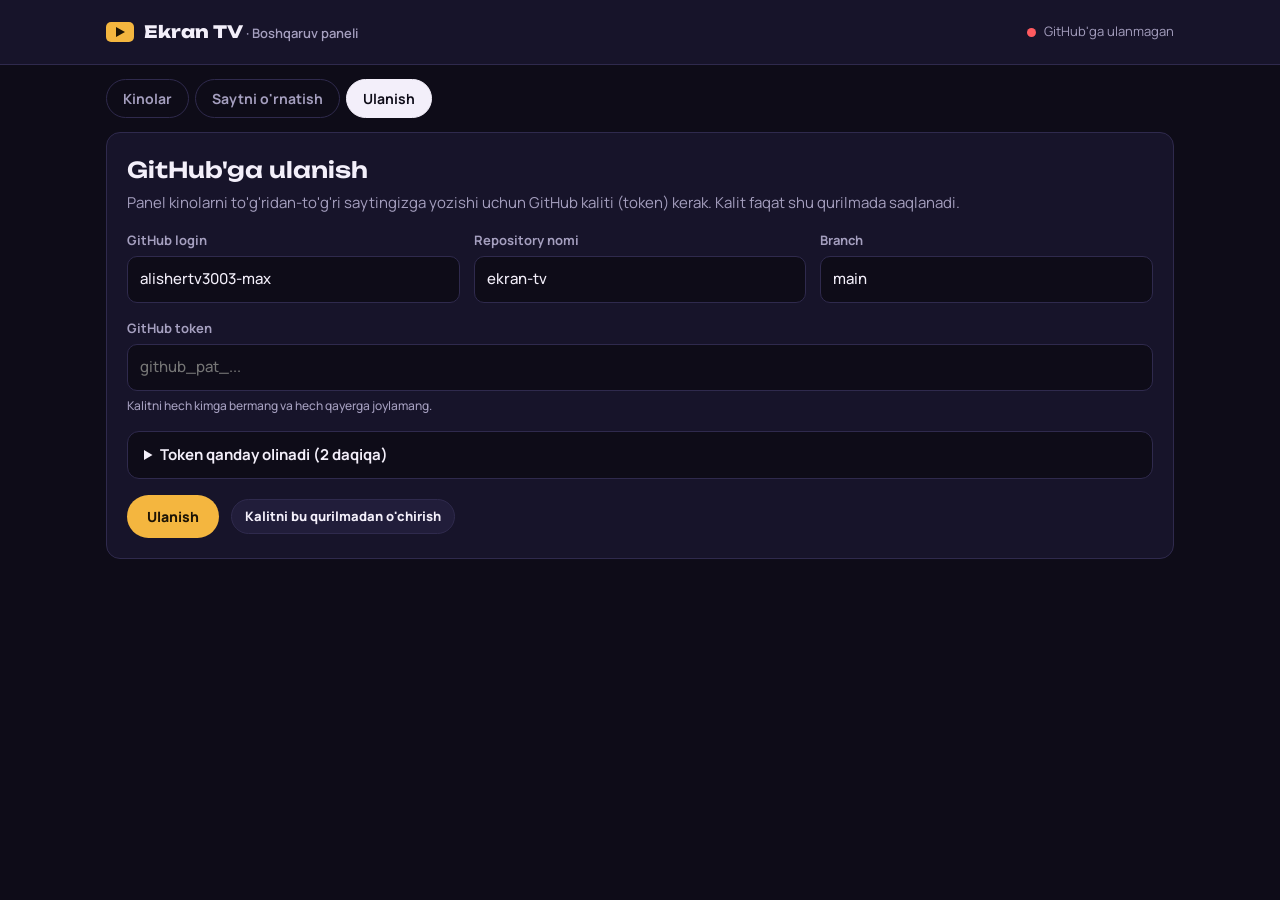
==== admin.html @ 21a5713a "Sayt fayli: admin.html" ====
<!doctype html>
<html lang="uz">
<head>
<meta charset="utf-8">
<meta name="viewport" content="width=device-width,initial-scale=1,viewport-fit=cover">
<meta name="robots" content="noindex,nofollow">
<title>Ekran TV — Boshqaruv paneli</title>
<link rel="stylesheet" href="https://fonts.googleapis.com/css2?family=Unbounded:wght@600;800&family=Manrope:wght@400;500;600;700&family=JetBrains+Mono:wght@500&display=swap">
<style>
:root{
  --bg:#0e0c18;--surface:#17142a;--surface-2:#211d3a;--line:#2f2a4d;--fg:#f3effa;--muted:#a59fbf;
  --accent:#f4b63f;--accent-ink:#1d1405;--ok:#4fbf7a;--bad:#ff5a5f;
  --f-display:"Unbounded","Arial Black",system-ui,sans-serif;
  --f-body:"Manrope",system-ui,-apple-system,"Segoe UI",sans-serif;
  --f-mono:"JetBrains Mono",ui-monospace,Menlo,monospace;
  color-scheme:dark;
}
*{box-sizing:border-box}
html,body{background:var(--bg);color:var(--fg)}
body{margin:0;font-family:var(--f-body);font-size:15px;line-height:1.5}
[hidden]{display:none!important}
button,input,select,textarea{font:inherit;color:inherit}
button{cursor:pointer}
:focus-visible{outline:2px solid var(--accent);outline-offset:2px;border-radius:6px}
.wrap{max-width:1100px;margin:0 auto;padding-left:max(16px,env(safe-area-inset-left,0px));padding-right:max(16px,env(safe-area-inset-right,0px))}
header{border-bottom:1px solid var(--line);background:var(--surface)}
header .wrap{display:flex;align-items:center;gap:16px;min-height:64px;flex-wrap:wrap;padding-block:10px}
.logo{display:flex;align-items:center;gap:10px;font-family:var(--f-display);font-weight:800;font-size:17px}
.logo-mark{width:28px;height:20px;border-radius:5px;background:var(--accent);position:relative;flex:none}
.logo-mark::after{content:"";position:absolute;left:10px;top:5px;border-left:9px solid var(--accent-ink);border-top:5px solid transparent;border-bottom:5px solid transparent}
.logo small{font-family:var(--f-body);font-weight:600;color:var(--muted);font-size:13px}
.conn{margin-left:auto;display:flex;align-items:center;gap:8px;font-size:13px;color:var(--muted)}
.conn i{width:9px;height:9px;border-radius:50%;background:var(--bad)}
.conn.on i{background:var(--ok)}
nav.tabs{display:flex;gap:6px;padding-block:14px;flex-wrap:wrap}
nav.tabs button{border:1px solid var(--line);background:transparent;border-radius:999px;padding:8px 16px;font-weight:700;font-size:14px;color:var(--muted)}
nav.tabs button[aria-selected="true"]{background:var(--fg);color:var(--bg);border-color:var(--fg)}
main{padding-bottom:120px}
h1,h2,h3{margin:0;text-wrap:balance}
h2{font-family:var(--f-display);font-size:22px;font-weight:600}
h3{font-size:16px}
.muted{color:var(--muted)}
.card{background:var(--surface);border:1px solid var(--line);border-radius:14px;padding:20px}
.stack{display:flex;flex-direction:column;gap:16px}
.row{display:flex;gap:12px;flex-wrap:wrap;align-items:center}
.grid2{display:grid;grid-template-columns:repeat(2,minmax(0,1fr));gap:14px}
.grid3{display:grid;grid-template-columns:repeat(3,minmax(0,1fr));gap:14px}
label.f{display:flex;flex-direction:column;gap:6px;font-size:13px;font-weight:700;color:var(--muted);min-width:0}
label.f span.hint{font-weight:500;font-size:12px}
input[type=text],input[type=password],input[type=number],input[type=url],select,textarea{width:100%;background:var(--bg);border:1px solid var(--line);border-radius:10px;padding:11px 12px;color:var(--fg);font-size:15px;font-weight:500}
textarea{min-height:90px;resize:vertical}
input:focus,select:focus,textarea:focus{border-color:var(--accent);outline:none}
.btn{display:inline-flex;align-items:center;justify-content:center;gap:8px;border:0;border-radius:999px;padding:11px 20px;font-weight:800;font-size:14px;white-space:nowrap}
.btn-accent{background:var(--accent);color:var(--accent-ink)}
.btn-ghost{background:var(--surface-2);border:1px solid var(--line)}
.btn-danger{background:transparent;border:1px solid var(--bad);color:var(--bad)}
.btn:disabled{opacity:.5;cursor:not-allowed}
.btn-sm{padding:7px 13px;font-size:13px}
details{border:1px solid var(--line);border-radius:12px;padding:12px 16px;background:var(--bg)}
details summary{cursor:pointer;font-weight:700}
details ol{margin:10px 0 0;padding-left:20px;color:var(--muted)}
details li{margin:6px 0}
code{font-family:var(--f-mono);font-size:13px;background:var(--surface-2);padding:1px 6px;border-radius:5px;color:var(--fg)}
.status{font-size:14px;padding:12px 14px;border-radius:10px;background:var(--bg);border:1px solid var(--line)}
.status.ok{border-color:color-mix(in oklab,var(--ok) 60%,var(--line));color:var(--ok)}
.status.bad{border-color:color-mix(in oklab,var(--bad) 60%,var(--line));color:var(--bad)}
.films{display:grid;grid-template-columns:repeat(auto-fill,minmax(300px,1fr));gap:12px}
.film{display:grid;grid-template-columns:56px minmax(0,1fr);gap:14px;align-items:center;padding:12px;border-radius:12px;background:var(--surface);border:1px solid var(--line)}
.film.changed{border-color:color-mix(in oklab,var(--accent) 60%,var(--line))}
.thumb{width:56px;aspect-ratio:2/3;border-radius:8px;background:linear-gradient(160deg,var(--c1),var(--c2));background-size:cover;background-position:center;position:relative;overflow:hidden}
.film b{display:block;white-space:nowrap;overflow:hidden;text-overflow:ellipsis}
.film small{color:var(--muted);display:block}
.pill{display:inline-flex;align-items:center;gap:5px;font-size:11px;font-weight:800;letter-spacing:.06em;text-transform:uppercase;padding:2px 8px;border-radius:999px;margin-top:4px}
.pill.ok{background:color-mix(in oklab,var(--ok) 18%,transparent);color:var(--ok)}
.pill.no{background:var(--surface-2);color:var(--muted)}
.film .acts{display:flex;gap:6px;margin-top:8px;flex-wrap:wrap}
.editor{border-color:var(--accent)}
.ytprev{display:flex;gap:12px;align-items:center;font-size:13px}
.ytprev img{width:120px;aspect-ratio:16/9;object-fit:cover;border-radius:8px;background:#000}
.poster-prev{width:90px;aspect-ratio:2/3;border-radius:8px;object-fit:cover;background:var(--surface-2)}
.publish{position:fixed;left:0;right:0;bottom:0;z-index:20;background:color-mix(in oklab,var(--surface) 94%,transparent);backdrop-filter:blur(10px);border-top:1px solid var(--line);padding-bottom:env(safe-area-inset-bottom,0px)}
.publish .wrap{display:flex;align-items:center;gap:14px;min-height:68px;flex-wrap:wrap;padding-block:10px}
.publish .wrap > span{flex:1;min-width:200px;font-size:14px}
.log{font-family:var(--f-mono);font-size:12px;background:var(--bg);border:1px solid var(--line);border-radius:10px;padding:12px;max-height:260px;overflow:auto;white-space:pre-wrap;color:var(--muted)}
.site-link{font-family:var(--f-mono);font-size:15px;color:var(--accent);word-break:break-all}
.toast{position:fixed;left:50%;bottom:calc(90px + env(safe-area-inset-bottom,0px));transform:translateX(-50%);z-index:50;background:var(--fg);color:var(--bg);padding:12px 18px;border-radius:12px;font-weight:700;font-size:14px;max-width:calc(100% - 32px)}
@media (max-width:640px){.grid2,.grid3{grid-template-columns:minmax(0,1fr)}.conn{margin-left:0}}
</style>
</head>
<body>
<header>
  <div class="wrap">
    <div class="logo"><i class="logo-mark"></i><span>Ekran TV <small>· Boshqaruv paneli</small></span></div>
    <div class="conn" id="conn"><i></i><span id="connText">GitHub'ga ulanmagan</span></div>
  </div>
</header>

<main class="wrap">
  <nav class="tabs" role="tablist">
    <button type="button" role="tab" data-tab="films" aria-selected="true">Kinolar</button>
    <button type="button" role="tab" data-tab="install" id="installTabBtn">Saytni o'rnatish</button>
    <button type="button" role="tab" data-tab="settings">Ulanish</button>
  </nav>

  <!-- ULANISH -->
  <section data-panel="settings" class="stack" hidden>
    <div class="card stack">
      <div><h2>GitHub'ga ulanish</h2><p class="muted" style="margin:6px 0 0">Panel kinolarni to'g'ridan-to'g'ri saytingizga yozishi uchun GitHub kaliti (token) kerak. Kalit faqat shu qurilmada saqlanadi.</p></div>
      <div class="grid3">
        <label class="f">GitHub login<input type="text" id="owner" autocomplete="off" spellcheck="false"></label>
        <label class="f">Repository nomi<input type="text" id="repo" autocomplete="off" spellcheck="false"></label>
        <label class="f">Branch<input type="text" id="branch" autocomplete="off" spellcheck="false"></label>
      </div>
      <label class="f">GitHub token<input type="password" id="token" autocomplete="off" spellcheck="false" placeholder="github_pat_..."><span class="hint">Kalitni hech kimga bermang va hech qayerga joylamang.</span></label>
      <details>
        <summary>Token qanday olinadi (2 daqiqa)</summary>
        <ol>
          <li>github.com'ga kiring → o'ng yuqoridagi rasmingiz → <b>Settings</b>.</li>
          <li>Chap menyuning eng pastida <b>Developer settings</b> → <b>Personal access tokens</b> → <b>Fine-grained tokens</b> → <b>Generate new token</b>.</li>
          <li><b>Token name</b>: <code>ekran-tv-panel</code>. <b>Expiration</b>: 1 yil (yoki o'zingiz tanlang).</li>
          <li><b>Repository access</b> → <b>Only select repositories</b> → <code>ekran-tv</code> ni tanlang.</li>
          <li><b>Permissions</b> → <b>Repository permissions</b> bo'limida: <b>Contents</b> → <i>Read and write</i>, <b>Pages</b> → <i>Read and write</i>.</li>
          <li>Pastdagi <b>Generate token</b> ni bosing, chiqqan kalitni nusxalab shu yerga qo'ying.</li>
        </ol>
      </details>
      <div class="row">
        <button class="btn btn-accent" type="button" id="connectBtn">Ulanish</button>
        <button class="btn btn-ghost btn-sm" type="button" id="forgetBtn">Kalitni bu qurilmadan o'chirish</button>
      </div>
      <div class="status" id="connStatus" hidden></div>
    </div>
  </section>

  <!-- KINOLAR -->
  <section data-panel="films" class="stack">
    <div class="row" style="justify-content:space-between">
      <div><h2>Kinolar</h2><p class="muted" style="margin:6px 0 0" id="filmsSub">Avval «Ulanish» bo'limida GitHub'ga ulaning.</p></div>
      <div class="row">
        <button class="btn btn-ghost btn-sm" type="button" id="reloadBtn" disabled>Saytdan qayta yuklash</button>
        <button class="btn btn-accent" type="button" id="newBtn" disabled>＋ Yangi kino</button>
      </div>
    </div>

    <form class="card stack editor" id="editor" hidden novalidate>
      <div class="row" style="justify-content:space-between"><h3 id="edTitle">Yangi kino</h3><button class="btn btn-ghost btn-sm" type="button" id="edCancel">Bekor qilish</button></div>
      <label class="f">Video havolasi<input type="url" id="fYt" placeholder="https://..." autocomplete="off"><span class="hint">YouTube havolasi, bulutdagi video fayl (.mp4) havolasi yoki Bunny Stream / Vimeo havolasi. Bo'sh qolsa, kino «Tez orada» bo'lib turadi.</span></label>
      <details>
        <summary>Qaysi bulutlar ishlaydi?</summary>
        <ol>
          <li><b>YouTube</b> — bepul. Videoni «Ro'yxatda yo'q» (Unlisted) qilib yuklang va havolasini qo'ying.</li>
          <li><b>Bunny Stream</b> (bunny.net) — arzon, reklamasiz, tez. Video → <i>Embed</i> havolasini qo'ying (<code>iframe.mediadelivery.net/embed/...</code>).</li>
          <li><b>Vimeo</b> — video sozlamalarida joylashtirishga ruxsat bering, so'ng video havolasini qo'ying.</li>
          <li><b>Har qanday bulutdagi .mp4 fayl</b> (Cloudflare R2, Backblaze B2, o'z serveringiz) — fayl <i>ommaviy</i> bo'lishi va havola <code>.mp4</code> bilan tugashi kerak.</li>
          <li><b>Dropbox</b> — sinov uchun yaraydi, lekin ko'p tomoshabin bo'lsa Dropbox havolani bloklaydi.</li>
          <li><b>Google Drive ishlamaydi</b>: u videoni boshqa saytda ko'rsatishga ruxsat bermaydi va ko'p ko'rilganda bloklaydi.</li>
        </ol>
      </details>
      <div class="ytprev" id="ytPrev" hidden><img id="ytImg" alt="Video rasmi"><span id="ytTxt"></span></div>
      <div class="grid2">
        <label class="f">Kino nomi *<input type="text" id="fTitle" required></label>
        <label class="f">Janr *<input type="text" id="fGenre" list="genreList" required><datalist id="genreList"></datalist></label>
      </div>
      <div class="grid3">
        <label class="f">Yili<input type="number" id="fYear" min="1900" max="2100"></label>
        <label class="f">Davomiyligi: soat<input type="number" id="fH" min="0" max="10" value="1"></label>
        <label class="f">daqiqa<input type="number" id="fM" min="0" max="59" value="30"></label>
      </div>
      <div class="grid2">
        <label class="f">Yosh chegarasi<select id="fAge"><option>0+</option><option>6+</option><option selected>12+</option><option>16+</option><option>18+</option></select></label>
        <label class="f">Reyting (10 ballik)<input type="number" id="fRating" min="0" max="10" step="0.1" value="8.0"></label>
      </div>
      <label class="f">Qisqa tavsif<textarea id="fDesc" maxlength="400"></textarea></label>
      <div class="row" style="align-items:flex-start">
        <img class="poster-prev" id="posterPrev" alt="" hidden>
        <label class="f" style="flex:1">Poster rasmi (ixtiyoriy)<input type="file" id="fPoster" accept="image/*"><span class="hint">Vertikal rasm yaxshi chiqadi. Panel uni o'zi 600×900 o'lchamga keltiradi. Bo'sh qolsa, sayt rangli poster yasaydi.</span></label>
      </div>
      <label class="row" style="gap:8px;font-weight:600"><input type="checkbox" id="fHero"> Bosh sahifada katta qilib ko'rsatish</label>
      <div class="status bad" id="edErr" hidden></div>
      <div class="row"><button class="btn btn-accent" type="submit">Saqlash</button><span class="muted" style="font-size:13px">Saqlangach, pastdagi «Saytga chiqarish» tugmasini bosing.</span></div>
    </form>

    <div class="films" id="films"></div>
  </section>

  <!-- O'RNATISH -->
  <section data-panel="install" class="stack" hidden>
    <div class="card stack">
      <div><h2>Saytni GitHub'ga o'rnatish</h2><p class="muted" style="margin:6px 0 0">Saytning barcha fayllarini repository'ga yuklaydi va GitHub Pages'ni yoqadi. Qo'lda hech narsa yuklash shart emas.</p></div>
      <div id="installUnavailable" class="status" hidden>Bu bo'lim faqat kompyuteringizdagi <code>ekran-tv-panel.html</code> faylida ishlaydi.</div>
      <div id="installBox" class="stack">
        <p class="muted" style="margin:0" id="installList"></p>
        <label class="row" style="gap:8px;font-weight:600"><input type="checkbox" id="optFilms"> Kinolar ro'yxatini (films.js) ham almashtirish <span class="muted" style="font-weight:500">— faqat birinchi o'rnatishda belgilang</span></label>
        <label class="row" style="gap:8px;font-weight:600"><input type="checkbox" id="optStray" checked> Avval xato yuklangan «ekran-tv» nomli ortiqcha faylni o'chirish</label>
        <div class="row"><button class="btn btn-accent" type="button" id="installBtn" disabled>Saytni o'rnatish</button></div>
        <div class="log" id="installLog" hidden></div>
        <div class="status ok" id="siteBox" hidden>Sayt manzili: <a class="site-link" id="siteLink" target="_blank" rel="noopener"></a><br><span class="muted">Birinchi marta ochilishiga 1–3 daqiqa vaqt ketadi.</span></div>
      </div>
    </div>
  </section>
</main>

<div class="publish" id="publishBar" hidden>
  <div class="wrap">
    <span id="pubText"></span>
    <button class="btn btn-ghost btn-sm" type="button" id="discardBtn">O'zgarishlarni bekor qilish</button>
    <button class="btn btn-accent" type="button" id="publishBtn">Saytga chiqarish</button>
  </div>
</div>
<div class="toast" id="toast" role="status" hidden></div>

<script>
const SITE_FILES = null;
(function(){
"use strict";
const $ = s => document.querySelector(s), $$ = s => [...document.querySelectorAll(s)];
const esc = s => String(s ?? "").replace(/[&<>"']/g, c => ({"&":"&amp;","<":"&lt;",">":"&gt;",'"':"&quot;","'":"&#39;"}[c]));
const store = { get(k,d){ try{ const v=localStorage.getItem("ekran-admin-"+k); return v===null?d:JSON.parse(v);}catch(e){return d;} },
                set(k,v){ try{ localStorage.setItem("ekran-admin-"+k, JSON.stringify(v)); }catch(e){} },
                del(k){ try{ localStorage.removeItem("ekran-admin-"+k); }catch(e){} } };
function toast(m,ms=2800){ const t=$("#toast"); t.textContent=m; t.hidden=false; clearTimeout(toast.t); toast.t=setTimeout(()=>t.hidden=true,ms); }

/* ---------- Tabs ---------- */
function showTab(name){ $$("nav.tabs button").forEach(b=>b.setAttribute("aria-selected", b.dataset.tab===name)); $$("[data-panel]").forEach(p=>p.hidden=p.dataset.panel!==name); }
$("nav.tabs").addEventListener("click", e=>{ const b=e.target.closest("[data-tab]"); if(b) showTab(b.dataset.tab); });

/* ---------- Config ---------- */
const guess = (()=>{ const m=location.hostname.match(/^([\w-]+)\.github\.io$/); return m?{owner:m[1],repo:location.pathname.split("/").filter(Boolean)[0]||""}:null; })();
let cfg = Object.assign({ owner:"alishertv3003-max", repo:"ekran-tv", branch:"main", token:"" }, guess||{}, store.get("cfg",{}));
["owner","repo","branch","token"].forEach(k=>$("#"+k).value=cfg[k]||"");

/* ---------- Base64 (UTF-8) ---------- */
function b64FromBytes(bytes){ let s=""; for(let i=0;i<bytes.length;i+=0x8000) s+=String.fromCharCode.apply(null, bytes.subarray(i,i+0x8000)); return btoa(s); }
const b64FromText = t => b64FromBytes(new TextEncoder().encode(t));
const textFromB64 = b => new TextDecoder().decode(Uint8Array.from(atob(b.replace(/\s/g,"")), c=>c.charCodeAt(0)));

/* ---------- GitHub API ---------- */
async function gh(path, opts={}){
  const url = path.startsWith("http") ? path : `https://api.github.com/repos/${encodeURIComponent(cfg.owner)}/${encodeURIComponent(cfg.repo)}${path}`;
  if(/[^\x21-\x7e]/.test(cfg.token)) throw new Error("Tokenda ortiqcha belgi bor (bo'sh joy yoki boshqa harf). Uni GitHub'dan qaytadan nusxalab qo'ying.");
  let r;
  try{ r = await fetch(url, Object.assign({}, opts, { headers: Object.assign({ "Accept":"application/vnd.github+json", "Authorization":"Bearer "+cfg.token, "X-GitHub-Api-Version":"2022-11-28" }, opts.body?{"Content-Type":"application/json"}:{}) })); }
  catch(e){ throw new Error("GitHub bilan bog'lanib bo'lmadi. Panelni Claude ichida emas, faylni yuklab olib Chrome'da oching. Internet, VPN yoki reklama bloklovchini ham tekshiring."); }
  let data=null; try{ data=await r.json(); }catch(e){}
  return { ok:r.ok, status:r.status, data };
}
async function getFile(path){
  const r = await gh(`/contents/${path.split("/").map(encodeURIComponent).join("/")}?ref=${encodeURIComponent(cfg.branch)}`);
  if(r.status===404) return null;
  if(!r.ok) throw apiErr(r);
  return r.data;
}
async function putFile(path, b64, message){
  const cur = await getFile(path).catch(()=>null);
  const body = { message, content:b64, branch:cfg.branch };
  if(cur && !Array.isArray(cur) && cur.sha) body.sha = cur.sha;
  const r = await gh(`/contents/${path.split("/").map(encodeURIComponent).join("/")}`, { method:"PUT", body:JSON.stringify(body) });
  if(!r.ok) throw apiErr(r);
  return r.data;
}
function apiErr(r){
  const m = r.data && r.data.message || "";
  if(r.status===401) return new Error("Token noto'g'ri yoki muddati tugagan. «Ulanish» bo'limida yangi token kiriting.");
  if(r.status===403) return new Error("Tokenga ruxsat yetarli emas. Token sozlamalarida Contents va Pages uchun «Read and write» tanlanganini tekshiring.");
  if(r.status===404) return new Error("Repository topilmadi. Login va repository nomini tekshiring.");
  if(r.status===409) return new Error("Fayl boshqa joyda o'zgargan. «Saytdan qayta yuklash» ni bosib, qaytadan urinib ko'ring.");
  return new Error(`GitHub xatosi (${r.status}) ${m}`);
}

/* ---------- Connect ---------- */
let connected=false;
function setConn(on, text){ connected=on; $("#conn").classList.toggle("on",on); $("#connText").textContent=text; $("#newBtn").disabled=!on; $("#reloadBtn").disabled=!on; $("#installBtn").disabled=!on; }
function status(el, text, kind){ el.textContent=text; el.className="status "+(kind||""); el.hidden=false; }
async function connect(){
  cfg = { owner:$("#owner").value.trim(), repo:$("#repo").value.trim(), branch:$("#branch").value.trim()||"main", token:$("#token").value.trim() };
  if(!cfg.owner||!cfg.repo||!cfg.token){ status($("#connStatus"),"Login, repository nomi va tokenni to'ldiring.","bad"); return; }
  status($("#connStatus"),"Ulanmoqda…");
  try{
    const r = await gh("");
    if(!r.ok) throw apiErr(r);
    if(r.data.permissions && !r.data.permissions.push) throw new Error("Bu token bilan repository'ga yozib bo'lmaydi. Contents → Read and write ruxsatini bering.");
    store.set("cfg", cfg);
    setConn(true, `${cfg.owner}/${cfg.repo}`);
    status($("#connStatus"),"Ulandi. Endi «Kinolar» bo'limiga o'ting.","ok");
    await loadFilms();
  }catch(e){ setConn(false,"GitHub'ga ulanmagan"); status($("#connStatus"), e.message, "bad"); }
}
$("#connectBtn").onclick = connect;
$("#forgetBtn").onclick = ()=>{ cfg.token=""; $("#token").value=""; store.set("cfg", Object.assign({},cfg,{token:""})); setConn(false,"GitHub'ga ulanmagan"); toast("Kalit bu qurilmadan o'chirildi"); };

/* ---------- Films data ---------- */
let data=null, saved="", fileSha=null, pendingPosters={}; // path -> b64
const PALETTES=[["#3a1c71","#d76d77","#ffaf7b"],["#0f2027","#2c5364","#7fd3ff"],["#134e2a","#5f9e3b","#f6e27a"],["#2b1638","#8e4a8a","#e9c7e6"],["#3d2a0f","#c27a2c","#ffd98a"],["#1d2b4a","#5a7bb5","#e6f0ff"],["#0c3b3a","#2a9d8f","#e9f5b0"],["#0b1d51","#1f6fb2","#9be7ff"],["#1a1a1a","#7a1f2b","#ff7a59"],["#4a1d0f","#e2582b","#ffe066"],["#120c3a","#4b3b9e","#c0b5ff"]];
function parseFilmsJs(text){
  const w={}; new Function("window", text)(w);
  return { SITE:w.SITE||{name:"Ekran TV"}, FILMS:w.FILMS||[], CHANNELS:w.CHANNELS||[], SCHEDULE:w.SCHEDULE||{startHour:6,breakMinutes:12}, LIVE_CHANNELS:w.LIVE_CHANNELS||[] };
}
function buildFilmsJs(d){
  const j = v => JSON.stringify(v, null, 2);
  const films = "[\n" + d.FILMS.map(f=>"  "+JSON.stringify(f)).join(",\n") + "\n]";
  return `/* ================================================================
   EKRAN TV — KINOLAR VA KANALLAR RO'YXATI
   Bu faylni Boshqaruv paneli (admin.html) yangilaydi.
   Qo'lda tahrirlasangiz, vergul va qo'shtirnoqlarni o'chirib yubormang.
   Maydonlar: id, title, genre, year, duration (daqiqa), age, rating,
   youtube (havola), video (bulutdagi video havolasi), poster (rasm yo'li), colors, description.
   ================================================================ */

window.SITE = ${j(d.SITE)};

window.FILMS = ${films};

/* Telekanallar: genres — kanaldagi janrlar (null = hammasi) */
window.CHANNELS = ${j(d.CHANNELS)};

window.SCHEDULE = ${j(d.SCHEDULE)};

/* Hamkor kanallar: faqat egasidan ruxsat olinganlarini qo'shing.
   stream — rasmiy .m3u8 havola (https://), yoki youtube — rasmiy jonli efir. */
window.LIVE_CHANNELS = ${j(d.LIVE_CHANNELS)};
`;
}
async function loadFilms(){
  $("#filmsSub").textContent="Yuklanmoqda…";
  try{
    const f = await getFile("data/films.js");
    if(!f){ data={SITE:{name:"Ekran TV",heroFilmId:null},FILMS:[],CHANNELS:[],SCHEDULE:{startHour:6,breakMinutes:12},LIVE_CHANNELS:[]}; fileSha=null; $("#filmsSub").textContent="Saytda hali kinolar fayli yo'q. Avval «Saytni o'rnatish» bo'limidan foydalaning yoki yangi kino qo'shing."; }
    else { data=parseFilmsJs(textFromB64(f.content)); fileSha=f.sha; }
    saved = JSON.stringify(data); pendingPosters={};
    renderFilms(); updateBar();
  }catch(e){ $("#filmsSub").textContent = "Kinolar faylini o'qib bo'lmadi: " + e.message; }
}
$("#reloadBtn").onclick = loadFilms;

const ytId = v => { if(!v) return ""; v=String(v).trim(); if(/^[\w-]{11}$/.test(v)) return v; const m=v.match(/(?:youtu\.be\/|v=|\/embed\/|\/shorts\/|\/live\/)([\w-]{11})/); return m?m[1]:""; };
const fmtDur = m => (m>=60?`${Math.floor(m/60)} soat `:"") + `${m%60} daq`;
const savedFilm = id => JSON.parse(saved).FILMS.find(f=>f.id===id);
function thumbStyle(f){
  const c=f.colors||PALETTES[0];
  const poster = pendingPosters[f.poster] ? `data:image/jpeg;base64,${pendingPosters[f.poster]}` : (f.poster ? `https://raw.githubusercontent.com/${cfg.owner}/${cfg.repo}/${cfg.branch}/${f.poster}` : (ytId(f.youtube)?`https://i.ytimg.com/vi/${ytId(f.youtube)}/hqdefault.jpg`:""));
  return `--c1:${c[0]};--c2:${c[1]};${poster?`background-image:url('${poster}'),linear-gradient(160deg,${c[0]},${c[1]})`:""}`;
}
let confirmDel=null;
function renderFilms(){
  if(!data) return;
  const n=data.FILMS.length, withVid=data.FILMS.filter(f=>ytId(f.youtube)||videoSrc(f.video)).length;
  $("#filmsSub").textContent = `${n} ta kino, ${withVid} tasiga video ulangan.`;
  $("#genreList").innerHTML = [...new Set(data.FILMS.map(f=>f.genre).concat(["Drama","Komediya","Melodrama","Triller","Oilaviy","Tarixiy","Fantastika","Sarguzasht","Animatsiya","Hujjatli"]))].map(g=>`<option value="${esc(g)}">`).join("");
  const sorted=[...data.FILMS].sort((a,b)=>b.id-a.id);
  $("#films").innerHTML = sorted.map(f=>{
    const ch = JSON.stringify(savedFilm(f.id))!==JSON.stringify(f);
    const hero = data.SITE.heroFilmId===f.id;
    return `<div class="film ${ch?"changed":""}"><div class="thumb" style="${thumbStyle(f)}"></div><div style="min-width:0"><b>${esc(f.title)}</b><small>${esc(f.genre)} · ${f.year||"—"} · ${fmtDur(f.duration||0)}${hero?" · ★ bosh sahifada":""}</small>${(ytId(f.youtube)||videoSrc(f.video))?'<span class="pill ok">● Video ulangan</span>':'<span class="pill no">Tez orada</span>'}${ch?' <span class="pill no" style="color:var(--accent)">Saqlanmagan</span>':""}<div class="acts"><button class="btn btn-ghost btn-sm" type="button" data-edit="${f.id}">Tahrirlash</button><button class="btn btn-danger btn-sm" type="button" data-del="${f.id}">${confirmDel===f.id?"Ha, o'chirilsin":"O'chirish"}</button></div></div></div>`;
  }).join("") || `<p class="muted">Hali kino yo'q. «＋ Yangi kino» tugmasini bosing.</p>`;
}
$("#films").addEventListener("click", e=>{
  const ed=e.target.closest("[data-edit]"); if(ed){ openEditor(+ed.dataset.edit); return; }
  const dl=e.target.closest("[data-del]"); if(dl){
    const id=+dl.dataset.del;
    if(confirmDel!==id){ confirmDel=id; renderFilms(); setTimeout(()=>{ if(confirmDel===id){ confirmDel=null; renderFilms(); } },4000); return; }
    confirmDel=null; data.FILMS=data.FILMS.filter(f=>f.id!==id); if(data.SITE.heroFilmId===id) data.SITE.heroFilmId=data.FILMS[0]?.id??null;
    renderFilms(); updateBar(); toast("Kino o'chirildi. «Saytga chiqarish» ni bosing.");
  }
});

/* ---------- Editor ---------- */
let editId=null, posterB64=null;
function openEditor(id){
  editId=id; posterB64=null; $("#edErr").hidden=true; $("#fPoster").value="";
  const f = id!=null ? data.FILMS.find(x=>x.id===id) : null;
  $("#edTitle").textContent = f ? "Kinoni tahrirlash" : "Yangi kino";
  $("#fYt").value=f?.youtube||f?.video||""; $("#fTitle").value=f?.title||""; $("#fGenre").value=f?.genre||"";
  $("#fYear").value=f?.year||new Date().getFullYear(); const d=f?.duration??90; $("#fH").value=Math.floor(d/60); $("#fM").value=d%60;
  $("#fAge").value=f?.age||"12+"; $("#fRating").value=f?.rating??8.0; $("#fDesc").value=f?.description||"";
  $("#fHero").checked = f ? data.SITE.heroFilmId===f.id : false;
  const pp=$("#posterPrev"); if(f?.poster){ pp.src = pendingPosters[f.poster]?`data:image/jpeg;base64,${pendingPosters[f.poster]}`:`https://raw.githubusercontent.com/${cfg.owner}/${cfg.repo}/${cfg.branch}/${f.poster}`; pp.hidden=false; } else pp.hidden=true;
  ytPreview(); $("#editor").hidden=false; $("#editor").scrollIntoView({behavior:"smooth",block:"start"}); $("#fYt").focus();
}
$("#newBtn").onclick=()=>openEditor(null);
$("#edCancel").onclick=()=>{ $("#editor").hidden=true; };
function videoSrc(v){
  if(!v) return null; v=String(v).trim(); if(!/^https:\/\//i.test(v)) return null;
  let u; try{ u=new URL(v); }catch(e){ return null; }
  const path=u.pathname.toLowerCase(), host=u.hostname.toLowerCase(); let m;
  if(/\.m3u8$/.test(path)) return {kind:"hls",url:v,label:"Video oqimi (m3u8)"};
  if(/\.(mp4|m4v|webm|mov)$/.test(path)) return {kind:"file",url:v,label:"Video fayl"};
  if((m=v.match(/vimeo\.com\/(?:video\/)?(\d+)/))) return {kind:"embed",url:v,label:"Vimeo videosi"};
  if(host==="iframe.mediadelivery.net") return {kind:"embed",url:v,label:"Bunny Stream videosi"};
  if(host==="iframe.videodelivery.net"||host.endsWith(".cloudflarestream.com")) return {kind:"embed",url:v,label:"Cloudflare Stream videosi"};
  return null;
}
function normalizeLink(v){
  v=String(v||"").trim();
  if(/dropbox\.com\//i.test(v)){ try{ const u=new URL(v); u.searchParams.delete("dl"); u.searchParams.set("raw","1"); return u.toString(); }catch(e){} }
  return v;
}
function linkProblem(v){
  if(!v) return "";
  if(ytId(v)||videoSrc(v)) return "";
  if(/drive\.google\.com|docs\.google\.com/i.test(v)) return "Google Drive havolasi saytda ishlamaydi. Videoni YouTube, Bunny Stream yoki boshqa bulutga yuklang.";
  if(/^http:\/\//i.test(v)) return "Havola https:// bilan boshlanishi kerak (http:// ishlamaydi).";
  return "Bu havola bilan video ochilmaydi. YouTube, Bunny Stream, Vimeo yoki .mp4 bilan tugaydigan fayl havolasini qo'ying.";
}
let probe=null;
function ytPreview(){
  const v=normalizeLink($("#fYt").value), id=ytId(v), vs=id?null:videoSrc(v);
  if(probe){ probe.removeAttribute("src"); probe.load(); probe=null; }
  if(!v){ $("#ytPrev").hidden=true; return; }
  $("#ytPrev").hidden=false; $("#ytImg").hidden=true;
  if(id){ $("#ytImg").src=`https://i.ytimg.com/vi/${id}/hqdefault.jpg`; $("#ytImg").hidden=false; $("#ytTxt").textContent=`YouTube videosi topildi (ID: ${id}). Rasm chiqmasa, havolani tekshiring.`; return; }
  if(!vs){ $("#ytTxt").textContent=linkProblem(v); return; }
  $("#ytTxt").textContent=`${vs.label} qabul qilindi.`;
  if(vs.kind==="file"){
    $("#ytTxt").textContent=`${vs.label}: tekshirilmoqda…`;
    probe=document.createElement("video"); probe.preload="metadata"; probe.muted=true;
    probe.onloadedmetadata=()=>{ const d=Math.round((probe.duration||0)/60); if(d>0){ $("#fH").value=Math.floor(d/60); $("#fM").value=d%60; } $("#ytTxt").textContent=`Video ochildi ✓ Davomiyligi: ${Math.floor(d/60)} soat ${d%60} daq (avtomatik yozildi).`; };
    probe.onerror=()=>{ $("#ytTxt").textContent="Video faylni ochib bo'lmadi. Fayl ommaviy (public) ekanini va havola to'g'riligini tekshiring."; };
    probe.src=v;
  }
}
$("#fYt").addEventListener("input", ytPreview);
$("#fPoster").addEventListener("change", async e=>{
  const file=e.target.files[0]; if(!file) return;
  try{
    const img = await createImageBitmap(file);
    const W=600,H=900, cv=document.createElement("canvas"); cv.width=W; cv.height=H; const ctx=cv.getContext("2d");
    const s=Math.max(W/img.width,H/img.height), w=img.width*s, h=img.height*s; ctx.drawImage(img,(W-w)/2,(H-h)/2,w,h);
    const url=cv.toDataURL("image/jpeg",0.85); posterB64=url.split(",")[1]; $("#posterPrev").src=url; $("#posterPrev").hidden=false;
  }catch(er){ posterB64=null; toast("Rasmni ochib bo'lmadi. Boshqa rasm tanlang (JPG yoki PNG)."); }
});
const slug = s => s.toLowerCase().replace(/[ʻʼ'‘’`]/g,"").replace(/[^a-z0-9]+/g,"-").replace(/^-|-$/g,"").slice(0,40) || "kino";
$("#editor").addEventListener("submit", e=>{
  e.preventDefault();
  const title=$("#fTitle").value.trim(), genre=$("#fGenre").value.trim();
  const link=normalizeLink($("#fYt").value);
  const err = !title ? "Kino nomini yozing." : !genre ? "Janrni yozing yoki ro'yxatdan tanlang." : linkProblem(link);
  if(err){ status($("#edErr"),err,"bad"); return; }
  const dur = Math.max(1, (+$("#fH").value||0)*60 + (+$("#fM").value||0));
  let f = editId!=null ? data.FILMS.find(x=>x.id===editId) : null;
  if(!f){ const id=Math.max(0,...data.FILMS.map(x=>+x.id||0))+1; f={ id, title:"", genre:"", year:0, duration:0, age:"12+", rating:8, youtube:"", video:"", poster:"", colors:PALETTES[id%PALETTES.length], description:"" }; data.FILMS.push(f); }
  Object.assign(f, { title, genre, year:+$("#fYear").value||new Date().getFullYear(), duration:dur, age:$("#fAge").value, rating:Math.round((+$("#fRating").value||0)*10)/10, youtube:ytId(link)?link:"", video:ytId(link)?"":link, description:$("#fDesc").value.trim() });
  if(posterB64){ const p=`posters/${slug(title)}-${f.id}.jpg`; pendingPosters[p]=posterB64; f.poster=p; }
  if($("#fHero").checked) data.SITE.heroFilmId=f.id; else if(data.SITE.heroFilmId===f.id) data.SITE.heroFilmId=null;
  if(data.SITE.heroFilmId==null && data.FILMS.length) data.SITE.heroFilmId=f.id;
  $("#editor").hidden=true; renderFilms(); updateBar(); toast("Saqlandi. Saytda ko'rinishi uchun «Saytga chiqarish» ni bosing.");
});

/* ---------- Publish ---------- */
function countChanges(){
  if(!data) return 0;
  const a=JSON.parse(saved); let n=0;
  const ids=new Set(a.FILMS.map(f=>f.id).concat(data.FILMS.map(f=>f.id)));
  ids.forEach(id=>{ if(JSON.stringify(a.FILMS.find(f=>f.id===id))!==JSON.stringify(data.FILMS.find(f=>f.id===id))) n++; });
  if(n===0 && (a.SITE.heroFilmId!==data.SITE.heroFilmId || Object.keys(pendingPosters).length)) n=1;
  return n;
}
function updateBar(){ const n=countChanges(); $("#publishBar").hidden=n===0; $("#pubText").textContent=`${n} ta saqlanmagan o'zgarish bor. Saytda ko'rinishi uchun saytga chiqaring.`; }
$("#discardBtn").onclick=()=>{ data=JSON.parse(saved); pendingPosters={}; renderFilms(); updateBar(); toast("O'zgarishlar bekor qilindi"); };
$("#publishBtn").onclick=async()=>{
  const b=$("#publishBtn"); b.disabled=true; b.textContent="Chiqarilmoqda…";
  try{
    for(const [p,b64] of Object.entries(pendingPosters)){ if(data.FILMS.some(f=>f.poster===p)) await putFile(p,b64,"Poster: "+p); }
    const res = await putFile("data/films.js", b64FromText(buildFilmsJs(data)), "Kinolar ro'yxati yangilandi");
    fileSha = res.content && res.content.sha;
    saved=JSON.stringify(data); pendingPosters={}; renderFilms(); updateBar();
    toast("Saytga chiqarildi! 1–2 daqiqada saytda ko'rinadi.", 4500);
  }catch(e){ toast(e.message, 6000); }
  b.disabled=false; b.textContent="Saytga chiqarish";
};
addEventListener("beforeunload", e=>{ if(countChanges()){ e.preventDefault(); e.returnValue=""; } });

/* ---------- Install ---------- */
if(!SITE_FILES){ $("#installUnavailable").hidden=false; $("#installBox").hidden=true; }
else {
  const names=Object.keys(SITE_FILES);
  $("#installList").textContent = `${names.length} ta fayl yuklanadi: ${names.join(", ")}.`;
}
function log(m){ const l=$("#installLog"); l.hidden=false; l.textContent+=m+"\n"; l.scrollTop=l.scrollHeight; }
$("#installBtn").onclick=async()=>{
  if(!SITE_FILES) return;
  const b=$("#installBtn"); b.disabled=true; $("#installLog").textContent="";
  try{
    if($("#optStray").checked){
      const s=await getFile("ekran-tv").catch(()=>null);
      if(s && !Array.isArray(s) && s.type==="file"){
        const r=await gh("/contents/ekran-tv",{method:"DELETE",body:JSON.stringify({message:"Ortiqcha fayl olib tashlandi",sha:s.sha,branch:cfg.branch})});
        log(r.ok?"✓ ortiqcha «ekran-tv» fayli olib tashlandi":"• ortiqcha faylni olib tashlab bo'lmadi, davom etyapman");
      }
    }
    for(const [path,file] of Object.entries(SITE_FILES)){
      if(path==="data/films.js" && !$("#optFilms").checked){ const ex=await getFile(path).catch(()=>null); if(ex){ log("• data/films.js — mavjud, o'zgartirilmadi"); continue; } }
      log("… "+path); await putFile(path, file.b64 ? file.b64 : b64FromText(file.text), "Sayt fayli: "+path); log("✓ "+path);
    }
    log("… GitHub Pages yoqilmoqda");
    let r=await gh("/pages",{method:"POST",body:JSON.stringify({build_type:"legacy",source:{branch:cfg.branch,path:"/"}})});
    if(!r.ok && r.status!==409) log("• Pages'ni avtomatik yoqib bo'lmadi ("+r.status+"). Repository → Settings → Pages bo'limida main / root ni tanlab Save bosing.");
    const g=await gh("/pages"); const url=(g.ok&&g.data.html_url)||`https://${cfg.owner}.github.io/${cfg.repo}/`;
    log("✓ Tayyor!"); $("#siteLink").href=url; $("#siteLink").textContent=url; $("#siteBox").hidden=false;
    await loadFilms();
  }catch(e){ log("✗ "+e.message); }
  b.disabled=false;
};

/* ---------- Start ---------- */
if(cfg.token){ connect(); } else showTab("settings");
})();
</script>
</body>
</html>
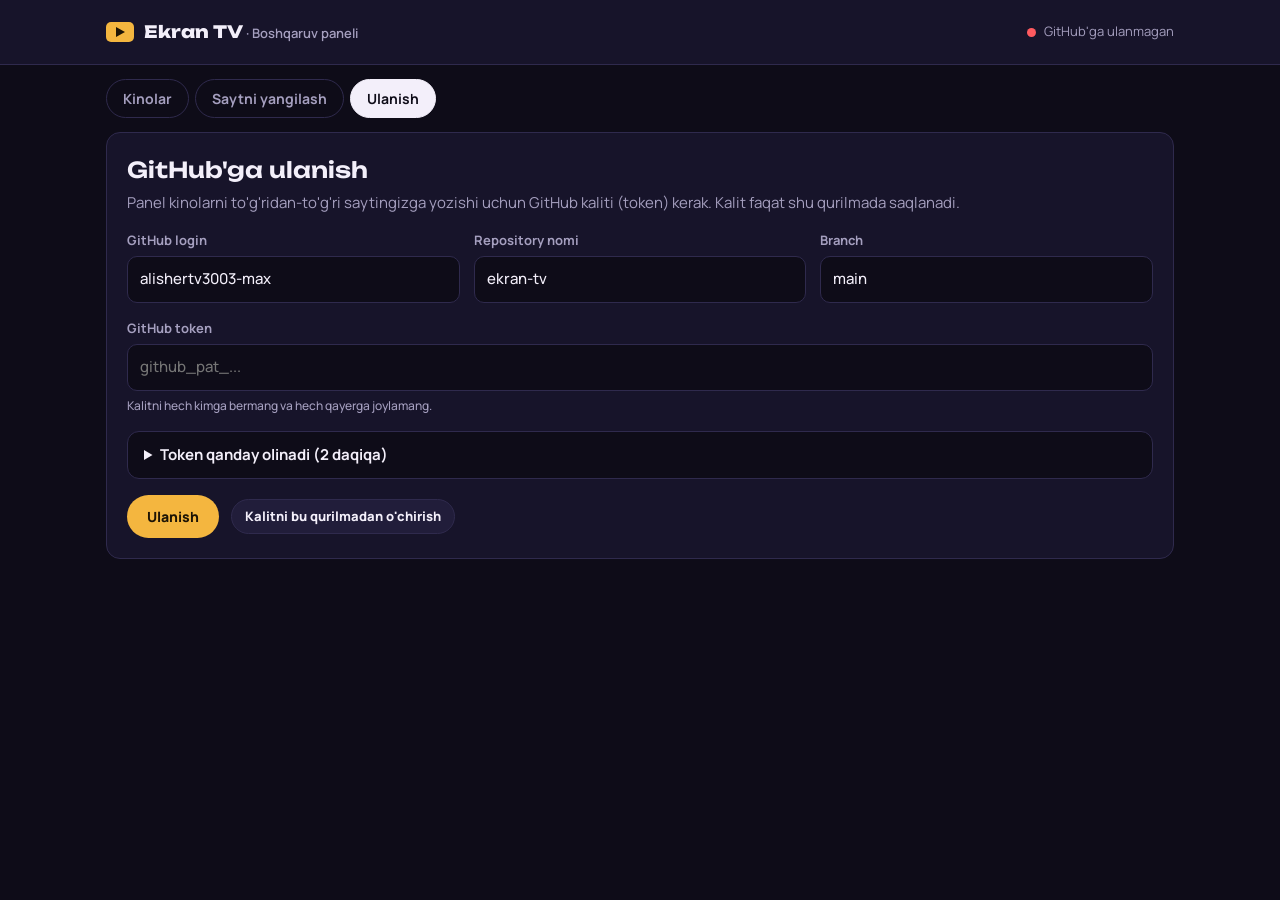
==== commit a1d9f766: "Sayt fayli: admin.html" ====
--- a/admin.html
+++ b/admin.html
@@ -98,7 +98,7 @@
 <main class="wrap">
   <nav class="tabs" role="tablist">
     <button type="button" role="tab" data-tab="films" aria-selected="true">Kinolar</button>
-    <button type="button" role="tab" data-tab="install" id="installTabBtn">Saytni o'rnatish</button>
+    <button type="button" role="tab" data-tab="install" id="installTabBtn">Saytni yangilash</button>
     <button type="button" role="tab" data-tab="settings">Ulanish</button>
   </nav>
 
@@ -185,13 +185,13 @@
   <!-- O'RNATISH -->
   <section data-panel="install" class="stack" hidden>
     <div class="card stack">
-      <div><h2>Saytni GitHub'ga o'rnatish</h2><p class="muted" style="margin:6px 0 0">Saytning barcha fayllarini repository'ga yuklaydi va GitHub Pages'ni yoqadi. Qo'lda hech narsa yuklash shart emas.</p></div>
+      <div><h2>Saytni o'rnatish va yangilash</h2><p class="muted" style="margin:6px 0 0">Saytning barcha fayllarini repository'ga yuklaydi va GitHub Pages'ni yoqadi. Qo'lda hech narsa yuklash shart emas.</p></div>
       <div id="installUnavailable" class="status" hidden>Bu bo'lim faqat kompyuteringizdagi <code>ekran-tv-panel.html</code> faylida ishlaydi.</div>
       <div id="installBox" class="stack">
         <p class="muted" style="margin:0" id="installList"></p>
         <label class="row" style="gap:8px;font-weight:600"><input type="checkbox" id="optFilms"> Kinolar ro'yxatini (films.js) ham almashtirish <span class="muted" style="font-weight:500">— faqat birinchi o'rnatishda belgilang</span></label>
         <label class="row" style="gap:8px;font-weight:600"><input type="checkbox" id="optStray" checked> Avval xato yuklangan «ekran-tv» nomli ortiqcha faylni o'chirish</label>
-        <div class="row"><button class="btn btn-accent" type="button" id="installBtn" disabled>Saytni o'rnatish</button></div>
+        <div class="row"><button class="btn btn-accent" type="button" id="installBtn" disabled>Saytni yangilash</button></div>
         <div class="log" id="installLog" hidden></div>
         <div class="status ok" id="siteBox" hidden>Sayt manzili: <a class="site-link" id="siteLink" target="_blank" rel="noopener"></a><br><span class="muted">Birinchi marta ochilishiga 1–3 daqiqa vaqt ketadi.</span></div>
       </div>
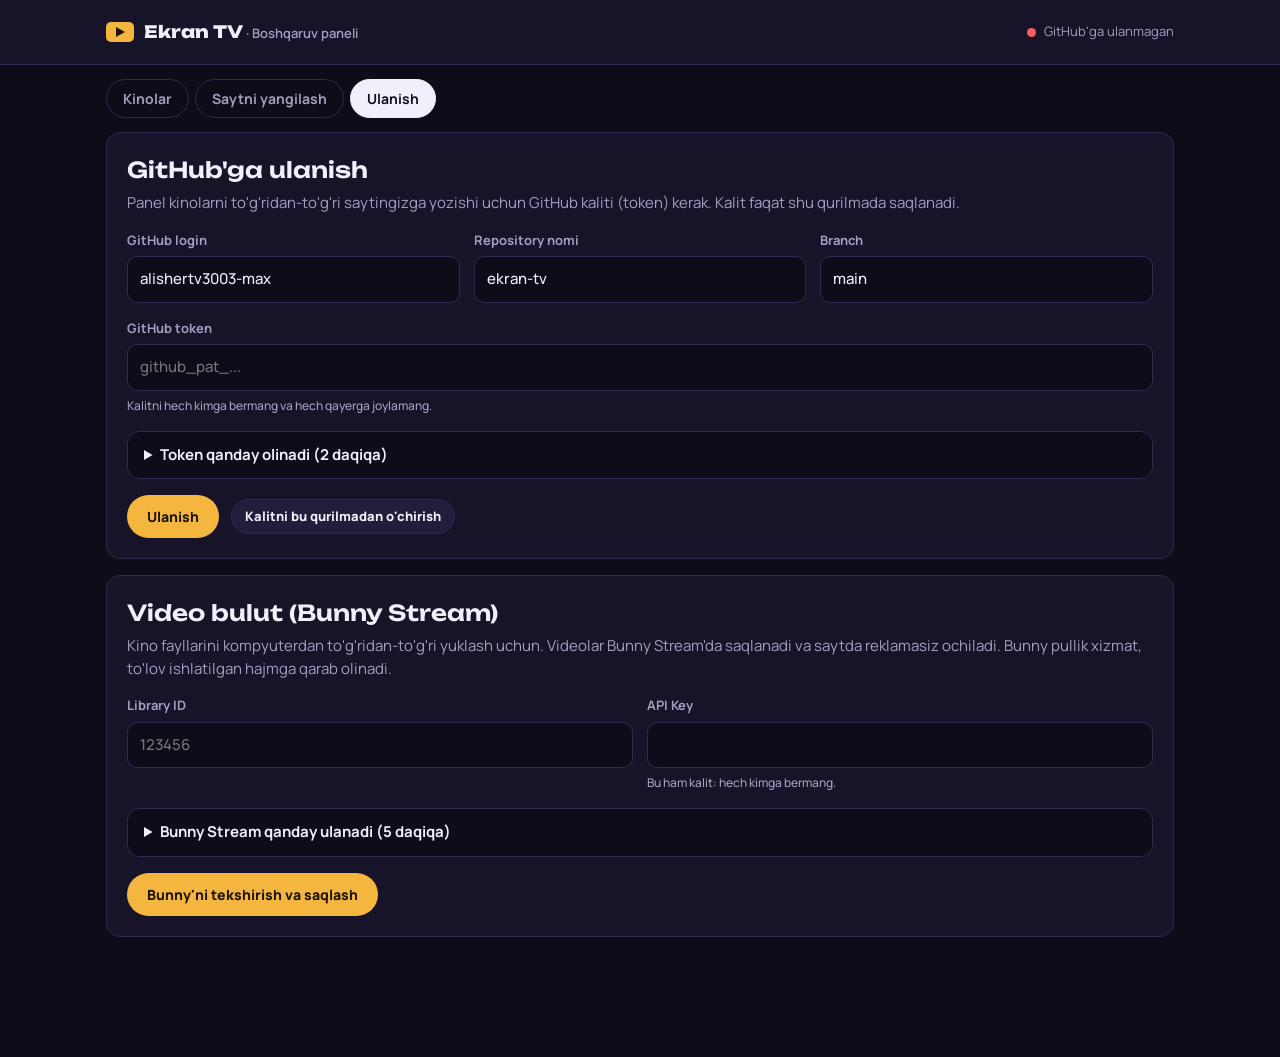
==== commit 9bff6411: "Sayt fayli: admin.html" ====
--- a/admin.html
+++ b/admin.html
@@ -129,6 +129,25 @@
       </div>
       <div class="status" id="connStatus" hidden></div>
     </div>
+
+    <div class="card stack">
+      <div><h2>Video bulut (Bunny Stream)</h2><p class="muted" style="margin:6px 0 0">Kino fayllarini kompyuterdan to'g'ridan-to'g'ri yuklash uchun. Videolar Bunny Stream'da saqlanadi va saytda reklamasiz ochiladi. Bunny pullik xizmat, to'lov ishlatilgan hajmga qarab olinadi.</p></div>
+      <div class="grid2">
+        <label class="f">Library ID<input type="text" id="bLib" autocomplete="off" spellcheck="false" inputmode="numeric" placeholder="123456"></label>
+        <label class="f">API Key<input type="password" id="bKey" autocomplete="off" spellcheck="false"><span class="hint">Bu ham kalit: hech kimga bermang.</span></label>
+      </div>
+      <details>
+        <summary>Bunny Stream qanday ulanadi (5 daqiqa)</summary>
+        <ol>
+          <li><b>bunny.net</b> saytida ro'yxatdan o'ting (to'lov kartasi so'raladi).</li>
+          <li>Chap menyuda <b>Stream</b> → <b>Add Video Library</b>. Nomi: <code>ekran-tv</code>. Mintaqalardan Yevropani tanlang → <b>Add</b>.</li>
+          <li>Ochilgan kutubxonada <b>API</b> bo'limiga o'ting. U yerdagi <b>Video Library ID</b> va <b>API Key</b> ni nusxalab, shu yerga qo'ying.</li>
+          <li>Tavsiya: kutubxonaning <b>Security</b> bo'limida <b>Allowed Referrers</b> ga <code>alishertv3003-max.github.io</code> (keyinroq domeningizni ham) yozing. Shunda videolaringiz faqat sizning saytingizda ochiladi.</li>
+        </ol>
+      </details>
+      <div class="row"><button class="btn btn-accent" type="button" id="bunnyBtn">Bunny'ni tekshirish va saqlash</button></div>
+      <div class="status" id="bunnyStatus" hidden></div>
+    </div>
   </section>
 
   <!-- KINOLAR -->
@@ -143,19 +162,28 @@
 
     <form class="card stack editor" id="editor" hidden novalidate>
       <div class="row" style="justify-content:space-between"><h3 id="edTitle">Yangi kino</h3><button class="btn btn-ghost btn-sm" type="button" id="edCancel">Bekor qilish</button></div>
-      <label class="f">Video havolasi<input type="url" id="fYt" placeholder="https://..." autocomplete="off"><span class="hint">YouTube havolasi, bulutdagi video fayl (.mp4) havolasi yoki Bunny Stream / Vimeo havolasi. Bo'sh qolsa, kino «Tez orada» bo'lib turadi.</span></label>
+      <label class="f">Video havolasi<input type="url" id="fYt" placeholder="https://..." autocomplete="off"><span class="hint">YouTube, Telegram (ochiq kanal), Wistia, Vimeo, Bunny Stream havolasi yoki bulutdagi video fayl (.mp4) havolasi. Bo'sh qolsa, kino «Tez orada» bo'lib turadi.</span></label>
       <details>
         <summary>Qaysi bulutlar ishlaydi?</summary>
         <ol>
           <li><b>YouTube</b> — bepul. Videoni «Ro'yxatda yo'q» (Unlisted) qilib yuklang va havolasini qo'ying.</li>
           <li><b>Bunny Stream</b> (bunny.net) — arzon, reklamasiz, tez. Video → <i>Embed</i> havolasini qo'ying (<code>iframe.mediadelivery.net/embed/...</code>).</li>
           <li><b>Vimeo</b> — video sozlamalarida joylashtirishga ruxsat bering, so'ng video havolasini qo'ying.</li>
-          <li><b>Har qanday bulutdagi .mp4 fayl</b> (Cloudflare R2, Backblaze B2, o'z serveringiz) — fayl <i>ommaviy</i> bo'lishi va havola <code>.mp4</code> bilan tugashi kerak.</li>
+          <li><b>Telegram</b> — faqat <i>ochiq</i> kanal posti. Postdagi «Copy Post Link» (havolani nusxalash) orqali <code>t.me/kanalnomi/123</code> havolasini oling. Katta videolar ba'zan saytda faqat oldindan ko'rinish bilan chiqadi va «Telegram'da ochish» tugmasi ko'rsatiladi.</li>
+          <li><b>Wistia</b> — bepul 25 GB. Videoni yuklang va uning sahifa havolasini (<code>....wistia.com/medias/...</code>) qo'ying.</li>
+          <li><b>Har qanday bulutdagi .mp4 fayl</b> (Backblaze B2, o'z serveringiz va boshqalar) — fayl <i>ommaviy</i> bo'lishi va havola <code>.mp4</code> bilan tugashi kerak.</li>
           <li><b>Dropbox</b> — sinov uchun yaraydi, lekin ko'p tomoshabin bo'lsa Dropbox havolani bloklaydi.</li>
           <li><b>Google Drive ishlamaydi</b>: u videoni boshqa saytda ko'rsatishga ruxsat bermaydi va ko'p ko'rilganda bloklaydi.</li>
         </ol>
       </details>
       <div class="ytprev" id="ytPrev" hidden><img id="ytImg" alt="Video rasmi"><span id="ytTxt"></span></div>
+      <div class="upl stack" style="gap:10px;padding:14px;border:1px dashed var(--line);border-radius:12px">
+        <label class="f">yoki kino faylini kompyuterdan yuklang<input type="file" id="fVideo" accept="video/*"><span class="hint" id="uplHint"></span></label>
+        <label class="row" style="gap:8px;font-weight:600;font-size:14px"><input type="checkbox" id="fRights"> Bu kino menga tegishli yoki uni ko'rsatishga ruxsatim bor</label>
+        <label class="f" id="destWrap" hidden>Qayerga yuklash<select id="uplDest"></select></label>
+        <div class="row"><button class="btn btn-ghost btn-sm" type="button" id="uplBtn" disabled>Yuklashni boshlash</button><button class="btn btn-danger btn-sm" type="button" id="uplCancel" hidden>To'xtatish</button><span class="muted" id="uplPct" style="font-size:13px;font-family:var(--f-mono)"></span></div>
+        <div class="bar-up" id="uplBar" hidden style="height:8px;border-radius:8px;background:var(--surface-2);overflow:hidden"><i style="display:block;height:100%;width:0;background:var(--accent);transition:width .3s"></i></div>
+      </div>
       <div class="grid2">
         <label class="f">Kino nomi *<input type="text" id="fTitle" required></label>
         <label class="f">Janr *<input type="text" id="fGenre" list="genreList" required><datalist id="genreList"></datalist></label>
@@ -365,7 +393,7 @@
 /* ---------- Editor ---------- */
 let editId=null, posterB64=null;
 function openEditor(id){
-  editId=id; posterB64=null; $("#edErr").hidden=true; $("#fPoster").value="";
+  editId=id; posterB64=null; $("#edErr").hidden=true; $("#fPoster").value=""; $("#fVideo").value=""; $("#fRights").checked=false; $("#uplBar").hidden=true; $("#uplPct").textContent=""; if(typeof syncUpl==="function") syncUpl();
   const f = id!=null ? data.FILMS.find(x=>x.id===id) : null;
   $("#edTitle").textContent = f ? "Kinoni tahrirlash" : "Yangi kino";
   $("#fYt").value=f?.youtube||f?.video||""; $("#fTitle").value=f?.title||""; $("#fGenre").value=f?.genre||"";
@@ -386,6 +414,8 @@
   if((m=v.match(/vimeo\.com\/(?:video\/)?(\d+)/))) return {kind:"embed",url:v,label:"Vimeo videosi"};
   if(host==="iframe.mediadelivery.net") return {kind:"embed",url:v,label:"Bunny Stream videosi"};
   if(host==="iframe.videodelivery.net"||host.endsWith(".cloudflarestream.com")) return {kind:"embed",url:v,label:"Cloudflare Stream videosi"};
+  if((host==="t.me"||host==="telegram.me") && /^\/(?:s\/)?[A-Za-z0-9_]{4,}\/\d+\/?$/.test(u.pathname)) return {kind:"embed",url:v,label:"Telegram kanal posti"};
+  if((host.endsWith("wistia.com")||host.endsWith("wistia.net")||host==="wi.st") && /(?:medias|iframe)\/[a-z0-9]{6,}/i.test(v)) return {kind:"embed",url:v,label:"Wistia videosi"};
   return null;
 }
 function normalizeLink(v){
@@ -396,9 +426,10 @@
 function linkProblem(v){
   if(!v) return "";
   if(ytId(v)||videoSrc(v)) return "";
+  if(/(^|\/\/)(t|telegram)\.me\/c\//i.test(v)) return "Bu yopiq (private) kanal posti. Faqat ochiq kanal postlari saytda ko'rinadi: havola t.me/kanalnomi/123 ko'rinishida bo'lishi kerak.";
   if(/drive\.google\.com|docs\.google\.com/i.test(v)) return "Google Drive havolasi saytda ishlamaydi. Videoni YouTube, Bunny Stream yoki boshqa bulutga yuklang.";
   if(/^http:\/\//i.test(v)) return "Havola https:// bilan boshlanishi kerak (http:// ishlamaydi).";
-  return "Bu havola bilan video ochilmaydi. YouTube, Bunny Stream, Vimeo yoki .mp4 bilan tugaydigan fayl havolasini qo'ying.";
+  return "Bu havola bilan video ochilmaydi. YouTube, Wistia, Vimeo, Bunny Stream yoki .mp4 bilan tugaydigan fayl havolasini qo'ying.";
 }
 let probe=null;
 function ytPreview(){
@@ -466,7 +497,94 @@
   }catch(e){ toast(e.message, 6000); }
   b.disabled=false; b.textContent="Saytga chiqarish";
 };
-addEventListener("beforeunload", e=>{ if(countChanges()){ e.preventDefault(); e.returnValue=""; } });
+addEventListener("beforeunload", e=>{ if(countChanges()||uploading){ e.preventDefault(); e.returnValue=""; } });
+
+/* ---------- Bunny Stream: to'g'ridan-to'g'ri yuklash ---------- */
+let bunny = Object.assign({ lib:"", key:"" }, store.get("bunny",{}));
+$("#bLib").value=bunny.lib; $("#bKey").value=bunny.key;
+const BUNNY="https://video.bunnycdn.com";
+async function bunnyApi(path, opts={}){
+  let r;
+  try{ r=await fetch(`${BUNNY}/library/${encodeURIComponent(bunny.lib)}${path}`, Object.assign({}, opts, { headers:Object.assign({ "AccessKey":bunny.key, "Accept":"application/json" }, opts.body?{"Content-Type":"application/json"}:{}) })); }
+  catch(e){ throw new Error("Bunny bilan bog'lanib bo'lmadi. Internetni tekshiring yoki videoni bunny.net saytida yuklab, havolasini qo'ying."); }
+  let d=null; try{ d=await r.json(); }catch(e){}
+  if(r.status===401||r.status===403) throw new Error("Bunny API kaliti yoki Library ID noto'g'ri. Ularni kutubxonaning API bo'limidan qaytadan nusxalang.");
+  if(r.status===404) throw new Error("Bunny kutubxonasi topilmadi. Library ID ni tekshiring.");
+  if(!r.ok) throw new Error(`Bunny xatosi (${r.status})`);
+  return d;
+}
+$("#bunnyBtn").onclick=async()=>{
+  bunny={ lib:$("#bLib").value.trim(), key:$("#bKey").value.trim() };
+  if(!/^\d+$/.test(bunny.lib)||!bunny.key){ status($("#bunnyStatus"),"Library ID (faqat raqamlar) va API Key ni to'ldiring.","bad"); return; }
+  status($("#bunnyStatus"),"Tekshirilmoqda…");
+  try{ await bunnyApi("/videos?page=1&itemsPerPage=1"); store.set("bunny",bunny); status($("#bunnyStatus"),"Bunny ulandi. Endi kino qo'shishda faylni to'g'ridan-to'g'ri yuklay olasiz.","ok"); syncUpl(); }
+  catch(e){ status($("#bunnyStatus"),e.message,"bad"); }
+};
+let tusReady;
+function loadTus(){
+  if(tusReady) return tusReady;
+  tusReady=new Promise((res,rej)=>{ if(window.tus) return res(window.tus); const s=document.createElement("script"); s.src="https://cdn.jsdelivr.net/npm/tus-js-client@4.1.0/dist/tus.min.js"; s.onload=()=>res(window.tus); s.onerror=()=>{tusReady=null;rej(new Error("Yuklash kutubxonasini ochib bo'lmadi. Internetni tekshiring."));}; document.head.appendChild(s); });
+  return tusReady;
+}
+async function sha256hex(t){ const b=await crypto.subtle.digest("SHA-256", new TextEncoder().encode(t)); return [...new Uint8Array(b)].map(x=>x.toString(16).padStart(2,"0")).join(""); }
+let uploading=null;
+const fmtSize=b=> b>1e9?(b/1e9).toFixed(2)+" GB":(b/1e6).toFixed(0)+" MB";
+const dests=()=>[ bunny.lib&&bunny.key ? ["bunny","Bunny Stream"] : null ].filter(Boolean);
+function syncUpl(){
+  const f=$("#fVideo").files[0], d=dests();
+  const sel=$("#uplDest"), cur=sel.value;
+  sel.innerHTML=d.map(([v,t])=>`<option value="${v}">${t}</option>`).join(""); if(d.some(x=>x[0]===cur)) sel.value=cur;
+  $("#destWrap").hidden=d.length<2;
+  $("#uplBtn").disabled = !f || !$("#fRights").checked || !!uploading || !d.length;
+  if(!d.length) $("#uplHint").textContent="Avval «Ulanish» bo'limida Bunny Stream'ni ulang, keyin shu yerdan fayl yuklay olasiz.";
+  else if(f) $("#uplHint").textContent=`Tanlandi: ${f.name} (${fmtSize(f.size)}). Yuklash vaqtida sahifani yopmang.`;
+  else $("#uplHint").textContent=`Fayl ${d.find(x=>x[0]===sel.value)?.[1]||d[0][1]} ga yuklanadi va havolasi yuqoriga o'zi yoziladi.`;
+}
+$("#uplDest").addEventListener("change", syncUpl);
+$("#fVideo").addEventListener("change", ()=>{
+  syncUpl();
+  const f=$("#fVideo").files[0]; if(!f) return;
+  const v=document.createElement("video"); v.preload="metadata"; const u=URL.createObjectURL(f);
+  v.onloadedmetadata=()=>{ const d=Math.round((v.duration||0)/60); if(d>0){ $("#fH").value=Math.floor(d/60); $("#fM").value=d%60; } URL.revokeObjectURL(u); };
+  v.onerror=()=>URL.revokeObjectURL(u); v.src=u;
+  if(!$("#fTitle").value.trim()) $("#fTitle").value=f.name.replace(/\.[^.]+$/,"").replace(/[._-]+/g," ").trim();
+});
+$("#fRights").addEventListener("change", syncUpl);
+function setUplProgress(p,txt){ $("#uplBar").hidden=false; $("#uplBar i").style.width=p+"%"; $("#uplPct").textContent=txt; }
+async function bunnyUpload(file,title){
+  const tus=await loadTus();
+  const vid=await bunnyApi("/videos",{method:"POST",body:JSON.stringify({title})});
+  const exp=Math.floor(Date.now()/1000)+24*3600;
+  const sig=await sha256hex(bunny.lib+bunny.key+exp+vid.guid);
+  await new Promise((res,rej)=>{
+    const up=new tus.Upload(file,{ endpoint:`${BUNNY}/tusupload`, retryDelays:[0,3000,5000,10000,20000,60000], chunkSize:50*1024*1024,
+      headers:{ AuthorizationSignature:sig, AuthorizationExpire:String(exp), VideoId:vid.guid, LibraryId:bunny.lib },
+      metadata:{ filetype:file.type||"video/mp4", title },
+      onError:()=>rej(new Error("Yuklash to'xtadi: internet uzilgan bo'lishi mumkin. Qaytadan «Yuklashni boshlash» ni bosing.")),
+      onProgress:(s,t)=>{ const p=t?Math.floor(s/t*100):0; setUplProgress(p,`${p}% · ${fmtSize(s)} / ${fmtSize(t)}`); },
+      onSuccess:()=>res() });
+    uploading=up; $("#uplCancel").hidden=false;
+    $("#uplCancel").onclick=()=>{ up.abort(true).catch(()=>{}); rej(new Error("Yuklash to'xtatildi.")); };
+    up.findPreviousUploads().then(prev=>{ if(prev.length) up.resumeFromPreviousUpload(prev[0]); up.start(); });
+  });
+  return { link:`https://iframe.mediadelivery.net/embed/${bunny.lib}/${vid.guid}`, note:"Video Bunny'ga yuklandi ✓ Bunny uni bir necha daqiqada qayta ishlaydi. Endi «Saqlash», keyin «Saytga chiqarish» ni bosing." };
+}
+$("#uplBtn").onclick=async()=>{
+  const file=$("#fVideo").files[0]; if(!file) return;
+  const dest=$("#uplDest").value || (dests()[0]||[])[0];
+  if(!dest){ showTab("settings"); return; }
+  $("#edErr").hidden=true; $("#uplBtn").disabled=true; setUplProgress(0,"Tayyorlanmoqda…");
+  try{
+    const title=$("#fTitle").value.trim()||file.name.replace(/\.[^.]+$/,"");
+    const r = await bunnyUpload(file,title);
+    $("#fYt").value=r.link; ytPreview();
+    setUplProgress(100,"✓ Yuklandi");
+    $("#ytTxt").textContent=r.note;
+    $("#fVideo").value="";
+  }catch(e){ status($("#edErr"),e.message,"bad"); setUplProgress(0,""); }
+  uploading=null; $("#uplCancel").hidden=true; syncUpl();
+};
+syncUpl();
 
 /* ---------- Install ---------- */
 if(!SITE_FILES){ $("#installUnavailable").hidden=false; $("#installBox").hidden=true; }
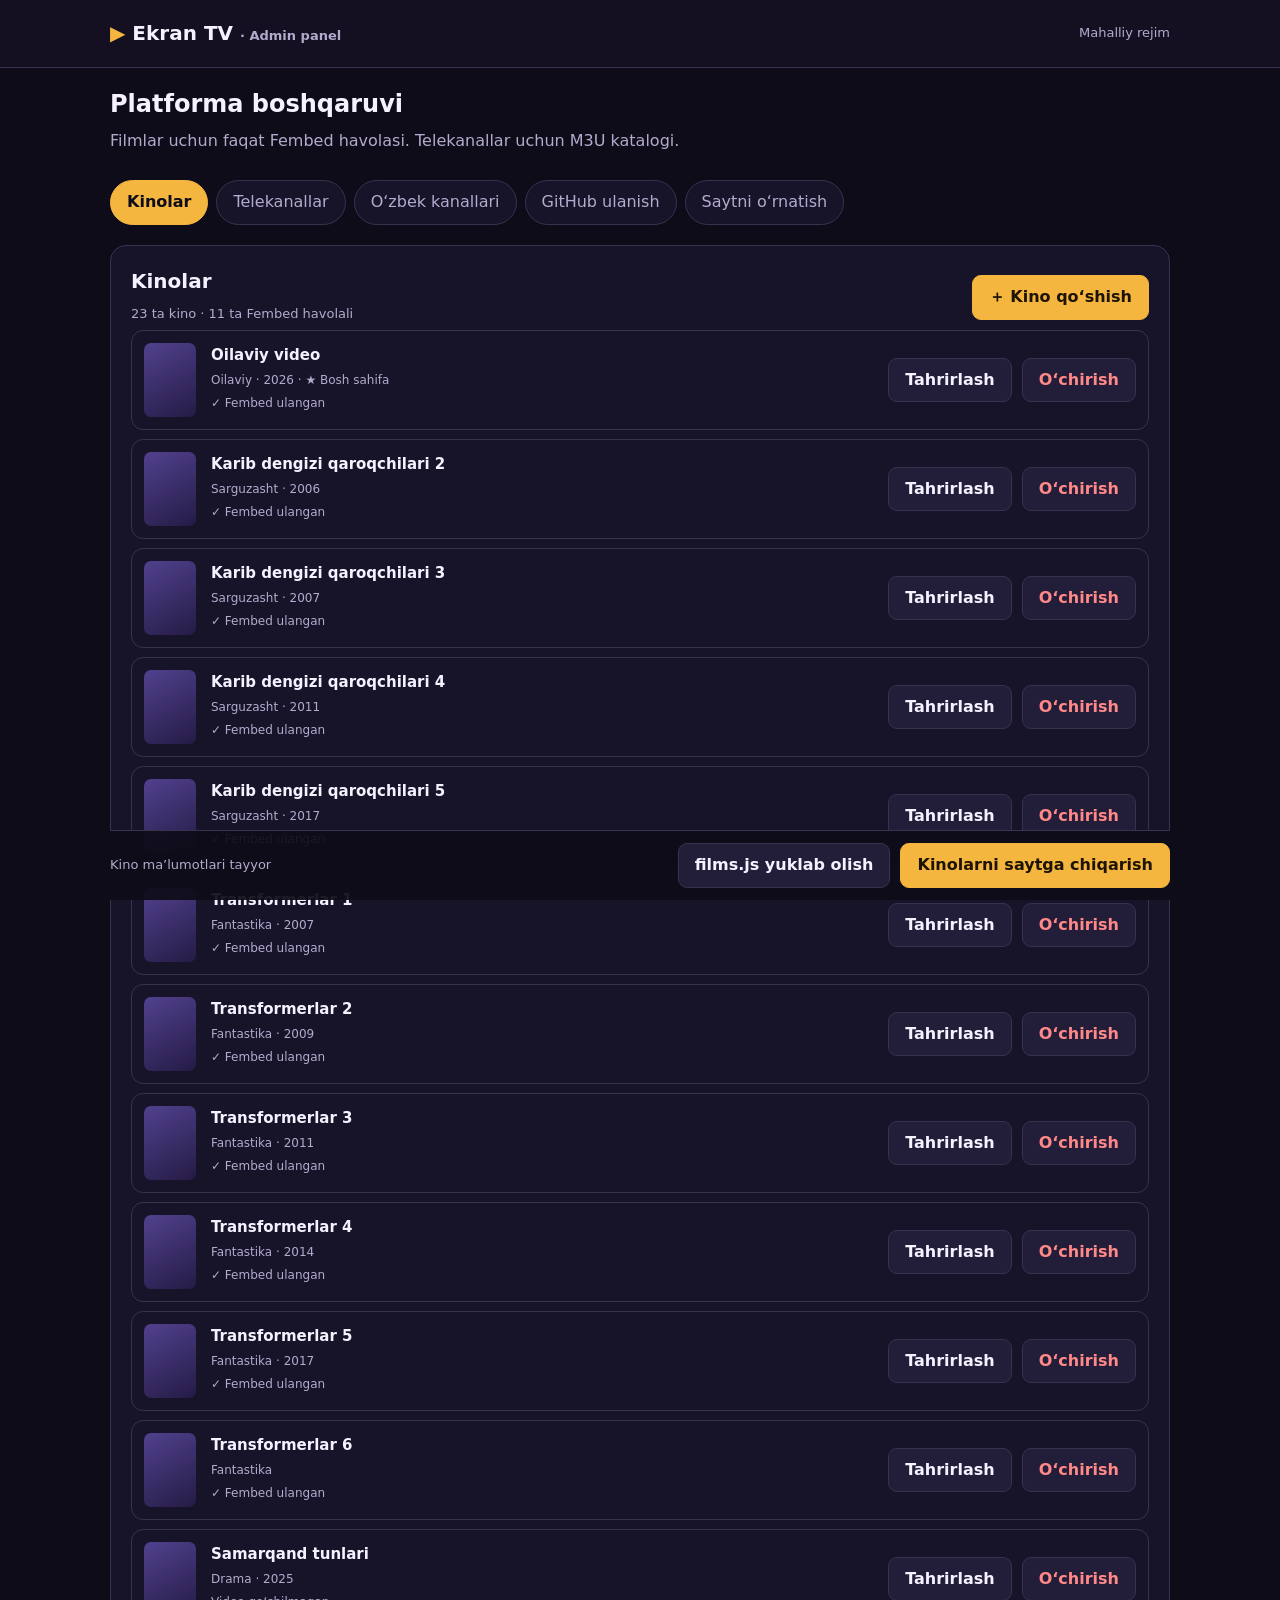
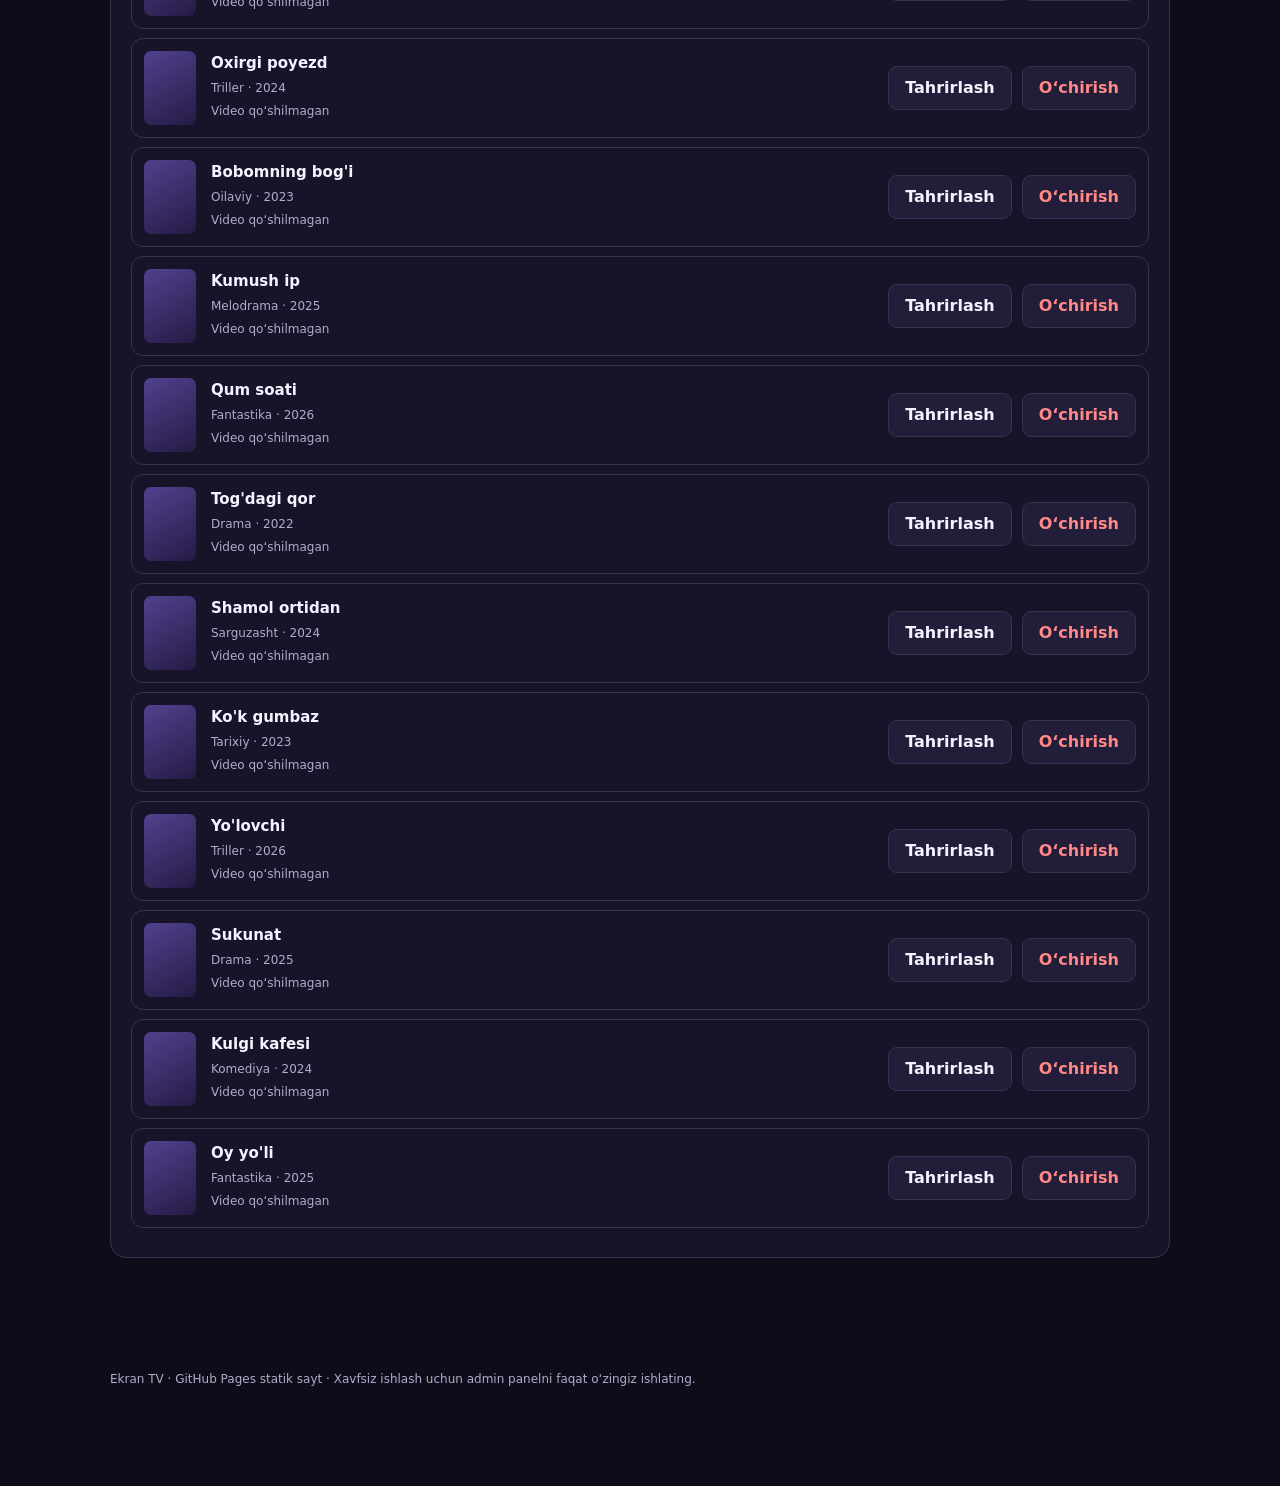
==== commit 25045ab5: "Replace Ekran TV website with Fembed movies, Uzbek TV and sanitized 1461 channel catalog" ====
--- a/admin.html
+++ b/admin.html
@@ -1,626 +1,202 @@
 <!doctype html>
 <html lang="uz">
 <head>
-<meta charset="utf-8">
-<meta name="viewport" content="width=device-width,initial-scale=1,viewport-fit=cover">
+<meta charset="utf-8"><meta name="viewport" content="width=device-width, initial-scale=1">
+<title>Ekran TV — Admin panel</title>
 <meta name="robots" content="noindex,nofollow">
-<title>Ekran TV — Boshqaruv paneli</title>
-<link rel="stylesheet" href="https://fonts.googleapis.com/css2?family=Unbounded:wght@600;800&family=Manrope:wght@400;500;600;700&family=JetBrains+Mono:wght@500&display=swap">
 <style>
-:root{
-  --bg:#0e0c18;--surface:#17142a;--surface-2:#211d3a;--line:#2f2a4d;--fg:#f3effa;--muted:#a59fbf;
-  --accent:#f4b63f;--accent-ink:#1d1405;--ok:#4fbf7a;--bad:#ff5a5f;
-  --f-display:"Unbounded","Arial Black",system-ui,sans-serif;
-  --f-body:"Manrope",system-ui,-apple-system,"Segoe UI",sans-serif;
-  --f-mono:"JetBrains Mono",ui-monospace,Menlo,monospace;
-  color-scheme:dark;
-}
-*{box-sizing:border-box}
-html,body{background:var(--bg);color:var(--fg)}
-body{margin:0;font-family:var(--f-body);font-size:15px;line-height:1.5}
-[hidden]{display:none!important}
-button,input,select,textarea{font:inherit;color:inherit}
-button{cursor:pointer}
-:focus-visible{outline:2px solid var(--accent);outline-offset:2px;border-radius:6px}
-.wrap{max-width:1100px;margin:0 auto;padding-left:max(16px,env(safe-area-inset-left,0px));padding-right:max(16px,env(safe-area-inset-right,0px))}
-header{border-bottom:1px solid var(--line);background:var(--surface)}
-header .wrap{display:flex;align-items:center;gap:16px;min-height:64px;flex-wrap:wrap;padding-block:10px}
-.logo{display:flex;align-items:center;gap:10px;font-family:var(--f-display);font-weight:800;font-size:17px}
-.logo-mark{width:28px;height:20px;border-radius:5px;background:var(--accent);position:relative;flex:none}
-.logo-mark::after{content:"";position:absolute;left:10px;top:5px;border-left:9px solid var(--accent-ink);border-top:5px solid transparent;border-bottom:5px solid transparent}
-.logo small{font-family:var(--f-body);font-weight:600;color:var(--muted);font-size:13px}
-.conn{margin-left:auto;display:flex;align-items:center;gap:8px;font-size:13px;color:var(--muted)}
-.conn i{width:9px;height:9px;border-radius:50%;background:var(--bad)}
-.conn.on i{background:var(--ok)}
-nav.tabs{display:flex;gap:6px;padding-block:14px;flex-wrap:wrap}
-nav.tabs button{border:1px solid var(--line);background:transparent;border-radius:999px;padding:8px 16px;font-weight:700;font-size:14px;color:var(--muted)}
-nav.tabs button[aria-selected="true"]{background:var(--fg);color:var(--bg);border-color:var(--fg)}
-main{padding-bottom:120px}
-h1,h2,h3{margin:0;text-wrap:balance}
-h2{font-family:var(--f-display);font-size:22px;font-weight:600}
-h3{font-size:16px}
-.muted{color:var(--muted)}
-.card{background:var(--surface);border:1px solid var(--line);border-radius:14px;padding:20px}
-.stack{display:flex;flex-direction:column;gap:16px}
-.row{display:flex;gap:12px;flex-wrap:wrap;align-items:center}
-.grid2{display:grid;grid-template-columns:repeat(2,minmax(0,1fr));gap:14px}
-.grid3{display:grid;grid-template-columns:repeat(3,minmax(0,1fr));gap:14px}
-label.f{display:flex;flex-direction:column;gap:6px;font-size:13px;font-weight:700;color:var(--muted);min-width:0}
-label.f span.hint{font-weight:500;font-size:12px}
-input[type=text],input[type=password],input[type=number],input[type=url],select,textarea{width:100%;background:var(--bg);border:1px solid var(--line);border-radius:10px;padding:11px 12px;color:var(--fg);font-size:15px;font-weight:500}
-textarea{min-height:90px;resize:vertical}
-input:focus,select:focus,textarea:focus{border-color:var(--accent);outline:none}
-.btn{display:inline-flex;align-items:center;justify-content:center;gap:8px;border:0;border-radius:999px;padding:11px 20px;font-weight:800;font-size:14px;white-space:nowrap}
-.btn-accent{background:var(--accent);color:var(--accent-ink)}
-.btn-ghost{background:var(--surface-2);border:1px solid var(--line)}
-.btn-danger{background:transparent;border:1px solid var(--bad);color:var(--bad)}
-.btn:disabled{opacity:.5;cursor:not-allowed}
-.btn-sm{padding:7px 13px;font-size:13px}
-details{border:1px solid var(--line);border-radius:12px;padding:12px 16px;background:var(--bg)}
-details summary{cursor:pointer;font-weight:700}
-details ol{margin:10px 0 0;padding-left:20px;color:var(--muted)}
-details li{margin:6px 0}
-code{font-family:var(--f-mono);font-size:13px;background:var(--surface-2);padding:1px 6px;border-radius:5px;color:var(--fg)}
-.status{font-size:14px;padding:12px 14px;border-radius:10px;background:var(--bg);border:1px solid var(--line)}
-.status.ok{border-color:color-mix(in oklab,var(--ok) 60%,var(--line));color:var(--ok)}
-.status.bad{border-color:color-mix(in oklab,var(--bad) 60%,var(--line));color:var(--bad)}
-.films{display:grid;grid-template-columns:repeat(auto-fill,minmax(300px,1fr));gap:12px}
-.film{display:grid;grid-template-columns:56px minmax(0,1fr);gap:14px;align-items:center;padding:12px;border-radius:12px;background:var(--surface);border:1px solid var(--line)}
-.film.changed{border-color:color-mix(in oklab,var(--accent) 60%,var(--line))}
-.thumb{width:56px;aspect-ratio:2/3;border-radius:8px;background:linear-gradient(160deg,var(--c1),var(--c2));background-size:cover;background-position:center;position:relative;overflow:hidden}
-.film b{display:block;white-space:nowrap;overflow:hidden;text-overflow:ellipsis}
-.film small{color:var(--muted);display:block}
-.pill{display:inline-flex;align-items:center;gap:5px;font-size:11px;font-weight:800;letter-spacing:.06em;text-transform:uppercase;padding:2px 8px;border-radius:999px;margin-top:4px}
-.pill.ok{background:color-mix(in oklab,var(--ok) 18%,transparent);color:var(--ok)}
-.pill.no{background:var(--surface-2);color:var(--muted)}
-.film .acts{display:flex;gap:6px;margin-top:8px;flex-wrap:wrap}
-.editor{border-color:var(--accent)}
-.ytprev{display:flex;gap:12px;align-items:center;font-size:13px}
-.ytprev img{width:120px;aspect-ratio:16/9;object-fit:cover;border-radius:8px;background:#000}
-.poster-prev{width:90px;aspect-ratio:2/3;border-radius:8px;object-fit:cover;background:var(--surface-2)}
-.publish{position:fixed;left:0;right:0;bottom:0;z-index:20;background:color-mix(in oklab,var(--surface) 94%,transparent);backdrop-filter:blur(10px);border-top:1px solid var(--line);padding-bottom:env(safe-area-inset-bottom,0px)}
-.publish .wrap{display:flex;align-items:center;gap:14px;min-height:68px;flex-wrap:wrap;padding-block:10px}
-.publish .wrap > span{flex:1;min-width:200px;font-size:14px}
-.log{font-family:var(--f-mono);font-size:12px;background:var(--bg);border:1px solid var(--line);border-radius:10px;padding:12px;max-height:260px;overflow:auto;white-space:pre-wrap;color:var(--muted)}
-.site-link{font-family:var(--f-mono);font-size:15px;color:var(--accent);word-break:break-all}
-.toast{position:fixed;left:50%;bottom:calc(90px + env(safe-area-inset-bottom,0px));transform:translateX(-50%);z-index:50;background:var(--fg);color:var(--bg);padding:12px 18px;border-radius:12px;font-weight:700;font-size:14px;max-width:calc(100% - 32px)}
-@media (max-width:640px){.grid2,.grid3{grid-template-columns:minmax(0,1fr)}.conn{margin-left:0}}
+:root{color-scheme:dark;--bg:#0e0c18;--panel:#17142a;--s:#221d38;--border:#39314e;--text:#f5f1ff;--muted:#b4aacd;--gold:#f4b63f;--bad:#ff8287}
+*{box-sizing:border-box}body{margin:0;font-family:system-ui,-apple-system,"Segoe UI",sans-serif;color:var(--text);background:var(--bg);line-height:1.55}button,input,select,textarea{font:inherit}button{cursor:pointer}button:disabled{opacity:.45;cursor:not-allowed}
+a{color:var(--gold)}header{position:sticky;top:0;background:#151223ec;border-bottom:1px solid var(--border);z-index:10;backdrop-filter:blur(14px)}.wrap{max-width:1100px;margin:auto;padding:18px 20px}.head{display:flex;justify-content:space-between;gap:16px;align-items:center}.logo{font-size:20px;font-weight:800}.gold{color:var(--gold)}.sub{color:var(--muted);font-size:13px}.tabs{display:flex;gap:8px;overflow:auto;margin:26px 0 20px}.tabs button{border:1px solid var(--border);border-radius:50px;background:var(--panel);color:var(--muted);white-space:nowrap;padding:9px 16px}.tabs button[aria-selected=true]{color:var(--bg);background:var(--gold);border-color:var(--gold);font-weight:700}.card{background:var(--panel);border:1px solid var(--border);border-radius:16px;padding:20px;margin-bottom:18px}.stack{display:flex;flex-direction:column;gap:15px}.row{display:flex;flex-wrap:wrap;align-items:center;gap:10px}.row.between{justify-content:space-between}.cols{display:grid;grid-template-columns:repeat(2,minmax(0,1fr));gap:14px}.three{grid-template-columns:repeat(3,minmax(0,1fr))}label.field{display:flex;flex-direction:column;gap:6px;color:var(--muted);font-size:13px;font-weight:650}input:not([type=checkbox]):not([type=file]),select,textarea{width:100%;background:#0e0c18;border:1px solid var(--border);border-radius:10px;padding:11px 12px;color:var(--text);outline-offset:2px}textarea{min-height:90px;resize:vertical}input[type=file]{width:100%;max-width:100%;font-size:13px}.btn{border:1px solid var(--border);background:var(--s);color:var(--text);padding:9px 16px;border-radius:9px;font-weight:700}.btn.primary{background:var(--gold);border-color:var(--gold);color:#1e1405}.btn.danger{color:#ff8888}.hint{font-size:12px;color:var(--muted)}.warn{padding:13px 15px;border:1px solid #8f6430;border-radius:11px;background:#2d2418;color:#efd5a6;font-size:13px}.status{padding:11px 13px;border-radius:10px;background:var(--s);color:var(--muted);white-space:pre-wrap;overflow-wrap:anywhere}.status.bad{color:var(--bad)}.status.ok{color:#a9edb8}.movie{display:grid;grid-template-columns:52px minmax(0,1fr) auto;gap:15px;align-items:center;padding:12px;border:1px solid var(--border);border-radius:12px;margin-bottom:9px}.poster{width:52px;height:74px;border-radius:7px;background:linear-gradient(150deg,#51418e,#251b45);object-fit:cover}.movie h3{margin:0;font-size:15px}.movie p{font-size:12px;color:var(--muted);margin:4px 0}.movie .row{justify-content:flex-end}.preview{max-height:150px;max-width:110px;object-fit:cover;border-radius:9px;border:1px solid var(--border)}h1{font-size:24px;margin:0 0 4px}h2{font-size:20px;margin:0 0 7px}p{margin:6px 0}code{overflow-wrap:anywhere}.muted{color:var(--muted)}.metrics{display:flex;gap:20px;flex-wrap:wrap}.metrics b{font-size:22px;display:block;color:var(--gold)}.footer{padding:24px 0 80px;color:var(--muted);font-size:12px}.bar{position:sticky;bottom:0;padding:12px 0;background:#0e0c18ed;border-top:1px solid var(--border);z-index:10}.hidden,[hidden]{display:none!important}
+@media(max-width:700px){.cols,.three{grid-template-columns:1fr}.wrap{padding:14px}.card{padding:15px}.movie{grid-template-columns:40px minmax(0,1fr)}.movie>.row{grid-column:1/-1;justify-content:flex-start}.poster{width:40px;height:60px}}
 </style>
 </head>
 <body>
-<header>
-  <div class="wrap">
-    <div class="logo"><i class="logo-mark"></i><span>Ekran TV <small>· Boshqaruv paneli</small></span></div>
-    <div class="conn" id="conn"><i></i><span id="connText">GitHub'ga ulanmagan</span></div>
-  </div>
-</header>
-
+<header><div class="wrap head"><div class="logo"><span class="gold">▶</span> Ekran TV <span class="sub">· Admin panel</span></div><div class="sub" id="connectionBadge">Mahalliy rejim</div></div></header>
 <main class="wrap">
-  <nav class="tabs" role="tablist">
-    <button type="button" role="tab" data-tab="films" aria-selected="true">Kinolar</button>
-    <button type="button" role="tab" data-tab="install" id="installTabBtn">Saytni yangilash</button>
-    <button type="button" role="tab" data-tab="settings">Ulanish</button>
-  </nav>
-
-  <!-- ULANISH -->
-  <section data-panel="settings" class="stack" hidden>
-    <div class="card stack">
-      <div><h2>GitHub'ga ulanish</h2><p class="muted" style="margin:6px 0 0">Panel kinolarni to'g'ridan-to'g'ri saytingizga yozishi uchun GitHub kaliti (token) kerak. Kalit faqat shu qurilmada saqlanadi.</p></div>
-      <div class="grid3">
-        <label class="f">GitHub login<input type="text" id="owner" autocomplete="off" spellcheck="false"></label>
-        <label class="f">Repository nomi<input type="text" id="repo" autocomplete="off" spellcheck="false"></label>
-        <label class="f">Branch<input type="text" id="branch" autocomplete="off" spellcheck="false"></label>
-      </div>
-      <label class="f">GitHub token<input type="password" id="token" autocomplete="off" spellcheck="false" placeholder="github_pat_..."><span class="hint">Kalitni hech kimga bermang va hech qayerga joylamang.</span></label>
-      <details>
-        <summary>Token qanday olinadi (2 daqiqa)</summary>
-        <ol>
-          <li>github.com'ga kiring → o'ng yuqoridagi rasmingiz → <b>Settings</b>.</li>
-          <li>Chap menyuning eng pastida <b>Developer settings</b> → <b>Personal access tokens</b> → <b>Fine-grained tokens</b> → <b>Generate new token</b>.</li>
-          <li><b>Token name</b>: <code>ekran-tv-panel</code>. <b>Expiration</b>: 1 yil (yoki o'zingiz tanlang).</li>
-          <li><b>Repository access</b> → <b>Only select repositories</b> → <code>ekran-tv</code> ni tanlang.</li>
-          <li><b>Permissions</b> → <b>Repository permissions</b> bo'limida: <b>Contents</b> → <i>Read and write</i>, <b>Pages</b> → <i>Read and write</i>.</li>
-          <li>Pastdagi <b>Generate token</b> ni bosing, chiqqan kalitni nusxalab shu yerga qo'ying.</li>
-        </ol>
-      </details>
-      <div class="row">
-        <button class="btn btn-accent" type="button" id="connectBtn">Ulanish</button>
-        <button class="btn btn-ghost btn-sm" type="button" id="forgetBtn">Kalitni bu qurilmadan o'chirish</button>
-      </div>
-      <div class="status" id="connStatus" hidden></div>
-    </div>
-
-    <div class="card stack">
-      <div><h2>Video bulut (Bunny Stream)</h2><p class="muted" style="margin:6px 0 0">Kino fayllarini kompyuterdan to'g'ridan-to'g'ri yuklash uchun. Videolar Bunny Stream'da saqlanadi va saytda reklamasiz ochiladi. Bunny pullik xizmat, to'lov ishlatilgan hajmga qarab olinadi.</p></div>
-      <div class="grid2">
-        <label class="f">Library ID<input type="text" id="bLib" autocomplete="off" spellcheck="false" inputmode="numeric" placeholder="123456"></label>
-        <label class="f">API Key<input type="password" id="bKey" autocomplete="off" spellcheck="false"><span class="hint">Bu ham kalit: hech kimga bermang.</span></label>
-      </div>
-      <details>
-        <summary>Bunny Stream qanday ulanadi (5 daqiqa)</summary>
-        <ol>
-          <li><b>bunny.net</b> saytida ro'yxatdan o'ting (to'lov kartasi so'raladi).</li>
-          <li>Chap menyuda <b>Stream</b> → <b>Add Video Library</b>. Nomi: <code>ekran-tv</code>. Mintaqalardan Yevropani tanlang → <b>Add</b>.</li>
-          <li>Ochilgan kutubxonada <b>API</b> bo'limiga o'ting. U yerdagi <b>Video Library ID</b> va <b>API Key</b> ni nusxalab, shu yerga qo'ying.</li>
-          <li>Tavsiya: kutubxonaning <b>Security</b> bo'limida <b>Allowed Referrers</b> ga <code>alishertv3003-max.github.io</code> (keyinroq domeningizni ham) yozing. Shunda videolaringiz faqat sizning saytingizda ochiladi.</li>
-        </ol>
-      </details>
-      <div class="row"><button class="btn btn-accent" type="button" id="bunnyBtn">Bunny'ni tekshirish va saqlash</button></div>
-      <div class="status" id="bunnyStatus" hidden></div>
-    </div>
-  </section>
-
-  <!-- KINOLAR -->
-  <section data-panel="films" class="stack">
-    <div class="row" style="justify-content:space-between">
-      <div><h2>Kinolar</h2><p class="muted" style="margin:6px 0 0" id="filmsSub">Avval «Ulanish» bo'limida GitHub'ga ulaning.</p></div>
-      <div class="row">
-        <button class="btn btn-ghost btn-sm" type="button" id="reloadBtn" disabled>Saytdan qayta yuklash</button>
-        <button class="btn btn-accent" type="button" id="newBtn" disabled>＋ Yangi kino</button>
-      </div>
-    </div>
-
-    <form class="card stack editor" id="editor" hidden novalidate>
-      <div class="row" style="justify-content:space-between"><h3 id="edTitle">Yangi kino</h3><button class="btn btn-ghost btn-sm" type="button" id="edCancel">Bekor qilish</button></div>
-      <label class="f">Video havolasi<input type="url" id="fYt" placeholder="https://..." autocomplete="off"><span class="hint">YouTube, Telegram (ochiq kanal), Wistia, Vimeo, Bunny Stream havolasi yoki bulutdagi video fayl (.mp4) havolasi. Bo'sh qolsa, kino «Tez orada» bo'lib turadi.</span></label>
-      <details>
-        <summary>Qaysi bulutlar ishlaydi?</summary>
-        <ol>
-          <li><b>YouTube</b> — bepul. Videoni «Ro'yxatda yo'q» (Unlisted) qilib yuklang va havolasini qo'ying.</li>
-          <li><b>Bunny Stream</b> (bunny.net) — arzon, reklamasiz, tez. Video → <i>Embed</i> havolasini qo'ying (<code>iframe.mediadelivery.net/embed/...</code>).</li>
-          <li><b>Vimeo</b> — video sozlamalarida joylashtirishga ruxsat bering, so'ng video havolasini qo'ying.</li>
-          <li><b>Telegram</b> — faqat <i>ochiq</i> kanal posti. Postdagi «Copy Post Link» (havolani nusxalash) orqali <code>t.me/kanalnomi/123</code> havolasini oling. Katta videolar ba'zan saytda faqat oldindan ko'rinish bilan chiqadi va «Telegram'da ochish» tugmasi ko'rsatiladi.</li>
-          <li><b>Wistia</b> — bepul 25 GB. Videoni yuklang va uning sahifa havolasini (<code>....wistia.com/medias/...</code>) qo'ying.</li>
-          <li><b>Har qanday bulutdagi .mp4 fayl</b> (Backblaze B2, o'z serveringiz va boshqalar) — fayl <i>ommaviy</i> bo'lishi va havola <code>.mp4</code> bilan tugashi kerak.</li>
-          <li><b>Dropbox</b> — sinov uchun yaraydi, lekin ko'p tomoshabin bo'lsa Dropbox havolani bloklaydi.</li>
-          <li><b>Google Drive ishlamaydi</b>: u videoni boshqa saytda ko'rsatishga ruxsat bermaydi va ko'p ko'rilganda bloklaydi.</li>
-        </ol>
-      </details>
-      <div class="ytprev" id="ytPrev" hidden><img id="ytImg" alt="Video rasmi"><span id="ytTxt"></span></div>
-      <div class="upl stack" style="gap:10px;padding:14px;border:1px dashed var(--line);border-radius:12px">
-        <label class="f">yoki kino faylini kompyuterdan yuklang<input type="file" id="fVideo" accept="video/*"><span class="hint" id="uplHint"></span></label>
-        <label class="row" style="gap:8px;font-weight:600;font-size:14px"><input type="checkbox" id="fRights"> Bu kino menga tegishli yoki uni ko'rsatishga ruxsatim bor</label>
-        <label class="f" id="destWrap" hidden>Qayerga yuklash<select id="uplDest"></select></label>
-        <div class="row"><button class="btn btn-ghost btn-sm" type="button" id="uplBtn" disabled>Yuklashni boshlash</button><button class="btn btn-danger btn-sm" type="button" id="uplCancel" hidden>To'xtatish</button><span class="muted" id="uplPct" style="font-size:13px;font-family:var(--f-mono)"></span></div>
-        <div class="bar-up" id="uplBar" hidden style="height:8px;border-radius:8px;background:var(--surface-2);overflow:hidden"><i style="display:block;height:100%;width:0;background:var(--accent);transition:width .3s"></i></div>
-      </div>
-      <div class="grid2">
-        <label class="f">Kino nomi *<input type="text" id="fTitle" required></label>
-        <label class="f">Janr *<input type="text" id="fGenre" list="genreList" required><datalist id="genreList"></datalist></label>
-      </div>
-      <div class="grid3">
-        <label class="f">Yili<input type="number" id="fYear" min="1900" max="2100"></label>
-        <label class="f">Davomiyligi: soat<input type="number" id="fH" min="0" max="10" value="1"></label>
-        <label class="f">daqiqa<input type="number" id="fM" min="0" max="59" value="30"></label>
-      </div>
-      <div class="grid2">
-        <label class="f">Yosh chegarasi<select id="fAge"><option>0+</option><option>6+</option><option selected>12+</option><option>16+</option><option>18+</option></select></label>
-        <label class="f">Reyting (10 ballik)<input type="number" id="fRating" min="0" max="10" step="0.1" value="8.0"></label>
-      </div>
-      <label class="f">Qisqa tavsif<textarea id="fDesc" maxlength="400"></textarea></label>
-      <div class="row" style="align-items:flex-start">
-        <img class="poster-prev" id="posterPrev" alt="" hidden>
-        <label class="f" style="flex:1">Poster rasmi (ixtiyoriy)<input type="file" id="fPoster" accept="image/*"><span class="hint">Vertikal rasm yaxshi chiqadi. Panel uni o'zi 600×900 o'lchamga keltiradi. Bo'sh qolsa, sayt rangli poster yasaydi.</span></label>
-      </div>
-      <label class="row" style="gap:8px;font-weight:600"><input type="checkbox" id="fHero"> Bosh sahifada katta qilib ko'rsatish</label>
-      <div class="status bad" id="edErr" hidden></div>
-      <div class="row"><button class="btn btn-accent" type="submit">Saqlash</button><span class="muted" style="font-size:13px">Saqlangach, pastdagi «Saytga chiqarish» tugmasini bosing.</span></div>
-    </form>
-
-    <div class="films" id="films"></div>
-  </section>
-
-  <!-- O'RNATISH -->
-  <section data-panel="install" class="stack" hidden>
-    <div class="card stack">
-      <div><h2>Saytni o'rnatish va yangilash</h2><p class="muted" style="margin:6px 0 0">Saytning barcha fayllarini repository'ga yuklaydi va GitHub Pages'ni yoqadi. Qo'lda hech narsa yuklash shart emas.</p></div>
-      <div id="installUnavailable" class="status" hidden>Bu bo'lim faqat kompyuteringizdagi <code>ekran-tv-panel.html</code> faylida ishlaydi.</div>
-      <div id="installBox" class="stack">
-        <p class="muted" style="margin:0" id="installList"></p>
-        <label class="row" style="gap:8px;font-weight:600"><input type="checkbox" id="optFilms"> Kinolar ro'yxatini (films.js) ham almashtirish <span class="muted" style="font-weight:500">— faqat birinchi o'rnatishda belgilang</span></label>
-        <label class="row" style="gap:8px;font-weight:600"><input type="checkbox" id="optStray" checked> Avval xato yuklangan «ekran-tv» nomli ortiqcha faylni o'chirish</label>
-        <div class="row"><button class="btn btn-accent" type="button" id="installBtn" disabled>Saytni yangilash</button></div>
-        <div class="log" id="installLog" hidden></div>
-        <div class="status ok" id="siteBox" hidden>Sayt manzili: <a class="site-link" id="siteLink" target="_blank" rel="noopener"></a><br><span class="muted">Birinchi marta ochilishiga 1–3 daqiqa vaqt ketadi.</span></div>
-      </div>
-    </div>
-  </section>
+<h1>Platforma boshqaruvi</h1><p class="muted">Filmlar uchun faqat Fembed havolasi. Telekanallar uchun M3U katalogi.</p>
+<nav class="tabs" role="tablist"><button type="button" data-tab="films" aria-selected="true">Kinolar</button><button type="button" data-tab="channels" aria-selected="false">Telekanallar</button><button type="button" data-tab="uzchannels" aria-selected="false">O‘zbek kanallari</button><button type="button" data-tab="settings" aria-selected="false">GitHub ulanish</button><button type="button" data-tab="install" aria-selected="false">Saytni o‘rnatish</button></nav>
+<section data-panel="films">
+<div class="card"><div class="row between"><div><h2>Kinolar</h2><p class="sub" id="filmCount"></p></div><button class="btn primary" id="newFilm" type="button">＋ Kino qo‘shish</button></div><div id="filmList"></div></div>
+<form id="filmForm" class="card stack" hidden>
+<div class="row between"><h2 id="filmHeading">Yangi kino</h2><button type="button" class="btn" id="cancelFilm">Bekor qilish</button></div>
+<label class="field">Fembed havolasi (boshqa havola qabul qilinmaydi)<input id="filmVideo" type="url" placeholder="https://fembed.co/embed/P3z_kD-G5puOo" autocomplete="off"><span class="hint">Faqat <code>https://fembed.co/embed/VIDEO_ID</code>. Havola bo‘sh bo‘lsa, kino «Tez orada» bo‘lib turadi.</span></label>
+<div class="cols"><label class="field">Kino nomi *<input id="filmTitle" type="text" required></label><label class="field">Janr *<input id="filmGenre" type="text" required></label></div>
+<div class="cols three"><label class="field">Yili<input id="filmYear" type="number" min="1900" max="2100"></label><label class="field">Davomiyligi (daq.)<input id="filmDur" type="number" min="0" max="999"></label><label class="field">Reyting (0–10)<input id="filmRating" type="number" min="0" max="10" step="0.1"></label></div>
+<div class="cols"><label class="field">Yosh chegarasi<select id="filmAge"><option>0+</option><option>6+</option><option selected>12+</option><option>16+</option><option>18+</option></select></label><label class="field">Poster URL (ixtiyoriy)<input id="posterUrl" type="text" placeholder="posters/rasm.jpg yoki https://..."></label></div>
+<label class="field">Yoki poster rasmini tanlang<input type="file" id="posterFile" accept="image/jpeg,image/png,image/webp"><span class="hint">Rasmni GitHub’ga avtomatik chiqarish uchun ulanish kerak. GitHubsiz eksportda poster faylini alohida yuklab olasiz.</span></label>
+<img class="preview" id="posterPreview" hidden alt="Poster ko‘rinishi">
+<label class="field">Qisqa tavsif<textarea id="filmDesc" maxlength="500"></textarea></label>
+<label><input id="filmHero" type="checkbox"> Bosh sahifada katta ko‘rsatish</label>
+<div class="status bad" id="filmError" hidden></div>
+<div class="row"><button class="btn primary" type="submit">Saqlash</button></div>
+</form>
+</section>
+<section data-panel="channels" hidden>
+<div class="card stack"><h2>Telekanallar</h2><div class="metrics"><div><b id="channelTotal">0</b><span class="sub">jami kanal</span></div><div><b id="channelGroups">0</b><span class="sub">kategoriya</span></div><div><b id="httpTotal">0</b><span class="sub">HTTP oqim</span></div></div>
+<p class="sub">Xalqaro telekanallar <code>data/channels.js</code> faylidan ochiladi. O‘zbek kanallari alohida bo‘limda saqlanadi. M3U importdan keyin o‘zgarishlarni GitHub’ga chiqarish yoki faylni eksport qilish mumkin.</p>
+<label class="field">Xalqaro M3U IPTV ro‘yxati<input id="m3uFile" type="file" accept=".m3u,.m3u8,text/plain"></label>
+<div class="warn">Diqqat: ushbu IPTV ro‘yxatidagi HTTP oqimlar HTTPS saytda ochilmasligi mumkin. Tokenli havolalarni ommaviy GitHub repository’ga yuklasangiz, ular hammaga ko‘rinadi. Faqat huquqingiz bo‘lgan kanallarni e’lon qiling.</div>
+<div class="row"><button id="exportChannels" class="btn" type="button">channels.js faylini yuklab olish</button><button id="publishChannels" class="btn primary" type="button">Telekanallarni GitHub’ga chiqarish</button></div><div class="status" id="channelMsg" hidden></div></div>
+</section>
+<section data-panel="uzchannels" hidden>
+<div class="card stack"><h2>O‘zbek kanallari</h2><div class="metrics"><div><b id="uzTotal">0</b><span class="sub">O‘zbekiston kanali</span></div><div><b id="uzGroups">0</b><span class="sub">kategoriya</span></div><div><b id="uzHttpTotal">0</b><span class="sub">HTTP oqim</span></div></div>
+<p class="sub">Faqat O‘zbekiston kanallari <code>data/uz_channels.js</code> faylida saqlanadi. UZ.m3u dan saralangan manbalar uchun internetda alohida tekshiruv zarur. Xalqaro telekanallar ro‘yxatiga qo‘shilmaydi.</p>
+<label class="field">Yangi o‘zbek IPTV M3U fayli<input id="uzM3uFile" type="file" accept=".m3u,.m3u8,text/plain"></label>
+<div class="warn">Jonli efirlarni ommaga tarqatish uchun huquq va ruxsat zarur. HTTPS manzillari ham provayder sozlamasiga bog‘liq.</div>
+<div class="row"><button id="exportUz" class="btn" type="button">uz_channels.js faylini yuklab olish</button><button id="publishUz" class="btn primary" type="button">O‘zbek kanallarini GitHub’ga chiqarish</button></div><div class="status" id="uzMsg" hidden></div></div>
+</section>
+<section data-panel="settings" hidden>
+<div class="card stack"><h2>GitHub’ga ulanish</h2><p class="sub">Ulanganingizdan so‘ng admin panel filmlar va kanallarni repository’ga yangilaydi. Token faqat joriy tab sessiyasida saqlanadi, sayt kodiga yozilmaydi.</p>
+<div class="cols three"><label class="field">Login<input id="owner" autocomplete="off"></label><label class="field">Repository<input id="repo" autocomplete="off"></label><label class="field">Branch<input id="branch" autocomplete="off"></label></div>
+<label class="field">GitHub fine-grained token<input id="token" type="password" autocomplete="off" placeholder="github_pat_..."><span class="hint">Faqat bitta repository uchun Contents: Read and write ruxsatini bering. Tokenni hech kimga yubormang.</span></label>
+<div class="row"><button class="btn primary" type="button" id="connect">Ulanish va yangilarini olish</button><button class="btn" type="button" id="disconnect">Tokenni o‘chirish</button><button class="btn" type="button" id="reload">GitHub’dan qayta o‘qish</button></div><div class="status" id="connectMsg" hidden></div></div>
+</section>
+<section data-panel="install" hidden>
+<div class="card stack"><h2>Saytni GitHub’ga o‘rnatish</h2><p class="sub">Bu imkoniyat ZIP ichidagi <code>ekran-tv-tools/ekran-tv-panel.html</code> faylida ishlaydi. U butun sayt fayllarini GitHub repository’ga yuklaydi. Oddiy <code>admin.html</code> esa saytga kino va telekanal yangilash uchun.</p>
+<div class="warn">Eslatma: xalqaro <code>data/channels.js</code> faylida HTTP oqimlar va URL tokenlari mavjud. Faylni ommaga yuklashdan oldin provayder ruxsati va token xavfsizligini tekshiring.</div>
+<div class="row"><button type="button" class="btn primary" id="installBtn">Sayt fayllarini GitHub’ga joylash</button></div><div id="installInfo" class="status"></div><div id="installLog" class="status" hidden></div>
+</section>
+<div class="bar"><div class="row between"><span class="sub" id="changeText">O‘zgarish yo‘q</span><div class="row"><button id="exportFilms" type="button" class="btn">films.js yuklab olish</button><button id="publishFilms" type="button" class="btn primary">Kinolarni saytga chiqarish</button></div></div></div>
+<div class="footer">Ekran TV · GitHub Pages statik sayt · Xavfsiz ishlash uchun admin panelni faqat o‘zingiz ishlating.</div>
 </main>
-
-<div class="publish" id="publishBar" hidden>
-  <div class="wrap">
-    <span id="pubText"></span>
-    <button class="btn btn-ghost btn-sm" type="button" id="discardBtn">O'zgarishlarni bekor qilish</button>
-    <button class="btn btn-accent" type="button" id="publishBtn">Saytga chiqarish</button>
-  </div>
-</div>
-<div class="toast" id="toast" role="status" hidden></div>
-
+<script src="data/films.js"></script>
+<script src="data/channels.js"></script>
+<script src="data/uz_channels.js"></script>
 <script>
-const SITE_FILES = null;
-(function(){
-"use strict";
-const $ = s => document.querySelector(s), $$ = s => [...document.querySelectorAll(s)];
-const esc = s => String(s ?? "").replace(/[&<>"']/g, c => ({"&":"&amp;","<":"&lt;",">":"&gt;",'"':"&quot;","'":"&#39;"}[c]));
-const store = { get(k,d){ try{ const v=localStorage.getItem("ekran-admin-"+k); return v===null?d:JSON.parse(v);}catch(e){return d;} },
-                set(k,v){ try{ localStorage.setItem("ekran-admin-"+k, JSON.stringify(v)); }catch(e){} },
-                del(k){ try{ localStorage.removeItem("ekran-admin-"+k); }catch(e){} } };
-function toast(m,ms=2800){ const t=$("#toast"); t.textContent=m; t.hidden=false; clearTimeout(toast.t); toast.t=setTimeout(()=>t.hidden=true,ms); }
-
-/* ---------- Tabs ---------- */
-function showTab(name){ $$("nav.tabs button").forEach(b=>b.setAttribute("aria-selected", b.dataset.tab===name)); $$("[data-panel]").forEach(p=>p.hidden=p.dataset.panel!==name); }
-$("nav.tabs").addEventListener("click", e=>{ const b=e.target.closest("[data-tab]"); if(b) showTab(b.dataset.tab); });
-
-/* ---------- Config ---------- */
-const guess = (()=>{ const m=location.hostname.match(/^([\w-]+)\.github\.io$/); return m?{owner:m[1],repo:location.pathname.split("/").filter(Boolean)[0]||""}:null; })();
-let cfg = Object.assign({ owner:"alishertv3003-max", repo:"ekran-tv", branch:"main", token:"" }, guess||{}, store.get("cfg",{}));
-["owner","repo","branch","token"].forEach(k=>$("#"+k).value=cfg[k]||"");
-
-/* ---------- Base64 (UTF-8) ---------- */
-function b64FromBytes(bytes){ let s=""; for(let i=0;i<bytes.length;i+=0x8000) s+=String.fromCharCode.apply(null, bytes.subarray(i,i+0x8000)); return btoa(s); }
-const b64FromText = t => b64FromBytes(new TextEncoder().encode(t));
-const textFromB64 = b => new TextDecoder().decode(Uint8Array.from(atob(b.replace(/\s/g,"")), c=>c.charCodeAt(0)));
-
-/* ---------- GitHub API ---------- */
-async function gh(path, opts={}){
-  const url = path.startsWith("http") ? path : `https://api.github.com/repos/${encodeURIComponent(cfg.owner)}/${encodeURIComponent(cfg.repo)}${path}`;
-  if(/[^\x21-\x7e]/.test(cfg.token)) throw new Error("Tokenda ortiqcha belgi bor (bo'sh joy yoki boshqa harf). Uni GitHub'dan qaytadan nusxalab qo'ying.");
-  let r;
-  try{ r = await fetch(url, Object.assign({}, opts, { headers: Object.assign({ "Accept":"application/vnd.github+json", "Authorization":"Bearer "+cfg.token, "X-GitHub-Api-Version":"2022-11-28" }, opts.body?{"Content-Type":"application/json"}:{}) })); }
-  catch(e){ throw new Error("GitHub bilan bog'lanib bo'lmadi. Panelni Claude ichida emas, faylni yuklab olib Chrome'da oching. Internet, VPN yoki reklama bloklovchini ham tekshiring."); }
-  let data=null; try{ data=await r.json(); }catch(e){}
-  return { ok:r.ok, status:r.status, data };
-}
-async function getFile(path){
-  const r = await gh(`/contents/${path.split("/").map(encodeURIComponent).join("/")}?ref=${encodeURIComponent(cfg.branch)}`);
-  if(r.status===404) return null;
-  if(!r.ok) throw apiErr(r);
-  return r.data;
-}
-async function putFile(path, b64, message){
-  const cur = await getFile(path).catch(()=>null);
-  const body = { message, content:b64, branch:cfg.branch };
-  if(cur && !Array.isArray(cur) && cur.sha) body.sha = cur.sha;
-  const r = await gh(`/contents/${path.split("/").map(encodeURIComponent).join("/")}`, { method:"PUT", body:JSON.stringify(body) });
-  if(!r.ok) throw apiErr(r);
-  return r.data;
-}
-function apiErr(r){
-  const m = r.data && r.data.message || "";
-  if(r.status===401) return new Error("Token noto'g'ri yoki muddati tugagan. «Ulanish» bo'limida yangi token kiriting.");
-  if(r.status===403) return new Error("Tokenga ruxsat yetarli emas. Token sozlamalarida Contents va Pages uchun «Read and write» tanlanganini tekshiring.");
-  if(r.status===404) return new Error("Repository topilmadi. Login va repository nomini tekshiring.");
-  if(r.status===409) return new Error("Fayl boshqa joyda o'zgargan. «Saytdan qayta yuklash» ni bosib, qaytadan urinib ko'ring.");
-  return new Error(`GitHub xatosi (${r.status}) ${m}`);
-}
-
-/* ---------- Connect ---------- */
-let connected=false;
-function setConn(on, text){ connected=on; $("#conn").classList.toggle("on",on); $("#connText").textContent=text; $("#newBtn").disabled=!on; $("#reloadBtn").disabled=!on; $("#installBtn").disabled=!on; }
-function status(el, text, kind){ el.textContent=text; el.className="status "+(kind||""); el.hidden=false; }
-async function connect(){
-  cfg = { owner:$("#owner").value.trim(), repo:$("#repo").value.trim(), branch:$("#branch").value.trim()||"main", token:$("#token").value.trim() };
-  if(!cfg.owner||!cfg.repo||!cfg.token){ status($("#connStatus"),"Login, repository nomi va tokenni to'ldiring.","bad"); return; }
-  status($("#connStatus"),"Ulanmoqda…");
-  try{
-    const r = await gh("");
-    if(!r.ok) throw apiErr(r);
-    if(r.data.permissions && !r.data.permissions.push) throw new Error("Bu token bilan repository'ga yozib bo'lmaydi. Contents → Read and write ruxsatini bering.");
-    store.set("cfg", cfg);
-    setConn(true, `${cfg.owner}/${cfg.repo}`);
-    status($("#connStatus"),"Ulandi. Endi «Kinolar» bo'limiga o'ting.","ok");
-    await loadFilms();
-  }catch(e){ setConn(false,"GitHub'ga ulanmagan"); status($("#connStatus"), e.message, "bad"); }
-}
-$("#connectBtn").onclick = connect;
-$("#forgetBtn").onclick = ()=>{ cfg.token=""; $("#token").value=""; store.set("cfg", Object.assign({},cfg,{token:""})); setConn(false,"GitHub'ga ulanmagan"); toast("Kalit bu qurilmadan o'chirildi"); };
-
-/* ---------- Films data ---------- */
-let data=null, saved="", fileSha=null, pendingPosters={}; // path -> b64
-const PALETTES=[["#3a1c71","#d76d77","#ffaf7b"],["#0f2027","#2c5364","#7fd3ff"],["#134e2a","#5f9e3b","#f6e27a"],["#2b1638","#8e4a8a","#e9c7e6"],["#3d2a0f","#c27a2c","#ffd98a"],["#1d2b4a","#5a7bb5","#e6f0ff"],["#0c3b3a","#2a9d8f","#e9f5b0"],["#0b1d51","#1f6fb2","#9be7ff"],["#1a1a1a","#7a1f2b","#ff7a59"],["#4a1d0f","#e2582b","#ffe066"],["#120c3a","#4b3b9e","#c0b5ff"]];
-function parseFilmsJs(text){
-  const w={}; new Function("window", text)(w);
-  return { SITE:w.SITE||{name:"Ekran TV"}, FILMS:w.FILMS||[], CHANNELS:w.CHANNELS||[], SCHEDULE:w.SCHEDULE||{startHour:6,breakMinutes:12}, LIVE_CHANNELS:w.LIVE_CHANNELS||[] };
-}
-function buildFilmsJs(d){
-  const j = v => JSON.stringify(v, null, 2);
-  const films = "[\n" + d.FILMS.map(f=>"  "+JSON.stringify(f)).join(",\n") + "\n]";
-  return `/* ================================================================
-   EKRAN TV — KINOLAR VA KANALLAR RO'YXATI
-   Bu faylni Boshqaruv paneli (admin.html) yangilaydi.
-   Qo'lda tahrirlasangiz, vergul va qo'shtirnoqlarni o'chirib yubormang.
-   Maydonlar: id, title, genre, year, duration (daqiqa), age, rating,
-   youtube (havola), video (bulutdagi video havolasi), poster (rasm yo'li), colors, description.
-   ================================================================ */
-
-window.SITE = ${j(d.SITE)};
-
-window.FILMS = ${films};
-
-/* Telekanallar: genres — kanaldagi janrlar (null = hammasi) */
-window.CHANNELS = ${j(d.CHANNELS)};
-
-window.SCHEDULE = ${j(d.SCHEDULE)};
-
-/* Hamkor kanallar: faqat egasidan ruxsat olinganlarini qo'shing.
-   stream — rasmiy .m3u8 havola (https://), yoki youtube — rasmiy jonli efir. */
-window.LIVE_CHANNELS = ${j(d.LIVE_CHANNELS)};
-`;
-}
-async function loadFilms(){
-  $("#filmsSub").textContent="Yuklanmoqda…";
-  try{
-    const f = await getFile("data/films.js");
-    if(!f){ data={SITE:{name:"Ekran TV",heroFilmId:null},FILMS:[],CHANNELS:[],SCHEDULE:{startHour:6,breakMinutes:12},LIVE_CHANNELS:[]}; fileSha=null; $("#filmsSub").textContent="Saytda hali kinolar fayli yo'q. Avval «Saytni o'rnatish» bo'limidan foydalaning yoki yangi kino qo'shing."; }
-    else { data=parseFilmsJs(textFromB64(f.content)); fileSha=f.sha; }
-    saved = JSON.stringify(data); pendingPosters={};
-    renderFilms(); updateBar();
-  }catch(e){ $("#filmsSub").textContent = "Kinolar faylini o'qib bo'lmadi: " + e.message; }
-}
-$("#reloadBtn").onclick = loadFilms;
-
-const ytId = v => { if(!v) return ""; v=String(v).trim(); if(/^[\w-]{11}$/.test(v)) return v; const m=v.match(/(?:youtu\.be\/|v=|\/embed\/|\/shorts\/|\/live\/)([\w-]{11})/); return m?m[1]:""; };
-const fmtDur = m => (m>=60?`${Math.floor(m/60)} soat `:"") + `${m%60} daq`;
-const savedFilm = id => JSON.parse(saved).FILMS.find(f=>f.id===id);
-function thumbStyle(f){
-  const c=f.colors||PALETTES[0];
-  const poster = pendingPosters[f.poster] ? `data:image/jpeg;base64,${pendingPosters[f.poster]}` : (f.poster ? `https://raw.githubusercontent.com/${cfg.owner}/${cfg.repo}/${cfg.branch}/${f.poster}` : (ytId(f.youtube)?`https://i.ytimg.com/vi/${ytId(f.youtube)}/hqdefault.jpg`:""));
-  return `--c1:${c[0]};--c2:${c[1]};${poster?`background-image:url('${poster}'),linear-gradient(160deg,${c[0]},${c[1]})`:""}`;
-}
-let confirmDel=null;
-function renderFilms(){
-  if(!data) return;
-  const n=data.FILMS.length, withVid=data.FILMS.filter(f=>ytId(f.youtube)||videoSrc(f.video)).length;
-  $("#filmsSub").textContent = `${n} ta kino, ${withVid} tasiga video ulangan.`;
-  $("#genreList").innerHTML = [...new Set(data.FILMS.map(f=>f.genre).concat(["Drama","Komediya","Melodrama","Triller","Oilaviy","Tarixiy","Fantastika","Sarguzasht","Animatsiya","Hujjatli"]))].map(g=>`<option value="${esc(g)}">`).join("");
-  const sorted=[...data.FILMS].sort((a,b)=>b.id-a.id);
-  $("#films").innerHTML = sorted.map(f=>{
-    const ch = JSON.stringify(savedFilm(f.id))!==JSON.stringify(f);
-    const hero = data.SITE.heroFilmId===f.id;
-    return `<div class="film ${ch?"changed":""}"><div class="thumb" style="${thumbStyle(f)}"></div><div style="min-width:0"><b>${esc(f.title)}</b><small>${esc(f.genre)} · ${f.year||"—"} · ${fmtDur(f.duration||0)}${hero?" · ★ bosh sahifada":""}</small>${(ytId(f.youtube)||videoSrc(f.video))?'<span class="pill ok">● Video ulangan</span>':'<span class="pill no">Tez orada</span>'}${ch?' <span class="pill no" style="color:var(--accent)">Saqlanmagan</span>':""}<div class="acts"><button class="btn btn-ghost btn-sm" type="button" data-edit="${f.id}">Tahrirlash</button><button class="btn btn-danger btn-sm" type="button" data-del="${f.id}">${confirmDel===f.id?"Ha, o'chirilsin":"O'chirish"}</button></div></div></div>`;
-  }).join("") || `<p class="muted">Hali kino yo'q. «＋ Yangi kino» tugmasini bosing.</p>`;
-}
-$("#films").addEventListener("click", e=>{
-  const ed=e.target.closest("[data-edit]"); if(ed){ openEditor(+ed.dataset.edit); return; }
-  const dl=e.target.closest("[data-del]"); if(dl){
-    const id=+dl.dataset.del;
-    if(confirmDel!==id){ confirmDel=id; renderFilms(); setTimeout(()=>{ if(confirmDel===id){ confirmDel=null; renderFilms(); } },4000); return; }
-    confirmDel=null; data.FILMS=data.FILMS.filter(f=>f.id!==id); if(data.SITE.heroFilmId===id) data.SITE.heroFilmId=data.FILMS[0]?.id??null;
-    renderFilms(); updateBar(); toast("Kino o'chirildi. «Saytga chiqarish» ni bosing.");
-  }
-});
-
-/* ---------- Editor ---------- */
-let editId=null, posterB64=null;
-function openEditor(id){
-  editId=id; posterB64=null; $("#edErr").hidden=true; $("#fPoster").value=""; $("#fVideo").value=""; $("#fRights").checked=false; $("#uplBar").hidden=true; $("#uplPct").textContent=""; if(typeof syncUpl==="function") syncUpl();
-  const f = id!=null ? data.FILMS.find(x=>x.id===id) : null;
-  $("#edTitle").textContent = f ? "Kinoni tahrirlash" : "Yangi kino";
-  $("#fYt").value=f?.youtube||f?.video||""; $("#fTitle").value=f?.title||""; $("#fGenre").value=f?.genre||"";
-  $("#fYear").value=f?.year||new Date().getFullYear(); const d=f?.duration??90; $("#fH").value=Math.floor(d/60); $("#fM").value=d%60;
-  $("#fAge").value=f?.age||"12+"; $("#fRating").value=f?.rating??8.0; $("#fDesc").value=f?.description||"";
-  $("#fHero").checked = f ? data.SITE.heroFilmId===f.id : false;
-  const pp=$("#posterPrev"); if(f?.poster){ pp.src = pendingPosters[f.poster]?`data:image/jpeg;base64,${pendingPosters[f.poster]}`:`https://raw.githubusercontent.com/${cfg.owner}/${cfg.repo}/${cfg.branch}/${f.poster}`; pp.hidden=false; } else pp.hidden=true;
-  ytPreview(); $("#editor").hidden=false; $("#editor").scrollIntoView({behavior:"smooth",block:"start"}); $("#fYt").focus();
-}
-$("#newBtn").onclick=()=>openEditor(null);
-$("#edCancel").onclick=()=>{ $("#editor").hidden=true; };
-function videoSrc(v){
-  if(!v) return null; v=String(v).trim(); if(!/^https:\/\//i.test(v)) return null;
-  let u; try{ u=new URL(v); }catch(e){ return null; }
-  const path=u.pathname.toLowerCase(), host=u.hostname.toLowerCase(); let m;
-  if(/\.m3u8$/.test(path)) return {kind:"hls",url:v,label:"Video oqimi (m3u8)"};
-  if(/\.(mp4|m4v|webm|mov)$/.test(path)) return {kind:"file",url:v,label:"Video fayl"};
-  if((m=v.match(/vimeo\.com\/(?:video\/)?(\d+)/))) return {kind:"embed",url:v,label:"Vimeo videosi"};
-  if(host==="iframe.mediadelivery.net") return {kind:"embed",url:v,label:"Bunny Stream videosi"};
-  if(host==="iframe.videodelivery.net"||host.endsWith(".cloudflarestream.com")) return {kind:"embed",url:v,label:"Cloudflare Stream videosi"};
-  if((host==="t.me"||host==="telegram.me") && /^\/(?:s\/)?[A-Za-z0-9_]{4,}\/\d+\/?$/.test(u.pathname)) return {kind:"embed",url:v,label:"Telegram kanal posti"};
-  if((host.endsWith("wistia.com")||host.endsWith("wistia.net")||host==="wi.st") && /(?:medias|iframe)\/[a-z0-9]{6,}/i.test(v)) return {kind:"embed",url:v,label:"Wistia videosi"};
-  return null;
-}
-function normalizeLink(v){
-  v=String(v||"").trim();
-  if(/dropbox\.com\//i.test(v)){ try{ const u=new URL(v); u.searchParams.delete("dl"); u.searchParams.set("raw","1"); return u.toString(); }catch(e){} }
-  return v;
-}
-function linkProblem(v){
-  if(!v) return "";
-  if(ytId(v)||videoSrc(v)) return "";
-  if(/(^|\/\/)(t|telegram)\.me\/c\//i.test(v)) return "Bu yopiq (private) kanal posti. Faqat ochiq kanal postlari saytda ko'rinadi: havola t.me/kanalnomi/123 ko'rinishida bo'lishi kerak.";
-  if(/drive\.google\.com|docs\.google\.com/i.test(v)) return "Google Drive havolasi saytda ishlamaydi. Videoni YouTube, Bunny Stream yoki boshqa bulutga yuklang.";
-  if(/^http:\/\//i.test(v)) return "Havola https:// bilan boshlanishi kerak (http:// ishlamaydi).";
-  return "Bu havola bilan video ochilmaydi. YouTube, Wistia, Vimeo, Bunny Stream yoki .mp4 bilan tugaydigan fayl havolasini qo'ying.";
-}
-let probe=null;
-function ytPreview(){
-  const v=normalizeLink($("#fYt").value), id=ytId(v), vs=id?null:videoSrc(v);
-  if(probe){ probe.removeAttribute("src"); probe.load(); probe=null; }
-  if(!v){ $("#ytPrev").hidden=true; return; }
-  $("#ytPrev").hidden=false; $("#ytImg").hidden=true;
-  if(id){ $("#ytImg").src=`https://i.ytimg.com/vi/${id}/hqdefault.jpg`; $("#ytImg").hidden=false; $("#ytTxt").textContent=`YouTube videosi topildi (ID: ${id}). Rasm chiqmasa, havolani tekshiring.`; return; }
-  if(!vs){ $("#ytTxt").textContent=linkProblem(v); return; }
-  $("#ytTxt").textContent=`${vs.label} qabul qilindi.`;
-  if(vs.kind==="file"){
-    $("#ytTxt").textContent=`${vs.label}: tekshirilmoqda…`;
-    probe=document.createElement("video"); probe.preload="metadata"; probe.muted=true;
-    probe.onloadedmetadata=()=>{ const d=Math.round((probe.duration||0)/60); if(d>0){ $("#fH").value=Math.floor(d/60); $("#fM").value=d%60; } $("#ytTxt").textContent=`Video ochildi ✓ Davomiyligi: ${Math.floor(d/60)} soat ${d%60} daq (avtomatik yozildi).`; };
-    probe.onerror=()=>{ $("#ytTxt").textContent="Video faylni ochib bo'lmadi. Fayl ommaviy (public) ekanini va havola to'g'riligini tekshiring."; };
-    probe.src=v;
-  }
-}
-$("#fYt").addEventListener("input", ytPreview);
-$("#fPoster").addEventListener("change", async e=>{
-  const file=e.target.files[0]; if(!file) return;
-  try{
-    const img = await createImageBitmap(file);
-    const W=600,H=900, cv=document.createElement("canvas"); cv.width=W; cv.height=H; const ctx=cv.getContext("2d");
-    const s=Math.max(W/img.width,H/img.height), w=img.width*s, h=img.height*s; ctx.drawImage(img,(W-w)/2,(H-h)/2,w,h);
-    const url=cv.toDataURL("image/jpeg",0.85); posterB64=url.split(",")[1]; $("#posterPrev").src=url; $("#posterPrev").hidden=false;
-  }catch(er){ posterB64=null; toast("Rasmni ochib bo'lmadi. Boshqa rasm tanlang (JPG yoki PNG)."); }
-});
-const slug = s => s.toLowerCase().replace(/[ʻʼ'‘’`]/g,"").replace(/[^a-z0-9]+/g,"-").replace(/^-|-$/g,"").slice(0,40) || "kino";
-$("#editor").addEventListener("submit", e=>{
-  e.preventDefault();
-  const title=$("#fTitle").value.trim(), genre=$("#fGenre").value.trim();
-  const link=normalizeLink($("#fYt").value);
-  const err = !title ? "Kino nomini yozing." : !genre ? "Janrni yozing yoki ro'yxatdan tanlang." : linkProblem(link);
-  if(err){ status($("#edErr"),err,"bad"); return; }
-  const dur = Math.max(1, (+$("#fH").value||0)*60 + (+$("#fM").value||0));
-  let f = editId!=null ? data.FILMS.find(x=>x.id===editId) : null;
-  if(!f){ const id=Math.max(0,...data.FILMS.map(x=>+x.id||0))+1; f={ id, title:"", genre:"", year:0, duration:0, age:"12+", rating:8, youtube:"", video:"", poster:"", colors:PALETTES[id%PALETTES.length], description:"" }; data.FILMS.push(f); }
-  Object.assign(f, { title, genre, year:+$("#fYear").value||new Date().getFullYear(), duration:dur, age:$("#fAge").value, rating:Math.round((+$("#fRating").value||0)*10)/10, youtube:ytId(link)?link:"", video:ytId(link)?"":link, description:$("#fDesc").value.trim() });
-  if(posterB64){ const p=`posters/${slug(title)}-${f.id}.jpg`; pendingPosters[p]=posterB64; f.poster=p; }
-  if($("#fHero").checked) data.SITE.heroFilmId=f.id; else if(data.SITE.heroFilmId===f.id) data.SITE.heroFilmId=null;
-  if(data.SITE.heroFilmId==null && data.FILMS.length) data.SITE.heroFilmId=f.id;
-  $("#editor").hidden=true; renderFilms(); updateBar(); toast("Saqlandi. Saytda ko'rinishi uchun «Saytga chiqarish» ni bosing.");
-});
-
-/* ---------- Publish ---------- */
-function countChanges(){
-  if(!data) return 0;
-  const a=JSON.parse(saved); let n=0;
-  const ids=new Set(a.FILMS.map(f=>f.id).concat(data.FILMS.map(f=>f.id)));
-  ids.forEach(id=>{ if(JSON.stringify(a.FILMS.find(f=>f.id===id))!==JSON.stringify(data.FILMS.find(f=>f.id===id))) n++; });
-  if(n===0 && (a.SITE.heroFilmId!==data.SITE.heroFilmId || Object.keys(pendingPosters).length)) n=1;
-  return n;
-}
-function updateBar(){ const n=countChanges(); $("#publishBar").hidden=n===0; $("#pubText").textContent=`${n} ta saqlanmagan o'zgarish bor. Saytda ko'rinishi uchun saytga chiqaring.`; }
-$("#discardBtn").onclick=()=>{ data=JSON.parse(saved); pendingPosters={}; renderFilms(); updateBar(); toast("O'zgarishlar bekor qilindi"); };
-$("#publishBtn").onclick=async()=>{
-  const b=$("#publishBtn"); b.disabled=true; b.textContent="Chiqarilmoqda…";
-  try{
-    for(const [p,b64] of Object.entries(pendingPosters)){ if(data.FILMS.some(f=>f.poster===p)) await putFile(p,b64,"Poster: "+p); }
-    const res = await putFile("data/films.js", b64FromText(buildFilmsJs(data)), "Kinolar ro'yxati yangilandi");
-    fileSha = res.content && res.content.sha;
-    saved=JSON.stringify(data); pendingPosters={}; renderFilms(); updateBar();
-    toast("Saytga chiqarildi! 1–2 daqiqada saytda ko'rinadi.", 4500);
-  }catch(e){ toast(e.message, 6000); }
-  b.disabled=false; b.textContent="Saytga chiqarish";
+const SITE_FILES = /*__FILES__*/null;
+(() => {
+'use strict';
+const $=q=>document.querySelector(q), $$=q=>[...document.querySelectorAll(q)];
+const setMsg=(el,msg,bad=false)=>{el.textContent=msg;el.hidden=false;el.classList.toggle('bad',bad);el.classList.toggle('ok',!bad);};
+const esc=x=>String(x??'').replace(/[&<>"']/g,c=>({'&':'&amp;','<':'&lt;','>':'&gt;','"':'&quot;',"'":'&#39;'}[c]));
+let SITE=JSON.parse(JSON.stringify(window.SITE||{name:'Ekran TV',heroFilmId:90001}));
+let FILMS=JSON.parse(JSON.stringify(window.FILMS||[])).map(f=>{delete f.youtube;return f;});
+let TV=JSON.parse(JSON.stringify(window.TV_CHANNELS||[]));
+let UZTV=JSON.parse(JSON.stringify(window.UZ_CHANNELS||[]));
+let baseFilms='',baseChannels='',baseUz='',pendingPosters={};
+let editId=null,posterFile=null,connected=false;
+const config={owner:'alishertv3003-max',repo:'ekran-tv',branch:'main',token:''};
+try{Object.assign(config,JSON.parse(sessionStorage.getItem('ekran-github')||'{}'));}catch{}
+for(const k of ['owner','repo','branch','token'])$('#'+k).value=config[k]||'';
+function tab(name){$$('[data-panel]').forEach(p=>p.hidden=p.dataset.panel!==name);$$('[data-tab]').forEach(b=>b.setAttribute('aria-selected',String(b.dataset.tab===name)));}
+$$('[data-tab]').forEach(b=>b.onclick=()=>tab(b.dataset.tab));
+function slug(s){return s.toLocaleLowerCase().normalize('NFD').replace(/[\u0300-\u036f]/g,'').replace(/[^a-z0-9]+/g,'-').replace(/^-|-$/g,'').slice(0,35)||'kino';}
+function movieVideo(v){
+ if(!v)return '';
+ try{const u=new URL(v),m=u.pathname.match(/^\/(?:embed|v)\/([A-Za-z0-9_-]+)\/?$/);if(u.protocol==='https:'&&['fembed.co','www.fembed.co'].includes(u.hostname.toLowerCase())&&m)return 'https://fembed.co/embed/'+m[1];}catch{}
+ return null;
+}
+function jsonText(v){return JSON.stringify(v,null,2);}
+function filmsJs(){return `/* Ekran TV kinolari — faqat Fembed video havolasi (video) */\nwindow.SITE = ${jsonText(SITE)};\nwindow.FILMS = ${jsonText(FILMS.map(f=>{const x={...f};delete x.youtube;return x;}))};\n`;}
+function channelsJs(){return `/* Ekran TV M3U katalogi — HTTP va tokenli URLlarni ommaga chiqarishdan oldin huquqni tekshiring. */\nwindow.TV_CHANNELS = ${JSON.stringify(TV)};\n`;}
+function uzChannelsJs(){return `/* Ekran TV — O‘zbek kanallari, data/uz_channels.js */\nwindow.UZ_CHANNELS = ${JSON.stringify(UZTV)};\n`;}
+function bytesB64(bytes){let s='';for(let i=0;i<bytes.length;i+=0x8000)s+=String.fromCharCode(...bytes.subarray(i,i+0x8000));return btoa(s);}
+const b64text=t=>bytesB64(new TextEncoder().encode(t));
+const unb64=x=>new TextDecoder().decode(Uint8Array.from(atob(x.replace(/\s/g,'')),c=>c.charCodeAt(0)));
+async function github(path,method='GET',body=null){if(!config.token)throw Error('GitHub tokeni kiritilmagan. Ulanish bo‘limiga o‘ting.');
+ const url=`https://api.github.com/repos/${encodeURIComponent(config.owner)}/${encodeURIComponent(config.repo)}${path}`;
+ let res;try{res=await fetch(url,{method,headers:{'Accept':'application/vnd.github+json','Authorization':'Bearer '+config.token,'X-GitHub-Api-Version':'2022-11-28',...(body?{'Content-Type':'application/json'}:{})},body:body?JSON.stringify(body):undefined});}catch{throw Error('GitHub bilan bog‘lanib bo‘lmadi. Internetni tekshiring.');}
+ let d;try{d=await res.json();}catch{d={};}
+ if(!res.ok&&res.status!==404)throw Error(`GitHub xato ${res.status}: ${(d.message||'Ruxsat yoki repository sozlamasini tekshiring.').slice(0,180)}`);
+ return {ok:res.ok,status:res.status,data:d};
+}
+async function getFile(name){const r=await github(`/contents/${name.split('/').map(encodeURIComponent).join('/')}?ref=${encodeURIComponent(config.branch)}`);return r.ok?r.data:null;}
+async function putFile(name,b64){const cur=await getFile(name),body={message:'Ekran TV: '+name+' yangilandi',content:b64,branch:config.branch};if(cur?.sha)body.sha=cur.sha;
+ const r=await github(`/contents/${name.split('/').map(encodeURIComponent).join('/')}`,'PUT',body);return r.data;}
+function renew(){baseFilms=JSON.stringify({SITE,FILMS});baseChannels=JSON.stringify(TV);baseUz=JSON.stringify(UZTV);}
+function changed(){return JSON.stringify({SITE,FILMS})!==baseFilms||Object.keys(pendingPosters).length>0;}
+function updateBar(){$('#changeText').textContent=changed()?'Kinolar bo‘yicha saqlanmagan o‘zgarishlar bor':'Kino ma’lumotlari tayyor';$('#filmCount').textContent=`${FILMS.length} ta kino · ${FILMS.filter(f=>!!movieVideo(f.video)).length} ta Fembed havolali`;}
+function fileDownload(filename,content,mime='application/javascript'){const blob=new Blob([content],{type:mime}),url=URL.createObjectURL(blob),a=document.createElement('a');a.href=url;a.download=filename;a.click();setTimeout(()=>URL.revokeObjectURL(url),2000);}
+function drawMovies(){updateBar();$('#filmList').innerHTML=FILMS.map(f=>{const img=String(f.poster||'');const safe=/^(https:\/\/|posters\/)/.test(img)?img:'';
+return `<article class="movie">${safe?`<img class="poster" src="${esc(safe)}" loading="lazy" alt="">`:'<div class="poster"></div>'}<div><h3>${esc(f.title)}</h3><p>${esc(f.genre)} ${Number(f.year)>0?'· '+esc(f.year):''} ${SITE.heroFilmId===f.id?'· ★ Bosh sahifa':''}</p><p>${movieVideo(f.video)?'✓ Fembed ulangan':'Video qo‘shilmagan'}</p></div><div class="row"><button class="btn" data-edit="${f.id}" type="button">Tahrirlash</button><button class="btn danger" data-del="${f.id}" type="button">O‘chirish</button></div></article>`;}).join('')||'<p class="muted">Kinolar yo‘q. «Kino qo‘shish» ni bosing.</p>';}
+function drawChannels(){const http=TV.filter(x=>String(x.url||'').startsWith('http://')).length;$('#channelTotal').textContent=TV.length;$('#channelGroups').textContent=new Set(TV.map(c=>c.group)).size;$('#httpTotal').textContent=http;$('#uzTotal').textContent=UZTV.length;$('#uzGroups').textContent=new Set(UZTV.map(c=>c.group)).size;$('#uzHttpTotal').textContent=UZTV.filter(x=>String(x.url||'').startsWith('http://')).length;}
+function movieForm(id){editId=id;posterFile=null;$('#posterFile').value='';$('#filmError').hidden=true;
+ const f=id==null?null:FILMS.find(x=>Number(x.id)===id);$('#filmHeading').textContent=f?'Kinoni tahrirlash':'Yangi kino';
+ for(const [key,val] of Object.entries({filmTitle:f?.title||'',filmVideo:f?.video||'',filmGenre:f?.genre||'',filmYear:f?((Number(f.year)>0)?f.year:''):new Date().getFullYear(),filmDur:f?.duration??90,filmAge:f?.age||'12+',filmRating:f?.rating??8,filmDesc:f?.description||'',posterUrl:f?.poster||''}))$('#'+key).value=val;
+ $('#filmHero').checked=f?SITE.heroFilmId===f.id:false;
+ $('#posterPreview').hidden=!f?.poster;if(f?.poster)$('#posterPreview').src=f.poster;
+ $('#filmForm').hidden=false;$('#filmForm').scrollIntoView({behavior:'smooth',block:'start'});$('#filmVideo').focus();}
+$('#newFilm').onclick=()=>movieForm(null);
+$('#cancelFilm').onclick=()=>$('#filmForm').hidden=true;
+$('#filmList').onclick=e=>{const ed=e.target.closest('[data-edit]'),dl=e.target.closest('[data-del]');if(ed)movieForm(Number(ed.dataset.edit));if(dl){const id=Number(dl.dataset.del),f=FILMS.find(x=>x.id===id);if(!f||!confirm(`“${f.title}” filmini o‘chirasizmi?`))return;FILMS=FILMS.filter(x=>x.id!==id);if(SITE.heroFilmId===id)SITE.heroFilmId=FILMS[0]?.id||null;drawMovies();}};
+$('#posterFile').onchange=e=>{posterFile=e.target.files?.[0]||null;if(!posterFile)return;const u=URL.createObjectURL(posterFile);$('#posterPreview').src=u;$('#posterPreview').hidden=false;};
+$('#filmForm').onsubmit=async e=>{e.preventDefault();const name=$('#filmTitle').value.trim(),genre=$('#filmGenre').value.trim(),link=movieVideo($('#filmVideo').value.trim());
+ if(!name||!genre||link===null){setMsg($('#filmError'),!name?'Kino nomini yozing.':!genre?'Janrni kiriting.':'Faqat Fembed havolasini kiriting: https://fembed.co/embed/VIDEO_ID',true);return;}
+ let f=editId==null?null:FILMS.find(x=>Number(x.id)===editId);
+ if(!f){const id=Math.max(0,...FILMS.map(x=>Number(x.id)||0))+1;f={id,colors:['#253047','#7c5ca8','#e6cfff']};FILMS.push(f);}
+ Object.assign(f,{title:name,genre,video:link||'',year:Number($('#filmYear').value)||0,duration:Math.max(0,Number($('#filmDur').value)||0),rating:Number($('#filmRating').value)||0,age:$('#filmAge').value,description:$('#filmDesc').value.trim(),poster:$('#posterUrl').value.trim()});delete f.youtube;
+ if(posterFile){const ext=posterFile.type==='image/png'?'png':posterFile.type==='image/webp'?'webp':'jpg';const path=`posters/${slug(name)}-${f.id}.${ext}`;pendingPosters[path]=posterFile;f.poster=path;}
+ if($('#filmHero').checked)SITE.heroFilmId=f.id;else if(SITE.heroFilmId===f.id)SITE.heroFilmId=FILMS[0]?.id??null;
+ $('#filmForm').hidden=true;drawMovies();};
+$('#exportFilms').onclick=()=>{fileDownload('films.js',filmsJs());for(const [name,file] of Object.entries(pendingPosters))fileDownload(name.split('/').pop(),file,'application/octet-stream');};
+$('#exportChannels').onclick=()=>fileDownload('channels.js',channelsJs());
+$('#exportUz').onclick=()=>fileDownload('uz_channels.js',uzChannelsJs());
+function parseM3u(text){
+ const lines=text.split(/\r?\n/);let entry=null,channels=[];
+ for(let line of lines){line=line.trim();if(line.startsWith('#EXTINF:')){const a={};for(const m of line.matchAll(/([\w-]+)="([^"]*)"/g))a[m[1]]=m[2];entry={name:line.includes(',')?line.slice(line.lastIndexOf(',')+1).trim():(a['tvg-name']||'Nomsiz kanal'),group:a['group-title']||'Boshqa',logo:a['tvg-logo']||'',tvgId:a['tvg-id']||''};}
+ else if(entry&&line&&!line.startsWith('#')){if(/^https?:\/\//i.test(line))channels.push({...entry,url:line});entry=null;}}
+ return channels;
+}
+function isUz(c){return /uzbekistan|o.zbekiston/i.test(String(c.group||'')) || /\.uz@/i.test(String(c.tvgId||''));}
+async function importM3u(e,scope){
+ const file=e.target.files?.[0];if(!file)return;
+ const msg=$(scope==='uz'?'#uzMsg':'#channelMsg');
+ if(file.size>8*1024*1024){setMsg(msg,'M3U fayli 8 MB dan katta.',true);return;}
+ const text=await file.text();if(!text.trimStart().startsWith('#EXTM3U')){setMsg(msg,'M3U fayli xato: #EXTM3U boshlanishi kerak.',true);return;}
+ const parsed=parseM3u(text);
+ if(!parsed.length){setMsg(msg,'Kanallar topilmadi.',true);return;}
+ if(scope==='uz'){const valid=parsed.filter(c=>/^https:\/\//i.test(c.url)&&new URL(c.url).pathname.toLowerCase().endsWith('.m3u8'));let seen=new Set();UZTV=valid.filter(c=>!seen.has(c.url)&&seen.add(c.url)).map(c=>({...c,quality:(c.name.match(/(?:^|\s)(FHD|HD|SD)(?:\s|$)/i)?.[1]||'').toUpperCase()}));setMsg(msg,`${UZTV.length} ta HTTPS HLS manzili import qilindi; ${parsed.length-UZTV.length} ta HTTP, boshqa format yoki takroriy manzil chiqarildi. Efirning ishlashi avtomatik tekshirilmagan.`);}
+ else{TV=parsed.filter(c=>!isUz(c));setMsg(msg,`${TV.length} ta xalqaro kanal import qilindi. O‘zbekiston kanallari alohida bo‘limga joylanadi.`);}
+ drawChannels();
+}
+$('#m3uFile').onchange=e=>importM3u(e,'world');
+$('#uzM3uFile').onchange=e=>importM3u(e,'uz');
+$('#connect').onclick=async()=>{for(const k of ['owner','repo','branch','token'])config[k]=$('#'+k).value.trim();if(!config.owner||!config.repo||!config.token){setMsg($('#connectMsg'),'GitHub ma’lumotlari va tokenni kiriting.',true);return;}
+ try{const r=await github('');if(!r.ok)throw Error('Repository topilmadi.');sessionStorage.setItem('ekran-github',JSON.stringify(config));connected=true;$('#connectionBadge').textContent=`✓ ${config.owner}/${config.repo}`;setMsg($('#connectMsg'),'GitHub ulandi. Hozirgi ma’lumotlar o‘qilmoqda.');await readRemote();}catch(err){connected=false;setMsg($('#connectMsg'),err.message,true);}};
+$('#disconnect').onclick=()=>{config.token='';$('#token').value='';sessionStorage.removeItem('ekran-github');connected=false;$('#connectionBadge').textContent='Mahalliy rejim';setMsg($('#connectMsg'),'GitHub tokeni sessiyadan o‘chirildi.');};
+async function readRemote(){
+ if(changed()&&!confirm('Mahalliy kinolar o‘zgarishi bor. GitHub’dagi fayllar bilan almashtiraymi?'))return;
+ try{const f=await getFile('data/films.js');if(f?.content){const w={};new Function('window',unb64(f.content))(w);SITE=w.SITE||SITE;FILMS=(w.FILMS||[]).map(x=>{delete x.youtube;return x;});}
+ const c=await getFile('data/channels.js');if(c?.content){const w={};new Function('window',unb64(c.content))(w);TV=w.TV_CHANNELS||TV;}
+ const uc=await getFile('data/uz_channels.js');if(uc?.content){const w={};new Function('window',unb64(uc.content))(w);UZTV=w.UZ_CHANNELS||UZTV;}
+ pendingPosters={};renew();drawMovies();drawChannels();setMsg($('#connectMsg'),'GitHub’dagi kinolar, telekanallar va O‘zbek kanallari yangilandi.');}catch(err){setMsg($('#connectMsg'),'Fayllarni o‘qishda xato: '+err.message,true);}
+}
+$('#reload').onclick=readRemote;
+async function publishFilms(){if(!connected){alert('Avval «GitHub ulanish» bo‘limida token bilan ulaning yoki films.js faylini yuklab oling.');return;}
+ const button=$('#publishFilms');button.disabled=true;button.textContent='Yuklanmoqda…';
+ try{for(const [path,file] of Object.entries(pendingPosters)){const b64=bytesB64(new Uint8Array(await file.arrayBuffer()));await putFile(path,b64);}
+ await putFile('data/films.js',b64text(filmsJs()));pendingPosters={};baseFilms=JSON.stringify({SITE,FILMS});updateBar();alert('Kinolar GitHub’ga joylandi. Saytda yangilanishi biroz vaqt olishi mumkin.');}catch(e){alert(e.message);}finally{button.disabled=false;button.textContent='Kinolarni saytga chiqarish';}}
+$('#publishFilms').onclick=publishFilms;
+$('#publishChannels').onclick=async()=>{
+ if(!connected){setMsg($('#channelMsg'),'Avval GitHub ulanish bo‘limida ulaning, yoki channels.js faylini eksport qiling.',true);return;}
+ if(!confirm('Kanallar ro‘yxati va URL tokenlari GitHub repository’ga yoziladi. Tegishli huquq va ruxsatingiz bormi?'))return;
+ const b=$('#publishChannels');b.disabled=true;
+ try{await putFile('data/channels.js',b64text(channelsJs()));baseChannels=JSON.stringify(TV);setMsg($('#channelMsg'),'Kanallar GitHub’ga chiqarildi.');}catch(e){setMsg($('#channelMsg'),e.message,true);}finally{b.disabled=false;}
 };
-addEventListener("beforeunload", e=>{ if(countChanges()||uploading){ e.preventDefault(); e.returnValue=""; } });
-
-/* ---------- Bunny Stream: to'g'ridan-to'g'ri yuklash ---------- */
-let bunny = Object.assign({ lib:"", key:"" }, store.get("bunny",{}));
-$("#bLib").value=bunny.lib; $("#bKey").value=bunny.key;
-const BUNNY="https://video.bunnycdn.com";
-async function bunnyApi(path, opts={}){
-  let r;
-  try{ r=await fetch(`${BUNNY}/library/${encodeURIComponent(bunny.lib)}${path}`, Object.assign({}, opts, { headers:Object.assign({ "AccessKey":bunny.key, "Accept":"application/json" }, opts.body?{"Content-Type":"application/json"}:{}) })); }
-  catch(e){ throw new Error("Bunny bilan bog'lanib bo'lmadi. Internetni tekshiring yoki videoni bunny.net saytida yuklab, havolasini qo'ying."); }
-  let d=null; try{ d=await r.json(); }catch(e){}
-  if(r.status===401||r.status===403) throw new Error("Bunny API kaliti yoki Library ID noto'g'ri. Ularni kutubxonaning API bo'limidan qaytadan nusxalang.");
-  if(r.status===404) throw new Error("Bunny kutubxonasi topilmadi. Library ID ni tekshiring.");
-  if(!r.ok) throw new Error(`Bunny xatosi (${r.status})`);
-  return d;
-}
-$("#bunnyBtn").onclick=async()=>{
-  bunny={ lib:$("#bLib").value.trim(), key:$("#bKey").value.trim() };
-  if(!/^\d+$/.test(bunny.lib)||!bunny.key){ status($("#bunnyStatus"),"Library ID (faqat raqamlar) va API Key ni to'ldiring.","bad"); return; }
-  status($("#bunnyStatus"),"Tekshirilmoqda…");
-  try{ await bunnyApi("/videos?page=1&itemsPerPage=1"); store.set("bunny",bunny); status($("#bunnyStatus"),"Bunny ulandi. Endi kino qo'shishda faylni to'g'ridan-to'g'ri yuklay olasiz.","ok"); syncUpl(); }
-  catch(e){ status($("#bunnyStatus"),e.message,"bad"); }
+$('#publishUz').onclick=async()=>{
+ if(!connected){setMsg($('#uzMsg'),'Avval GitHub’ga ulaning yoki uz_channels.js faylini eksport qiling.',true);return;}
+ if(!confirm('O‘zbek IPTV manzillarini GitHub’ga joylash huquqingiz va ruxsatingiz bormi?'))return;
+ const b=$('#publishUz');b.disabled=true;
+ try{await putFile('data/uz_channels.js',b64text(uzChannelsJs()));baseUz=JSON.stringify(UZTV);setMsg($('#uzMsg'),'O‘zbek kanallari GitHub’ga chiqarildi.');}catch(e){setMsg($('#uzMsg'),e.message,true);}finally{b.disabled=false;}
 };
-let tusReady;
-function loadTus(){
-  if(tusReady) return tusReady;
-  tusReady=new Promise((res,rej)=>{ if(window.tus) return res(window.tus); const s=document.createElement("script"); s.src="https://cdn.jsdelivr.net/npm/tus-js-client@4.1.0/dist/tus.min.js"; s.onload=()=>res(window.tus); s.onerror=()=>{tusReady=null;rej(new Error("Yuklash kutubxonasini ochib bo'lmadi. Internetni tekshiring."));}; document.head.appendChild(s); });
-  return tusReady;
-}
-async function sha256hex(t){ const b=await crypto.subtle.digest("SHA-256", new TextEncoder().encode(t)); return [...new Uint8Array(b)].map(x=>x.toString(16).padStart(2,"0")).join(""); }
-let uploading=null;
-const fmtSize=b=> b>1e9?(b/1e9).toFixed(2)+" GB":(b/1e6).toFixed(0)+" MB";
-const dests=()=>[ bunny.lib&&bunny.key ? ["bunny","Bunny Stream"] : null ].filter(Boolean);
-function syncUpl(){
-  const f=$("#fVideo").files[0], d=dests();
-  const sel=$("#uplDest"), cur=sel.value;
-  sel.innerHTML=d.map(([v,t])=>`<option value="${v}">${t}</option>`).join(""); if(d.some(x=>x[0]===cur)) sel.value=cur;
-  $("#destWrap").hidden=d.length<2;
-  $("#uplBtn").disabled = !f || !$("#fRights").checked || !!uploading || !d.length;
-  if(!d.length) $("#uplHint").textContent="Avval «Ulanish» bo'limida Bunny Stream'ni ulang, keyin shu yerdan fayl yuklay olasiz.";
-  else if(f) $("#uplHint").textContent=`Tanlandi: ${f.name} (${fmtSize(f.size)}). Yuklash vaqtida sahifani yopmang.`;
-  else $("#uplHint").textContent=`Fayl ${d.find(x=>x[0]===sel.value)?.[1]||d[0][1]} ga yuklanadi va havolasi yuqoriga o'zi yoziladi.`;
-}
-$("#uplDest").addEventListener("change", syncUpl);
-$("#fVideo").addEventListener("change", ()=>{
-  syncUpl();
-  const f=$("#fVideo").files[0]; if(!f) return;
-  const v=document.createElement("video"); v.preload="metadata"; const u=URL.createObjectURL(f);
-  v.onloadedmetadata=()=>{ const d=Math.round((v.duration||0)/60); if(d>0){ $("#fH").value=Math.floor(d/60); $("#fM").value=d%60; } URL.revokeObjectURL(u); };
-  v.onerror=()=>URL.revokeObjectURL(u); v.src=u;
-  if(!$("#fTitle").value.trim()) $("#fTitle").value=f.name.replace(/\.[^.]+$/,"").replace(/[._-]+/g," ").trim();
-});
-$("#fRights").addEventListener("change", syncUpl);
-function setUplProgress(p,txt){ $("#uplBar").hidden=false; $("#uplBar i").style.width=p+"%"; $("#uplPct").textContent=txt; }
-async function bunnyUpload(file,title){
-  const tus=await loadTus();
-  const vid=await bunnyApi("/videos",{method:"POST",body:JSON.stringify({title})});
-  const exp=Math.floor(Date.now()/1000)+24*3600;
-  const sig=await sha256hex(bunny.lib+bunny.key+exp+vid.guid);
-  await new Promise((res,rej)=>{
-    const up=new tus.Upload(file,{ endpoint:`${BUNNY}/tusupload`, retryDelays:[0,3000,5000,10000,20000,60000], chunkSize:50*1024*1024,
-      headers:{ AuthorizationSignature:sig, AuthorizationExpire:String(exp), VideoId:vid.guid, LibraryId:bunny.lib },
-      metadata:{ filetype:file.type||"video/mp4", title },
-      onError:()=>rej(new Error("Yuklash to'xtadi: internet uzilgan bo'lishi mumkin. Qaytadan «Yuklashni boshlash» ni bosing.")),
-      onProgress:(s,t)=>{ const p=t?Math.floor(s/t*100):0; setUplProgress(p,`${p}% · ${fmtSize(s)} / ${fmtSize(t)}`); },
-      onSuccess:()=>res() });
-    uploading=up; $("#uplCancel").hidden=false;
-    $("#uplCancel").onclick=()=>{ up.abort(true).catch(()=>{}); rej(new Error("Yuklash to'xtatildi.")); };
-    up.findPreviousUploads().then(prev=>{ if(prev.length) up.resumeFromPreviousUpload(prev[0]); up.start(); });
-  });
-  return { link:`https://iframe.mediadelivery.net/embed/${bunny.lib}/${vid.guid}`, note:"Video Bunny'ga yuklandi ✓ Bunny uni bir necha daqiqada qayta ishlaydi. Endi «Saqlash», keyin «Saytga chiqarish» ni bosing." };
-}
-$("#uplBtn").onclick=async()=>{
-  const file=$("#fVideo").files[0]; if(!file) return;
-  const dest=$("#uplDest").value || (dests()[0]||[])[0];
-  if(!dest){ showTab("settings"); return; }
-  $("#edErr").hidden=true; $("#uplBtn").disabled=true; setUplProgress(0,"Tayyorlanmoqda…");
-  try{
-    const title=$("#fTitle").value.trim()||file.name.replace(/\.[^.]+$/,"");
-    const r = await bunnyUpload(file,title);
-    $("#fYt").value=r.link; ytPreview();
-    setUplProgress(100,"✓ Yuklandi");
-    $("#ytTxt").textContent=r.note;
-    $("#fVideo").value="";
-  }catch(e){ status($("#edErr"),e.message,"bad"); setUplProgress(0,""); }
-  uploading=null; $("#uplCancel").hidden=true; syncUpl();
+$('#installInfo').textContent=SITE_FILES?`${Object.keys(SITE_FILES).length} ta sayt fayli tayyor. GitHub’ga ulanganingizdan keyin o‘rnatish mumkin.`:'Oddiy admin.html ichida o‘rnatish to‘plami yo‘q. ZIP ichidagi ekran-tv-tools/ekran-tv-panel.html ni oching.';
+$('#installBtn').disabled=!SITE_FILES;
+$('#installBtn').onclick=async()=>{
+ if(!SITE_FILES)return;
+ if(!connected){setMsg($('#installLog'),'Avval «GitHub ulanish» bo‘limidan ulaning.',true);return;}
+ if(!confirm('Barcha sayt fayllari (shu jumladan HTTP kanal havolalari va tokenlar) repository’ga yuklanadi. Namoyish huquqi va token xavfsizligini tekshirdingizmi?'))return;
+ const b=$('#installBtn');b.disabled=true;$('#installLog').hidden=false;$('#installLog').textContent='';
+ const log=m=>{$('#installLog').textContent+=m+'\n';};
+ try{for(const [path,file] of Object.entries(SITE_FILES)){
+  // index.html, admin.html etc from archive, media from embedded b64.
+  log('… '+path);await putFile(path,file.b64||b64text(file.text));log('✓ '+path);
+ }
+ log('Sayt fayllari GitHub’ga joylandi. GitHub → Settings → Pages → Deploy from branch → main / root ni tanlang.');
+ }catch(err){log('Xato: '+err.message);}finally{b.disabled=false;}
 };
-syncUpl();
-
-/* ---------- Install ---------- */
-if(!SITE_FILES){ $("#installUnavailable").hidden=false; $("#installBox").hidden=true; }
-else {
-  const names=Object.keys(SITE_FILES);
-  $("#installList").textContent = `${names.length} ta fayl yuklanadi: ${names.join(", ")}.`;
-}
-function log(m){ const l=$("#installLog"); l.hidden=false; l.textContent+=m+"\n"; l.scrollTop=l.scrollHeight; }
-$("#installBtn").onclick=async()=>{
-  if(!SITE_FILES) return;
-  const b=$("#installBtn"); b.disabled=true; $("#installLog").textContent="";
-  try{
-    if($("#optStray").checked){
-      const s=await getFile("ekran-tv").catch(()=>null);
-      if(s && !Array.isArray(s) && s.type==="file"){
-        const r=await gh("/contents/ekran-tv",{method:"DELETE",body:JSON.stringify({message:"Ortiqcha fayl olib tashlandi",sha:s.sha,branch:cfg.branch})});
-        log(r.ok?"✓ ortiqcha «ekran-tv» fayli olib tashlandi":"• ortiqcha faylni olib tashlab bo'lmadi, davom etyapman");
-      }
-    }
-    for(const [path,file] of Object.entries(SITE_FILES)){
-      if(path==="data/films.js" && !$("#optFilms").checked){ const ex=await getFile(path).catch(()=>null); if(ex){ log("• data/films.js — mavjud, o'zgartirilmadi"); continue; } }
-      log("… "+path); await putFile(path, file.b64 ? file.b64 : b64FromText(file.text), "Sayt fayli: "+path); log("✓ "+path);
-    }
-    log("… GitHub Pages yoqilmoqda");
-    let r=await gh("/pages",{method:"POST",body:JSON.stringify({build_type:"legacy",source:{branch:cfg.branch,path:"/"}})});
-    if(!r.ok && r.status!==409) log("• Pages'ni avtomatik yoqib bo'lmadi ("+r.status+"). Repository → Settings → Pages bo'limida main / root ni tanlab Save bosing.");
-    const g=await gh("/pages"); const url=(g.ok&&g.data.html_url)||`https://${cfg.owner}.github.io/${cfg.repo}/`;
-    log("✓ Tayyor!"); $("#siteLink").href=url; $("#siteLink").textContent=url; $("#siteBox").hidden=false;
-    await loadFilms();
-  }catch(e){ log("✗ "+e.message); }
-  b.disabled=false;
-};
-
-/* ---------- Start ---------- */
-if(cfg.token){ connect(); } else showTab("settings");
+renew();drawMovies();drawChannels();
 })();
 </script>
 </body>
-</html>
+</html>
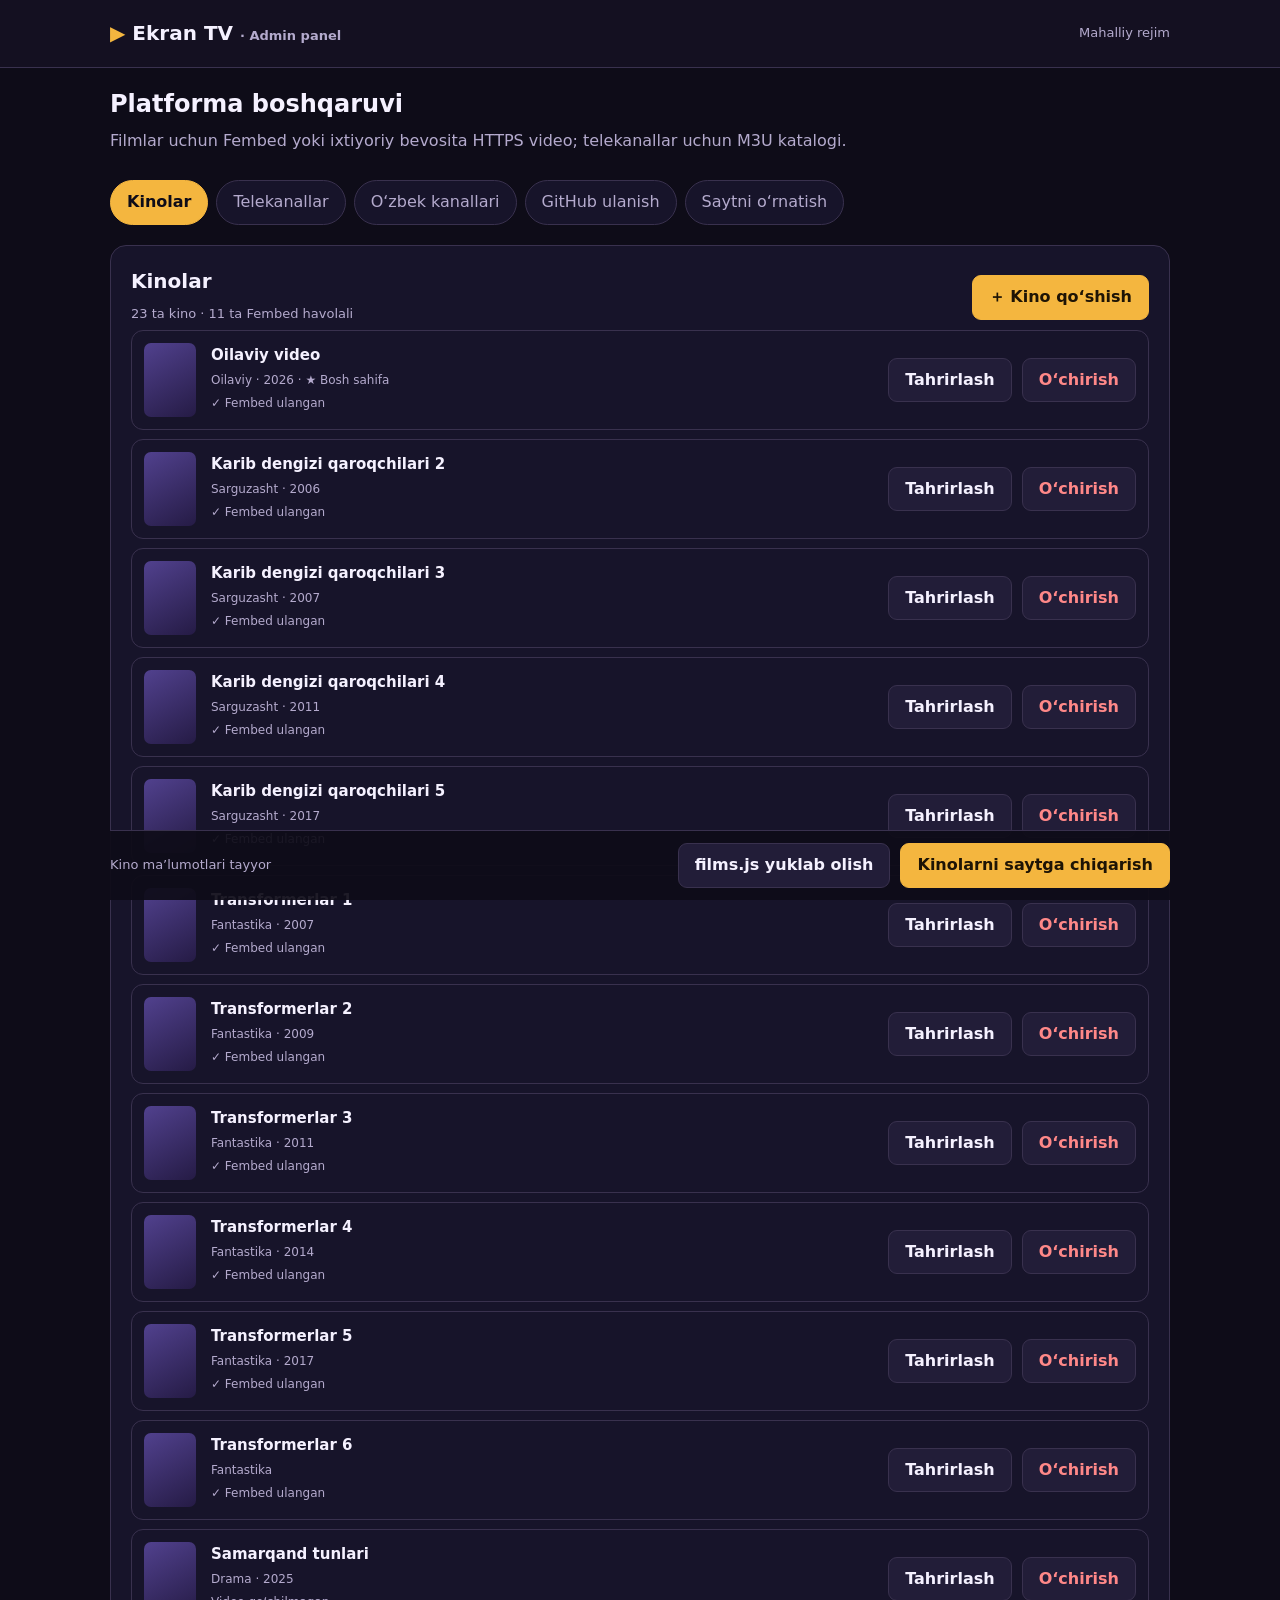
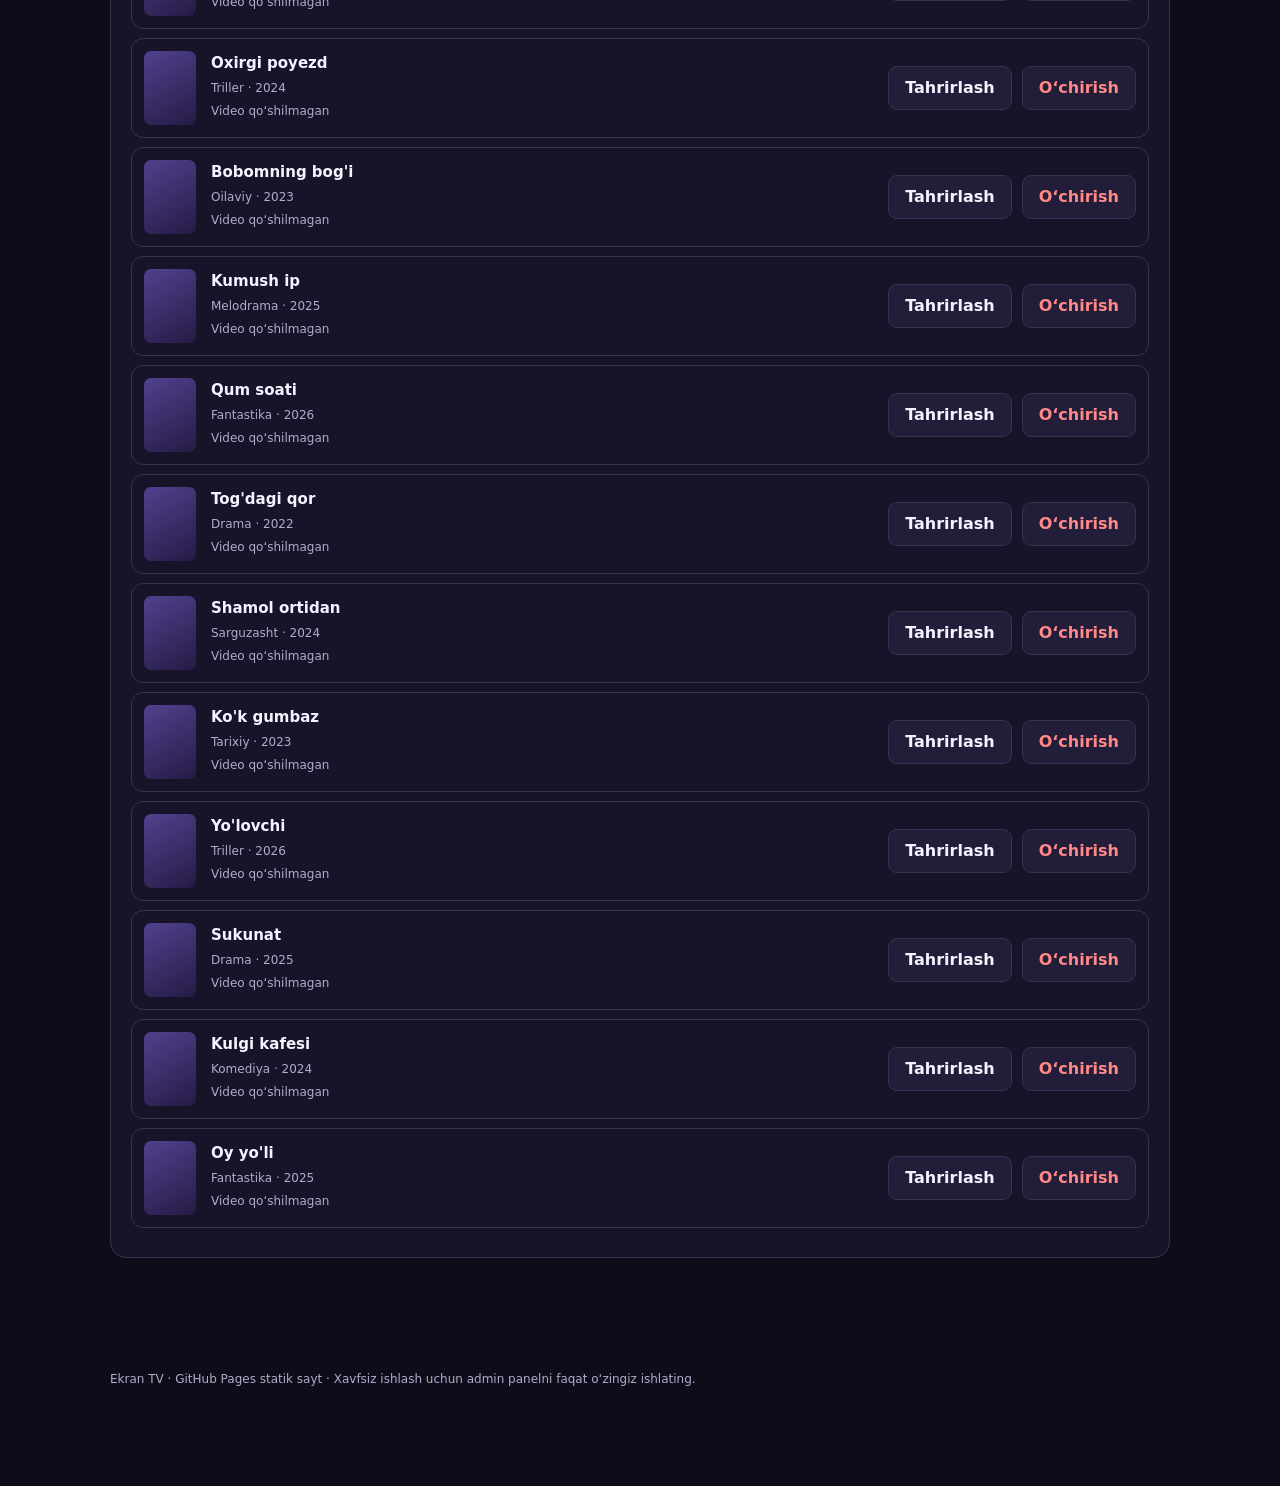
==== commit ff2ddfc9: "Support optional native HTTPS film sources for remote +/-5s seeking" ====
--- a/admin.html
+++ b/admin.html
@@ -14,13 +14,14 @@
 <body>
 <header><div class="wrap head"><div class="logo"><span class="gold">▶</span> Ekran TV <span class="sub">· Admin panel</span></div><div class="sub" id="connectionBadge">Mahalliy rejim</div></div></header>
 <main class="wrap">
-<h1>Platforma boshqaruvi</h1><p class="muted">Filmlar uchun faqat Fembed havolasi. Telekanallar uchun M3U katalogi.</p>
+<h1>Platforma boshqaruvi</h1><p class="muted">Filmlar uchun Fembed yoki ixtiyoriy bevosita HTTPS video; telekanallar uchun M3U katalogi.</p>
 <nav class="tabs" role="tablist"><button type="button" data-tab="films" aria-selected="true">Kinolar</button><button type="button" data-tab="channels" aria-selected="false">Telekanallar</button><button type="button" data-tab="uzchannels" aria-selected="false">O‘zbek kanallari</button><button type="button" data-tab="settings" aria-selected="false">GitHub ulanish</button><button type="button" data-tab="install" aria-selected="false">Saytni o‘rnatish</button></nav>
 <section data-panel="films">
 <div class="card"><div class="row between"><div><h2>Kinolar</h2><p class="sub" id="filmCount"></p></div><button class="btn primary" id="newFilm" type="button">＋ Kino qo‘shish</button></div><div id="filmList"></div></div>
 <form id="filmForm" class="card stack" hidden>
 <div class="row between"><h2 id="filmHeading">Yangi kino</h2><button type="button" class="btn" id="cancelFilm">Bekor qilish</button></div>
 <label class="field">Fembed havolasi (boshqa havola qabul qilinmaydi)<input id="filmVideo" type="url" placeholder="https://fembed.co/embed/P3z_kD-G5puOo" autocomplete="off"><span class="hint">Faqat <code>https://fembed.co/embed/VIDEO_ID</code>. Havola bo‘sh bo‘lsa, kino «Tez orada» bo‘lib turadi.</span></label>
+<label class="field">To‘g‘ridan-to‘g‘ri HTTPS video (ixtiyoriy)<input id="filmDirect" type="url" placeholder="https://video-host.example/film.mp4" autocomplete="off"><span class="hint">Faqat o‘zingiz namoyish qilishga haqli bo‘lgan HTTPS .mp4, .webm, .m4v yoki .m3u8 video. Shu manbada pult orqali ±5 soniya va pauza ishlaydi. Fembed iframe ichini saytdan boshqarib bo‘lmaydi.</span></label>
 <div class="cols"><label class="field">Kino nomi *<input id="filmTitle" type="text" required></label><label class="field">Janr *<input id="filmGenre" type="text" required></label></div>
 <div class="cols three"><label class="field">Yili<input id="filmYear" type="number" min="1900" max="2100"></label><label class="field">Davomiyligi (daq.)<input id="filmDur" type="number" min="0" max="999"></label><label class="field">Reyting (0–10)<input id="filmRating" type="number" min="0" max="10" step="0.1"></label></div>
 <div class="cols"><label class="field">Yosh chegarasi<select id="filmAge"><option>0+</option><option>6+</option><option selected>12+</option><option>16+</option><option>18+</option></select></label><label class="field">Poster URL (ixtiyoriy)<input id="posterUrl" type="text" placeholder="posters/rasm.jpg yoki https://..."></label></div>
@@ -87,8 +88,12 @@
  try{const u=new URL(v),m=u.pathname.match(/^\/(?:embed|v)\/([A-Za-z0-9_-]+)\/?$/);if(u.protocol==='https:'&&['fembed.co','www.fembed.co'].includes(u.hostname.toLowerCase())&&m)return 'https://fembed.co/embed/'+m[1];}catch{}
  return null;
 }
+function directMovieVideo(v){
+ if(!v)return '';
+ try {const u=new URL(v);return u.protocol==='https:' && /\.(?:mp4|m4v|webm|m3u8)$/i.test(u.pathname)?u.href:null;}catch{return null;}
+}
 function jsonText(v){return JSON.stringify(v,null,2);}
-function filmsJs(){return `/* Ekran TV kinolari — faqat Fembed video havolasi (video) */\nwindow.SITE = ${jsonText(SITE)};\nwindow.FILMS = ${jsonText(FILMS.map(f=>{const x={...f};delete x.youtube;return x;}))};\n`;}
+function filmsJs(){return `/* Ekran TV kinolari — Fembed (video) va ixtiyoriy bevosita HTTPS video (directVideo) */\nwindow.SITE = ${jsonText(SITE)};\nwindow.FILMS = ${jsonText(FILMS.map(f=>{const x={...f};delete x.youtube;return x;}))};\n`;}
 function channelsJs(){return `/* Ekran TV M3U katalogi — HTTP va tokenli URLlarni ommaga chiqarishdan oldin huquqni tekshiring. */\nwindow.TV_CHANNELS = ${JSON.stringify(TV)};\n`;}
 function uzChannelsJs(){return `/* Ekran TV — O‘zbek kanallari, data/uz_channels.js */\nwindow.UZ_CHANNELS = ${JSON.stringify(UZTV)};\n`;}
 function bytesB64(bytes){let s='';for(let i=0;i<bytes.length;i+=0x8000)s+=String.fromCharCode(...bytes.subarray(i,i+0x8000));return btoa(s);}
@@ -113,7 +118,7 @@
 function drawChannels(){const http=TV.filter(x=>String(x.url||'').startsWith('http://')).length;$('#channelTotal').textContent=TV.length;$('#channelGroups').textContent=new Set(TV.map(c=>c.group)).size;$('#httpTotal').textContent=http;$('#uzTotal').textContent=UZTV.length;$('#uzGroups').textContent=new Set(UZTV.map(c=>c.group)).size;$('#uzHttpTotal').textContent=UZTV.filter(x=>String(x.url||'').startsWith('http://')).length;}
 function movieForm(id){editId=id;posterFile=null;$('#posterFile').value='';$('#filmError').hidden=true;
  const f=id==null?null:FILMS.find(x=>Number(x.id)===id);$('#filmHeading').textContent=f?'Kinoni tahrirlash':'Yangi kino';
- for(const [key,val] of Object.entries({filmTitle:f?.title||'',filmVideo:f?.video||'',filmGenre:f?.genre||'',filmYear:f?((Number(f.year)>0)?f.year:''):new Date().getFullYear(),filmDur:f?.duration??90,filmAge:f?.age||'12+',filmRating:f?.rating??8,filmDesc:f?.description||'',posterUrl:f?.poster||''}))$('#'+key).value=val;
+ for(const [key,val] of Object.entries({filmTitle:f?.title||'',filmVideo:f?.video||'',filmDirect:f?.directVideo||'',filmGenre:f?.genre||'',filmYear:f?((Number(f.year)>0)?f.year:''):new Date().getFullYear(),filmDur:f?.duration??90,filmAge:f?.age||'12+',filmRating:f?.rating??8,filmDesc:f?.description||'',posterUrl:f?.poster||''}))$('#'+key).value=val;
  $('#filmHero').checked=f?SITE.heroFilmId===f.id:false;
  $('#posterPreview').hidden=!f?.poster;if(f?.poster)$('#posterPreview').src=f.poster;
  $('#filmForm').hidden=false;$('#filmForm').scrollIntoView({behavior:'smooth',block:'start'});$('#filmVideo').focus();}
@@ -121,11 +126,11 @@
 $('#cancelFilm').onclick=()=>$('#filmForm').hidden=true;
 $('#filmList').onclick=e=>{const ed=e.target.closest('[data-edit]'),dl=e.target.closest('[data-del]');if(ed)movieForm(Number(ed.dataset.edit));if(dl){const id=Number(dl.dataset.del),f=FILMS.find(x=>x.id===id);if(!f||!confirm(`“${f.title}” filmini o‘chirasizmi?`))return;FILMS=FILMS.filter(x=>x.id!==id);if(SITE.heroFilmId===id)SITE.heroFilmId=FILMS[0]?.id||null;drawMovies();}};
 $('#posterFile').onchange=e=>{posterFile=e.target.files?.[0]||null;if(!posterFile)return;const u=URL.createObjectURL(posterFile);$('#posterPreview').src=u;$('#posterPreview').hidden=false;};
-$('#filmForm').onsubmit=async e=>{e.preventDefault();const name=$('#filmTitle').value.trim(),genre=$('#filmGenre').value.trim(),link=movieVideo($('#filmVideo').value.trim());
- if(!name||!genre||link===null){setMsg($('#filmError'),!name?'Kino nomini yozing.':!genre?'Janrni kiriting.':'Faqat Fembed havolasini kiriting: https://fembed.co/embed/VIDEO_ID',true);return;}
+$('#filmForm').onsubmit=async e=>{e.preventDefault();const name=$('#filmTitle').value.trim(),genre=$('#filmGenre').value.trim(),link=movieVideo($('#filmVideo').value.trim()),direct=directMovieVideo($('#filmDirect').value.trim());
+ if(!name||!genre||link===null||direct===null){setMsg($('#filmError'),!name?'Kino nomini yozing.':!genre?'Janrni kiriting.':link===null?'Fembed havolasi noto‘g‘ri.':'To‘g‘ridan-to‘g‘ri HTTPS video .mp4, .webm, .m4v yoki .m3u8 bo‘lishi kerak.',true);return;}
  let f=editId==null?null:FILMS.find(x=>Number(x.id)===editId);
  if(!f){const id=Math.max(0,...FILMS.map(x=>Number(x.id)||0))+1;f={id,colors:['#253047','#7c5ca8','#e6cfff']};FILMS.push(f);}
- Object.assign(f,{title:name,genre,video:link||'',year:Number($('#filmYear').value)||0,duration:Math.max(0,Number($('#filmDur').value)||0),rating:Number($('#filmRating').value)||0,age:$('#filmAge').value,description:$('#filmDesc').value.trim(),poster:$('#posterUrl').value.trim()});delete f.youtube;
+ Object.assign(f,{title:name,genre,video:link||'',directVideo:direct||'',year:Number($('#filmYear').value)||0,duration:Math.max(0,Number($('#filmDur').value)||0),rating:Number($('#filmRating').value)||0,age:$('#filmAge').value,description:$('#filmDesc').value.trim(),poster:$('#posterUrl').value.trim()});delete f.youtube;
  if(posterFile){const ext=posterFile.type==='image/png'?'png':posterFile.type==='image/webp'?'webp':'jpg';const path=`posters/${slug(name)}-${f.id}.${ext}`;pendingPosters[path]=posterFile;f.poster=path;}
  if($('#filmHero').checked)SITE.heroFilmId=f.id;else if(SITE.heroFilmId===f.id)SITE.heroFilmId=FILMS[0]?.id??null;
  $('#filmForm').hidden=true;drawMovies();};
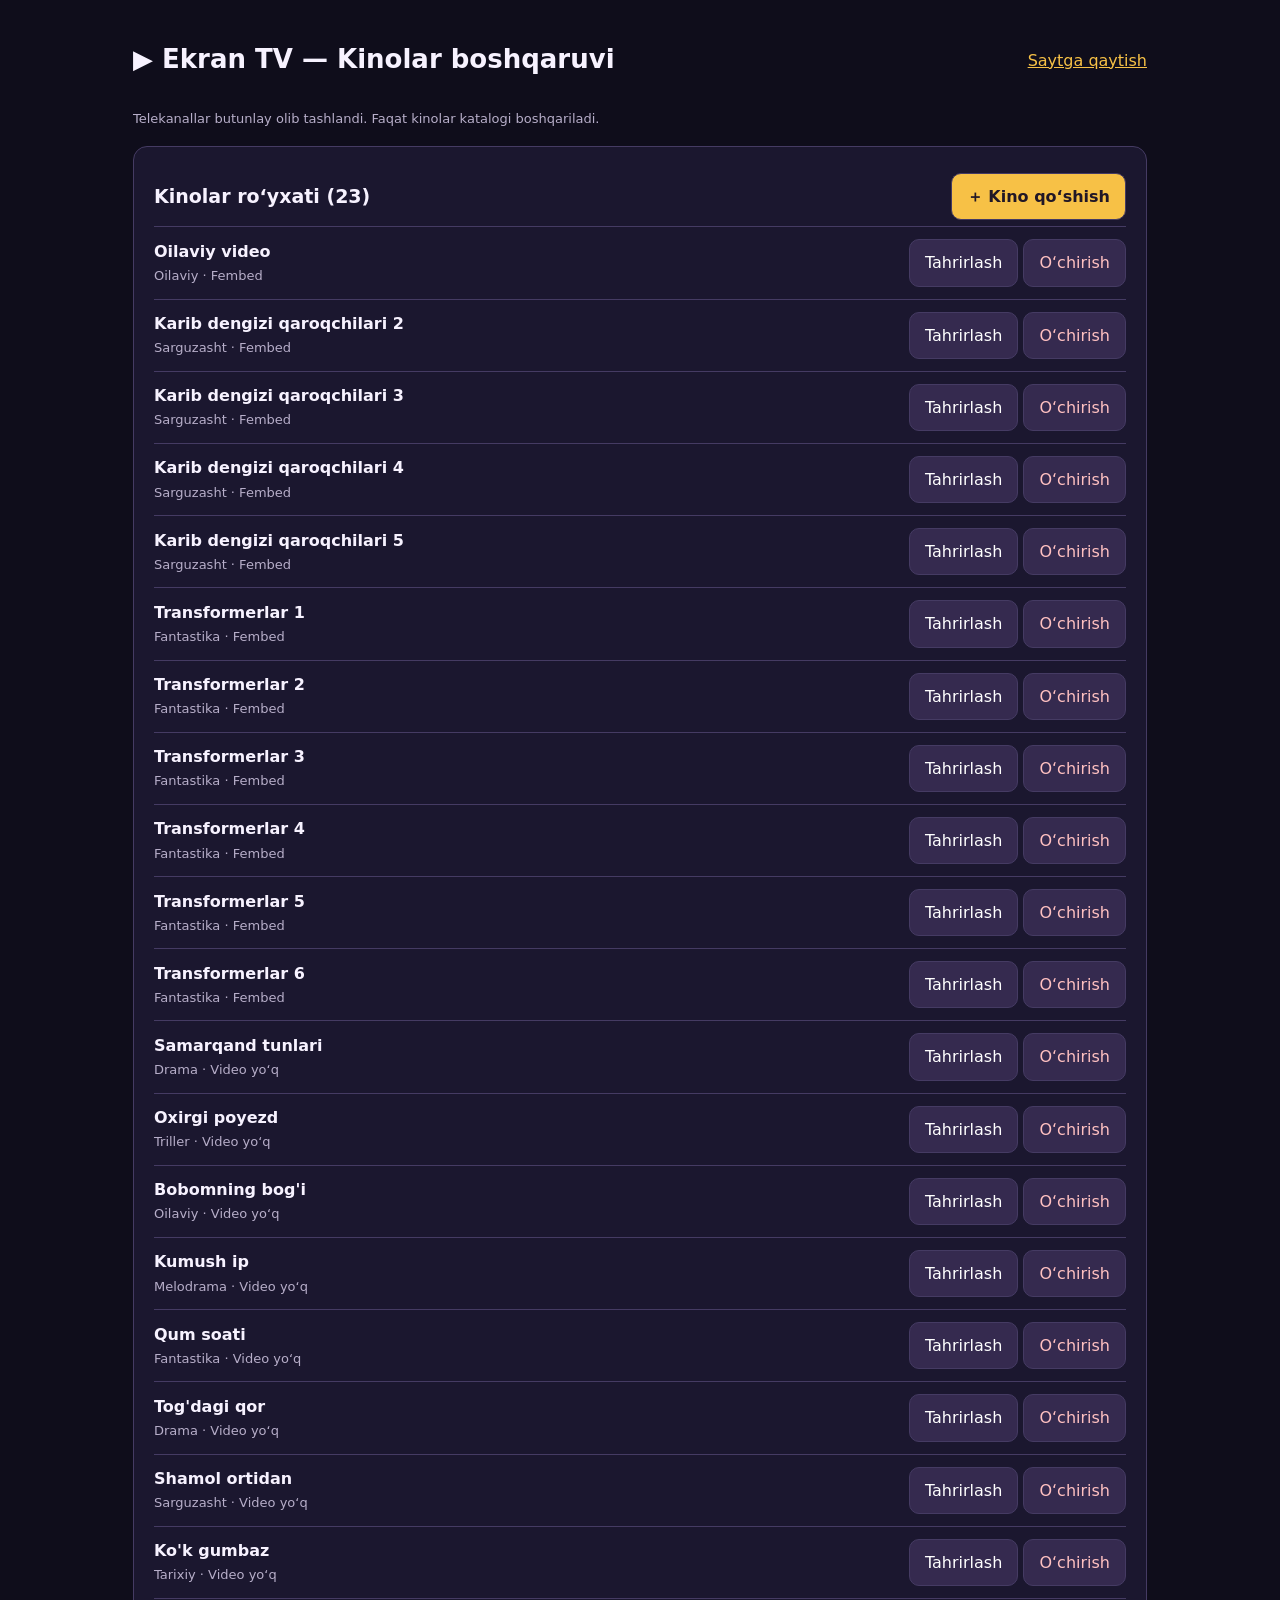
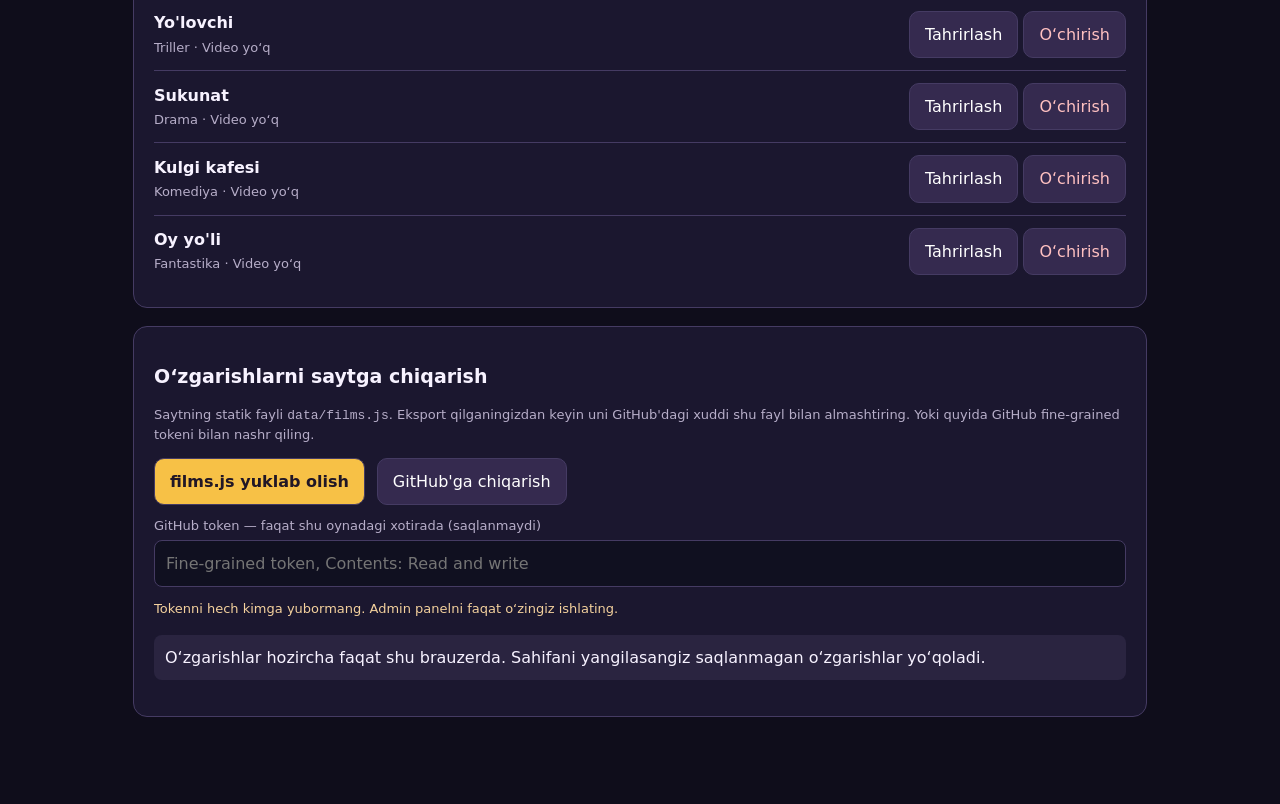
==== commit 31e9ddec: "Remove all TV channels, IPTV catalogs, navigation and player; retain movies and film admin" ====
--- a/admin.html
+++ b/admin.html
@@ -1,207 +1,66 @@
 <!doctype html>
-<html lang="uz">
-<head>
-<meta charset="utf-8"><meta name="viewport" content="width=device-width, initial-scale=1">
-<title>Ekran TV — Admin panel</title>
-<meta name="robots" content="noindex,nofollow">
+<html lang="uz"><head><meta charset="utf-8"><meta name="viewport" content="width=device-width,initial-scale=1">
+<title>Ekran TV — Kinolar admin paneli</title><meta name="robots" content="noindex,nofollow">
 <style>
-:root{color-scheme:dark;--bg:#0e0c18;--panel:#17142a;--s:#221d38;--border:#39314e;--text:#f5f1ff;--muted:#b4aacd;--gold:#f4b63f;--bad:#ff8287}
-*{box-sizing:border-box}body{margin:0;font-family:system-ui,-apple-system,"Segoe UI",sans-serif;color:var(--text);background:var(--bg);line-height:1.55}button,input,select,textarea{font:inherit}button{cursor:pointer}button:disabled{opacity:.45;cursor:not-allowed}
-a{color:var(--gold)}header{position:sticky;top:0;background:#151223ec;border-bottom:1px solid var(--border);z-index:10;backdrop-filter:blur(14px)}.wrap{max-width:1100px;margin:auto;padding:18px 20px}.head{display:flex;justify-content:space-between;gap:16px;align-items:center}.logo{font-size:20px;font-weight:800}.gold{color:var(--gold)}.sub{color:var(--muted);font-size:13px}.tabs{display:flex;gap:8px;overflow:auto;margin:26px 0 20px}.tabs button{border:1px solid var(--border);border-radius:50px;background:var(--panel);color:var(--muted);white-space:nowrap;padding:9px 16px}.tabs button[aria-selected=true]{color:var(--bg);background:var(--gold);border-color:var(--gold);font-weight:700}.card{background:var(--panel);border:1px solid var(--border);border-radius:16px;padding:20px;margin-bottom:18px}.stack{display:flex;flex-direction:column;gap:15px}.row{display:flex;flex-wrap:wrap;align-items:center;gap:10px}.row.between{justify-content:space-between}.cols{display:grid;grid-template-columns:repeat(2,minmax(0,1fr));gap:14px}.three{grid-template-columns:repeat(3,minmax(0,1fr))}label.field{display:flex;flex-direction:column;gap:6px;color:var(--muted);font-size:13px;font-weight:650}input:not([type=checkbox]):not([type=file]),select,textarea{width:100%;background:#0e0c18;border:1px solid var(--border);border-radius:10px;padding:11px 12px;color:var(--text);outline-offset:2px}textarea{min-height:90px;resize:vertical}input[type=file]{width:100%;max-width:100%;font-size:13px}.btn{border:1px solid var(--border);background:var(--s);color:var(--text);padding:9px 16px;border-radius:9px;font-weight:700}.btn.primary{background:var(--gold);border-color:var(--gold);color:#1e1405}.btn.danger{color:#ff8888}.hint{font-size:12px;color:var(--muted)}.warn{padding:13px 15px;border:1px solid #8f6430;border-radius:11px;background:#2d2418;color:#efd5a6;font-size:13px}.status{padding:11px 13px;border-radius:10px;background:var(--s);color:var(--muted);white-space:pre-wrap;overflow-wrap:anywhere}.status.bad{color:var(--bad)}.status.ok{color:#a9edb8}.movie{display:grid;grid-template-columns:52px minmax(0,1fr) auto;gap:15px;align-items:center;padding:12px;border:1px solid var(--border);border-radius:12px;margin-bottom:9px}.poster{width:52px;height:74px;border-radius:7px;background:linear-gradient(150deg,#51418e,#251b45);object-fit:cover}.movie h3{margin:0;font-size:15px}.movie p{font-size:12px;color:var(--muted);margin:4px 0}.movie .row{justify-content:flex-end}.preview{max-height:150px;max-width:110px;object-fit:cover;border-radius:9px;border:1px solid var(--border)}h1{font-size:24px;margin:0 0 4px}h2{font-size:20px;margin:0 0 7px}p{margin:6px 0}code{overflow-wrap:anywhere}.muted{color:var(--muted)}.metrics{display:flex;gap:20px;flex-wrap:wrap}.metrics b{font-size:22px;display:block;color:var(--gold)}.footer{padding:24px 0 80px;color:var(--muted);font-size:12px}.bar{position:sticky;bottom:0;padding:12px 0;background:#0e0c18ed;border-top:1px solid var(--border);z-index:10}.hidden,[hidden]{display:none!important}
-@media(max-width:700px){.cols,.three{grid-template-columns:1fr}.wrap{padding:14px}.card{padding:15px}.movie{grid-template-columns:40px minmax(0,1fr)}.movie>.row{grid-column:1/-1;justify-content:flex-start}.poster{width:40px;height:60px}}
-</style>
-</head>
-<body>
-<header><div class="wrap head"><div class="logo"><span class="gold">▶</span> Ekran TV <span class="sub">· Admin panel</span></div><div class="sub" id="connectionBadge">Mahalliy rejim</div></div></header>
-<main class="wrap">
-<h1>Platforma boshqaruvi</h1><p class="muted">Filmlar uchun Fembed yoki ixtiyoriy bevosita HTTPS video; telekanallar uchun M3U katalogi.</p>
-<nav class="tabs" role="tablist"><button type="button" data-tab="films" aria-selected="true">Kinolar</button><button type="button" data-tab="channels" aria-selected="false">Telekanallar</button><button type="button" data-tab="uzchannels" aria-selected="false">O‘zbek kanallari</button><button type="button" data-tab="settings" aria-selected="false">GitHub ulanish</button><button type="button" data-tab="install" aria-selected="false">Saytni o‘rnatish</button></nav>
-<section data-panel="films">
-<div class="card"><div class="row between"><div><h2>Kinolar</h2><p class="sub" id="filmCount"></p></div><button class="btn primary" id="newFilm" type="button">＋ Kino qo‘shish</button></div><div id="filmList"></div></div>
-<form id="filmForm" class="card stack" hidden>
-<div class="row between"><h2 id="filmHeading">Yangi kino</h2><button type="button" class="btn" id="cancelFilm">Bekor qilish</button></div>
-<label class="field">Fembed havolasi (boshqa havola qabul qilinmaydi)<input id="filmVideo" type="url" placeholder="https://fembed.co/embed/P3z_kD-G5puOo" autocomplete="off"><span class="hint">Faqat <code>https://fembed.co/embed/VIDEO_ID</code>. Havola bo‘sh bo‘lsa, kino «Tez orada» bo‘lib turadi.</span></label>
-<label class="field">To‘g‘ridan-to‘g‘ri HTTPS video (ixtiyoriy)<input id="filmDirect" type="url" placeholder="https://video-host.example/film.mp4" autocomplete="off"><span class="hint">Faqat o‘zingiz namoyish qilishga haqli bo‘lgan HTTPS .mp4, .webm, .m4v yoki .m3u8 video. Shu manbada pult orqali ±5 soniya va pauza ishlaydi. Fembed iframe ichini saytdan boshqarib bo‘lmaydi.</span></label>
-<div class="cols"><label class="field">Kino nomi *<input id="filmTitle" type="text" required></label><label class="field">Janr *<input id="filmGenre" type="text" required></label></div>
-<div class="cols three"><label class="field">Yili<input id="filmYear" type="number" min="1900" max="2100"></label><label class="field">Davomiyligi (daq.)<input id="filmDur" type="number" min="0" max="999"></label><label class="field">Reyting (0–10)<input id="filmRating" type="number" min="0" max="10" step="0.1"></label></div>
-<div class="cols"><label class="field">Yosh chegarasi<select id="filmAge"><option>0+</option><option>6+</option><option selected>12+</option><option>16+</option><option>18+</option></select></label><label class="field">Poster URL (ixtiyoriy)<input id="posterUrl" type="text" placeholder="posters/rasm.jpg yoki https://..."></label></div>
-<label class="field">Yoki poster rasmini tanlang<input type="file" id="posterFile" accept="image/jpeg,image/png,image/webp"><span class="hint">Rasmni GitHub’ga avtomatik chiqarish uchun ulanish kerak. GitHubsiz eksportda poster faylini alohida yuklab olasiz.</span></label>
-<img class="preview" id="posterPreview" hidden alt="Poster ko‘rinishi">
-<label class="field">Qisqa tavsif<textarea id="filmDesc" maxlength="500"></textarea></label>
-<label><input id="filmHero" type="checkbox"> Bosh sahifada katta ko‘rsatish</label>
-<div class="status bad" id="filmError" hidden></div>
-<div class="row"><button class="btn primary" type="submit">Saqlash</button></div>
-</form>
-</section>
-<section data-panel="channels" hidden>
-<div class="card stack"><h2>Telekanallar</h2><div class="metrics"><div><b id="channelTotal">0</b><span class="sub">jami kanal</span></div><div><b id="channelGroups">0</b><span class="sub">kategoriya</span></div><div><b id="httpTotal">0</b><span class="sub">HTTP oqim</span></div></div>
-<p class="sub">Xalqaro telekanallar <code>data/channels.js</code> faylidan ochiladi. O‘zbek kanallari alohida bo‘limda saqlanadi. M3U importdan keyin o‘zgarishlarni GitHub’ga chiqarish yoki faylni eksport qilish mumkin.</p>
-<label class="field">Xalqaro M3U IPTV ro‘yxati<input id="m3uFile" type="file" accept=".m3u,.m3u8,text/plain"></label>
-<div class="warn">Diqqat: ushbu IPTV ro‘yxatidagi HTTP oqimlar HTTPS saytda ochilmasligi mumkin. Tokenli havolalarni ommaviy GitHub repository’ga yuklasangiz, ular hammaga ko‘rinadi. Faqat huquqingiz bo‘lgan kanallarni e’lon qiling.</div>
-<div class="row"><button id="exportChannels" class="btn" type="button">channels.js faylini yuklab olish</button><button id="publishChannels" class="btn primary" type="button">Telekanallarni GitHub’ga chiqarish</button></div><div class="status" id="channelMsg" hidden></div></div>
-</section>
-<section data-panel="uzchannels" hidden>
-<div class="card stack"><h2>O‘zbek kanallari</h2><div class="metrics"><div><b id="uzTotal">0</b><span class="sub">O‘zbekiston kanali</span></div><div><b id="uzGroups">0</b><span class="sub">kategoriya</span></div><div><b id="uzHttpTotal">0</b><span class="sub">HTTP oqim</span></div></div>
-<p class="sub">Faqat O‘zbekiston kanallari <code>data/uz_channels.js</code> faylida saqlanadi. UZ.m3u dan saralangan manbalar uchun internetda alohida tekshiruv zarur. Xalqaro telekanallar ro‘yxatiga qo‘shilmaydi.</p>
-<label class="field">Yangi o‘zbek IPTV M3U fayli<input id="uzM3uFile" type="file" accept=".m3u,.m3u8,text/plain"></label>
-<div class="warn">Jonli efirlarni ommaga tarqatish uchun huquq va ruxsat zarur. HTTPS manzillari ham provayder sozlamasiga bog‘liq.</div>
-<div class="row"><button id="exportUz" class="btn" type="button">uz_channels.js faylini yuklab olish</button><button id="publishUz" class="btn primary" type="button">O‘zbek kanallarini GitHub’ga chiqarish</button></div><div class="status" id="uzMsg" hidden></div></div>
-</section>
-<section data-panel="settings" hidden>
-<div class="card stack"><h2>GitHub’ga ulanish</h2><p class="sub">Ulanganingizdan so‘ng admin panel filmlar va kanallarni repository’ga yangilaydi. Token faqat joriy tab sessiyasida saqlanadi, sayt kodiga yozilmaydi.</p>
-<div class="cols three"><label class="field">Login<input id="owner" autocomplete="off"></label><label class="field">Repository<input id="repo" autocomplete="off"></label><label class="field">Branch<input id="branch" autocomplete="off"></label></div>
-<label class="field">GitHub fine-grained token<input id="token" type="password" autocomplete="off" placeholder="github_pat_..."><span class="hint">Faqat bitta repository uchun Contents: Read and write ruxsatini bering. Tokenni hech kimga yubormang.</span></label>
-<div class="row"><button class="btn primary" type="button" id="connect">Ulanish va yangilarini olish</button><button class="btn" type="button" id="disconnect">Tokenni o‘chirish</button><button class="btn" type="button" id="reload">GitHub’dan qayta o‘qish</button></div><div class="status" id="connectMsg" hidden></div></div>
-</section>
-<section data-panel="install" hidden>
-<div class="card stack"><h2>Saytni GitHub’ga o‘rnatish</h2><p class="sub">Bu imkoniyat ZIP ichidagi <code>ekran-tv-tools/ekran-tv-panel.html</code> faylida ishlaydi. U butun sayt fayllarini GitHub repository’ga yuklaydi. Oddiy <code>admin.html</code> esa saytga kino va telekanal yangilash uchun.</p>
-<div class="warn">Eslatma: xalqaro <code>data/channels.js</code> faylida HTTP oqimlar va URL tokenlari mavjud. Faylni ommaga yuklashdan oldin provayder ruxsati va token xavfsizligini tekshiring.</div>
-<div class="row"><button type="button" class="btn primary" id="installBtn">Sayt fayllarini GitHub’ga joylash</button></div><div id="installInfo" class="status"></div><div id="installLog" class="status" hidden></div>
-</section>
-<div class="bar"><div class="row between"><span class="sub" id="changeText">O‘zgarish yo‘q</span><div class="row"><button id="exportFilms" type="button" class="btn">films.js yuklab olish</button><button id="publishFilms" type="button" class="btn primary">Kinolarni saytga chiqarish</button></div></div></div>
-<div class="footer">Ekran TV · GitHub Pages statik sayt · Xavfsiz ishlash uchun admin panelni faqat o‘zingiz ishlating.</div>
-</main>
-<script src="data/films.js"></script>
-<script src="data/channels.js"></script>
-<script src="data/uz_channels.js"></script>
-<script>
-const SITE_FILES = /*__FILES__*/null;
-(() => {
-'use strict';
-const $=q=>document.querySelector(q), $$=q=>[...document.querySelectorAll(q)];
-const setMsg=(el,msg,bad=false)=>{el.textContent=msg;el.hidden=false;el.classList.toggle('bad',bad);el.classList.toggle('ok',!bad);};
-const esc=x=>String(x??'').replace(/[&<>"']/g,c=>({'&':'&amp;','<':'&lt;','>':'&gt;','"':'&quot;',"'":'&#39;'}[c]));
-let SITE=JSON.parse(JSON.stringify(window.SITE||{name:'Ekran TV',heroFilmId:90001}));
-let FILMS=JSON.parse(JSON.stringify(window.FILMS||[])).map(f=>{delete f.youtube;return f;});
-let TV=JSON.parse(JSON.stringify(window.TV_CHANNELS||[]));
-let UZTV=JSON.parse(JSON.stringify(window.UZ_CHANNELS||[]));
-let baseFilms='',baseChannels='',baseUz='',pendingPosters={};
-let editId=null,posterFile=null,connected=false;
-const config={owner:'alishertv3003-max',repo:'ekran-tv',branch:'main',token:''};
-try{Object.assign(config,JSON.parse(sessionStorage.getItem('ekran-github')||'{}'));}catch{}
-for(const k of ['owner','repo','branch','token'])$('#'+k).value=config[k]||'';
-function tab(name){$$('[data-panel]').forEach(p=>p.hidden=p.dataset.panel!==name);$$('[data-tab]').forEach(b=>b.setAttribute('aria-selected',String(b.dataset.tab===name)));}
-$$('[data-tab]').forEach(b=>b.onclick=()=>tab(b.dataset.tab));
-function slug(s){return s.toLocaleLowerCase().normalize('NFD').replace(/[\u0300-\u036f]/g,'').replace(/[^a-z0-9]+/g,'-').replace(/^-|-$/g,'').slice(0,35)||'kino';}
-function movieVideo(v){
- if(!v)return '';
- try{const u=new URL(v),m=u.pathname.match(/^\/(?:embed|v)\/([A-Za-z0-9_-]+)\/?$/);if(u.protocol==='https:'&&['fembed.co','www.fembed.co'].includes(u.hostname.toLowerCase())&&m)return 'https://fembed.co/embed/'+m[1];}catch{}
- return null;
-}
-function directMovieVideo(v){
- if(!v)return '';
- try {const u=new URL(v);return u.protocol==='https:' && /\.(?:mp4|m4v|webm|m3u8)$/i.test(u.pathname)?u.href:null;}catch{return null;}
-}
-function jsonText(v){return JSON.stringify(v,null,2);}
-function filmsJs(){return `/* Ekran TV kinolari — Fembed (video) va ixtiyoriy bevosita HTTPS video (directVideo) */\nwindow.SITE = ${jsonText(SITE)};\nwindow.FILMS = ${jsonText(FILMS.map(f=>{const x={...f};delete x.youtube;return x;}))};\n`;}
-function channelsJs(){return `/* Ekran TV M3U katalogi — HTTP va tokenli URLlarni ommaga chiqarishdan oldin huquqni tekshiring. */\nwindow.TV_CHANNELS = ${JSON.stringify(TV)};\n`;}
-function uzChannelsJs(){return `/* Ekran TV — O‘zbek kanallari, data/uz_channels.js */\nwindow.UZ_CHANNELS = ${JSON.stringify(UZTV)};\n`;}
-function bytesB64(bytes){let s='';for(let i=0;i<bytes.length;i+=0x8000)s+=String.fromCharCode(...bytes.subarray(i,i+0x8000));return btoa(s);}
-const b64text=t=>bytesB64(new TextEncoder().encode(t));
-const unb64=x=>new TextDecoder().decode(Uint8Array.from(atob(x.replace(/\s/g,'')),c=>c.charCodeAt(0)));
-async function github(path,method='GET',body=null){if(!config.token)throw Error('GitHub tokeni kiritilmagan. Ulanish bo‘limiga o‘ting.');
- const url=`https://api.github.com/repos/${encodeURIComponent(config.owner)}/${encodeURIComponent(config.repo)}${path}`;
- let res;try{res=await fetch(url,{method,headers:{'Accept':'application/vnd.github+json','Authorization':'Bearer '+config.token,'X-GitHub-Api-Version':'2022-11-28',...(body?{'Content-Type':'application/json'}:{})},body:body?JSON.stringify(body):undefined});}catch{throw Error('GitHub bilan bog‘lanib bo‘lmadi. Internetni tekshiring.');}
- let d;try{d=await res.json();}catch{d={};}
- if(!res.ok&&res.status!==404)throw Error(`GitHub xato ${res.status}: ${(d.message||'Ruxsat yoki repository sozlamasini tekshiring.').slice(0,180)}`);
- return {ok:res.ok,status:res.status,data:d};
-}
-async function getFile(name){const r=await github(`/contents/${name.split('/').map(encodeURIComponent).join('/')}?ref=${encodeURIComponent(config.branch)}`);return r.ok?r.data:null;}
-async function putFile(name,b64){const cur=await getFile(name),body={message:'Ekran TV: '+name+' yangilandi',content:b64,branch:config.branch};if(cur?.sha)body.sha=cur.sha;
- const r=await github(`/contents/${name.split('/').map(encodeURIComponent).join('/')}`,'PUT',body);return r.data;}
-function renew(){baseFilms=JSON.stringify({SITE,FILMS});baseChannels=JSON.stringify(TV);baseUz=JSON.stringify(UZTV);}
-function changed(){return JSON.stringify({SITE,FILMS})!==baseFilms||Object.keys(pendingPosters).length>0;}
-function updateBar(){$('#changeText').textContent=changed()?'Kinolar bo‘yicha saqlanmagan o‘zgarishlar bor':'Kino ma’lumotlari tayyor';$('#filmCount').textContent=`${FILMS.length} ta kino · ${FILMS.filter(f=>!!movieVideo(f.video)).length} ta Fembed havolali`;}
-function fileDownload(filename,content,mime='application/javascript'){const blob=new Blob([content],{type:mime}),url=URL.createObjectURL(blob),a=document.createElement('a');a.href=url;a.download=filename;a.click();setTimeout(()=>URL.revokeObjectURL(url),2000);}
-function drawMovies(){updateBar();$('#filmList').innerHTML=FILMS.map(f=>{const img=String(f.poster||'');const safe=/^(https:\/\/|posters\/)/.test(img)?img:'';
-return `<article class="movie">${safe?`<img class="poster" src="${esc(safe)}" loading="lazy" alt="">`:'<div class="poster"></div>'}<div><h3>${esc(f.title)}</h3><p>${esc(f.genre)} ${Number(f.year)>0?'· '+esc(f.year):''} ${SITE.heroFilmId===f.id?'· ★ Bosh sahifa':''}</p><p>${movieVideo(f.video)?'✓ Fembed ulangan':'Video qo‘shilmagan'}</p></div><div class="row"><button class="btn" data-edit="${f.id}" type="button">Tahrirlash</button><button class="btn danger" data-del="${f.id}" type="button">O‘chirish</button></div></article>`;}).join('')||'<p class="muted">Kinolar yo‘q. «Kino qo‘shish» ni bosing.</p>';}
-function drawChannels(){const http=TV.filter(x=>String(x.url||'').startsWith('http://')).length;$('#channelTotal').textContent=TV.length;$('#channelGroups').textContent=new Set(TV.map(c=>c.group)).size;$('#httpTotal').textContent=http;$('#uzTotal').textContent=UZTV.length;$('#uzGroups').textContent=new Set(UZTV.map(c=>c.group)).size;$('#uzHttpTotal').textContent=UZTV.filter(x=>String(x.url||'').startsWith('http://')).length;}
-function movieForm(id){editId=id;posterFile=null;$('#posterFile').value='';$('#filmError').hidden=true;
- const f=id==null?null:FILMS.find(x=>Number(x.id)===id);$('#filmHeading').textContent=f?'Kinoni tahrirlash':'Yangi kino';
- for(const [key,val] of Object.entries({filmTitle:f?.title||'',filmVideo:f?.video||'',filmDirect:f?.directVideo||'',filmGenre:f?.genre||'',filmYear:f?((Number(f.year)>0)?f.year:''):new Date().getFullYear(),filmDur:f?.duration??90,filmAge:f?.age||'12+',filmRating:f?.rating??8,filmDesc:f?.description||'',posterUrl:f?.poster||''}))$('#'+key).value=val;
- $('#filmHero').checked=f?SITE.heroFilmId===f.id:false;
- $('#posterPreview').hidden=!f?.poster;if(f?.poster)$('#posterPreview').src=f.poster;
- $('#filmForm').hidden=false;$('#filmForm').scrollIntoView({behavior:'smooth',block:'start'});$('#filmVideo').focus();}
-$('#newFilm').onclick=()=>movieForm(null);
-$('#cancelFilm').onclick=()=>$('#filmForm').hidden=true;
-$('#filmList').onclick=e=>{const ed=e.target.closest('[data-edit]'),dl=e.target.closest('[data-del]');if(ed)movieForm(Number(ed.dataset.edit));if(dl){const id=Number(dl.dataset.del),f=FILMS.find(x=>x.id===id);if(!f||!confirm(`“${f.title}” filmini o‘chirasizmi?`))return;FILMS=FILMS.filter(x=>x.id!==id);if(SITE.heroFilmId===id)SITE.heroFilmId=FILMS[0]?.id||null;drawMovies();}};
-$('#posterFile').onchange=e=>{posterFile=e.target.files?.[0]||null;if(!posterFile)return;const u=URL.createObjectURL(posterFile);$('#posterPreview').src=u;$('#posterPreview').hidden=false;};
-$('#filmForm').onsubmit=async e=>{e.preventDefault();const name=$('#filmTitle').value.trim(),genre=$('#filmGenre').value.trim(),link=movieVideo($('#filmVideo').value.trim()),direct=directMovieVideo($('#filmDirect').value.trim());
- if(!name||!genre||link===null||direct===null){setMsg($('#filmError'),!name?'Kino nomini yozing.':!genre?'Janrni kiriting.':link===null?'Fembed havolasi noto‘g‘ri.':'To‘g‘ridan-to‘g‘ri HTTPS video .mp4, .webm, .m4v yoki .m3u8 bo‘lishi kerak.',true);return;}
- let f=editId==null?null:FILMS.find(x=>Number(x.id)===editId);
- if(!f){const id=Math.max(0,...FILMS.map(x=>Number(x.id)||0))+1;f={id,colors:['#253047','#7c5ca8','#e6cfff']};FILMS.push(f);}
- Object.assign(f,{title:name,genre,video:link||'',directVideo:direct||'',year:Number($('#filmYear').value)||0,duration:Math.max(0,Number($('#filmDur').value)||0),rating:Number($('#filmRating').value)||0,age:$('#filmAge').value,description:$('#filmDesc').value.trim(),poster:$('#posterUrl').value.trim()});delete f.youtube;
- if(posterFile){const ext=posterFile.type==='image/png'?'png':posterFile.type==='image/webp'?'webp':'jpg';const path=`posters/${slug(name)}-${f.id}.${ext}`;pendingPosters[path]=posterFile;f.poster=path;}
- if($('#filmHero').checked)SITE.heroFilmId=f.id;else if(SITE.heroFilmId===f.id)SITE.heroFilmId=FILMS[0]?.id??null;
- $('#filmForm').hidden=true;drawMovies();};
-$('#exportFilms').onclick=()=>{fileDownload('films.js',filmsJs());for(const [name,file] of Object.entries(pendingPosters))fileDownload(name.split('/').pop(),file,'application/octet-stream');};
-$('#exportChannels').onclick=()=>fileDownload('channels.js',channelsJs());
-$('#exportUz').onclick=()=>fileDownload('uz_channels.js',uzChannelsJs());
-function parseM3u(text){
- const lines=text.split(/\r?\n/);let entry=null,channels=[];
- for(let line of lines){line=line.trim();if(line.startsWith('#EXTINF:')){const a={};for(const m of line.matchAll(/([\w-]+)="([^"]*)"/g))a[m[1]]=m[2];entry={name:line.includes(',')?line.slice(line.lastIndexOf(',')+1).trim():(a['tvg-name']||'Nomsiz kanal'),group:a['group-title']||'Boshqa',logo:a['tvg-logo']||'',tvgId:a['tvg-id']||''};}
- else if(entry&&line&&!line.startsWith('#')){if(/^https?:\/\//i.test(line))channels.push({...entry,url:line});entry=null;}}
- return channels;
-}
-function isUz(c){return /uzbekistan|o.zbekiston/i.test(String(c.group||'')) || /\.uz@/i.test(String(c.tvgId||''));}
-async function importM3u(e,scope){
- const file=e.target.files?.[0];if(!file)return;
- const msg=$(scope==='uz'?'#uzMsg':'#channelMsg');
- if(file.size>8*1024*1024){setMsg(msg,'M3U fayli 8 MB dan katta.',true);return;}
- const text=await file.text();if(!text.trimStart().startsWith('#EXTM3U')){setMsg(msg,'M3U fayli xato: #EXTM3U boshlanishi kerak.',true);return;}
- const parsed=parseM3u(text);
- if(!parsed.length){setMsg(msg,'Kanallar topilmadi.',true);return;}
- if(scope==='uz'){const valid=parsed.filter(c=>/^https:\/\//i.test(c.url)&&new URL(c.url).pathname.toLowerCase().endsWith('.m3u8'));let seen=new Set();UZTV=valid.filter(c=>!seen.has(c.url)&&seen.add(c.url)).map(c=>({...c,quality:(c.name.match(/(?:^|\s)(FHD|HD|SD)(?:\s|$)/i)?.[1]||'').toUpperCase()}));setMsg(msg,`${UZTV.length} ta HTTPS HLS manzili import qilindi; ${parsed.length-UZTV.length} ta HTTP, boshqa format yoki takroriy manzil chiqarildi. Efirning ishlashi avtomatik tekshirilmagan.`);}
- else{TV=parsed.filter(c=>!isUz(c));setMsg(msg,`${TV.length} ta xalqaro kanal import qilindi. O‘zbekiston kanallari alohida bo‘limga joylanadi.`);}
- drawChannels();
-}
-$('#m3uFile').onchange=e=>importM3u(e,'world');
-$('#uzM3uFile').onchange=e=>importM3u(e,'uz');
-$('#connect').onclick=async()=>{for(const k of ['owner','repo','branch','token'])config[k]=$('#'+k).value.trim();if(!config.owner||!config.repo||!config.token){setMsg($('#connectMsg'),'GitHub ma’lumotlari va tokenni kiriting.',true);return;}
- try{const r=await github('');if(!r.ok)throw Error('Repository topilmadi.');sessionStorage.setItem('ekran-github',JSON.stringify(config));connected=true;$('#connectionBadge').textContent=`✓ ${config.owner}/${config.repo}`;setMsg($('#connectMsg'),'GitHub ulandi. Hozirgi ma’lumotlar o‘qilmoqda.');await readRemote();}catch(err){connected=false;setMsg($('#connectMsg'),err.message,true);}};
-$('#disconnect').onclick=()=>{config.token='';$('#token').value='';sessionStorage.removeItem('ekran-github');connected=false;$('#connectionBadge').textContent='Mahalliy rejim';setMsg($('#connectMsg'),'GitHub tokeni sessiyadan o‘chirildi.');};
-async function readRemote(){
- if(changed()&&!confirm('Mahalliy kinolar o‘zgarishi bor. GitHub’dagi fayllar bilan almashtiraymi?'))return;
- try{const f=await getFile('data/films.js');if(f?.content){const w={};new Function('window',unb64(f.content))(w);SITE=w.SITE||SITE;FILMS=(w.FILMS||[]).map(x=>{delete x.youtube;return x;});}
- const c=await getFile('data/channels.js');if(c?.content){const w={};new Function('window',unb64(c.content))(w);TV=w.TV_CHANNELS||TV;}
- const uc=await getFile('data/uz_channels.js');if(uc?.content){const w={};new Function('window',unb64(uc.content))(w);UZTV=w.UZ_CHANNELS||UZTV;}
- pendingPosters={};renew();drawMovies();drawChannels();setMsg($('#connectMsg'),'GitHub’dagi kinolar, telekanallar va O‘zbek kanallari yangilandi.');}catch(err){setMsg($('#connectMsg'),'Fayllarni o‘qishda xato: '+err.message,true);}
-}
-$('#reload').onclick=readRemote;
-async function publishFilms(){if(!connected){alert('Avval «GitHub ulanish» bo‘limida token bilan ulaning yoki films.js faylini yuklab oling.');return;}
- const button=$('#publishFilms');button.disabled=true;button.textContent='Yuklanmoqda…';
- try{for(const [path,file] of Object.entries(pendingPosters)){const b64=bytesB64(new Uint8Array(await file.arrayBuffer()));await putFile(path,b64);}
- await putFile('data/films.js',b64text(filmsJs()));pendingPosters={};baseFilms=JSON.stringify({SITE,FILMS});updateBar();alert('Kinolar GitHub’ga joylandi. Saytda yangilanishi biroz vaqt olishi mumkin.');}catch(e){alert(e.message);}finally{button.disabled=false;button.textContent='Kinolarni saytga chiqarish';}}
-$('#publishFilms').onclick=publishFilms;
-$('#publishChannels').onclick=async()=>{
- if(!connected){setMsg($('#channelMsg'),'Avval GitHub ulanish bo‘limida ulaning, yoki channels.js faylini eksport qiling.',true);return;}
- if(!confirm('Kanallar ro‘yxati va URL tokenlari GitHub repository’ga yoziladi. Tegishli huquq va ruxsatingiz bormi?'))return;
- const b=$('#publishChannels');b.disabled=true;
- try{await putFile('data/channels.js',b64text(channelsJs()));baseChannels=JSON.stringify(TV);setMsg($('#channelMsg'),'Kanallar GitHub’ga chiqarildi.');}catch(e){setMsg($('#channelMsg'),e.message,true);}finally{b.disabled=false;}
+:root{color-scheme:dark;--bg:#0f0d1b;--panel:#1b172f;--border:#453b63;--text:#f7f2ff;--muted:#b7aec9;--gold:#f7c146}
+*{box-sizing:border-box}body{margin:0;background:var(--bg);color:var(--text);font-family:system-ui,sans-serif;line-height:1.45}
+main{max-width:1050px;margin:auto;padding:24px 18px 70px}h1{font-size:26px}h2{font-size:19px}a{color:var(--gold)}
+.card{border:1px solid var(--border);border-radius:14px;background:var(--panel);padding:20px;margin:18px 0}
+button,input,textarea,select{font:inherit}button{cursor:pointer;padding:11px 15px;background:#352a4f;color:white;border:1px solid var(--border);border-radius:10px}
+button.primary{background:var(--gold);color:#211726;font-weight:800}button.danger{color:#ffc1c1}
+label{display:block;color:var(--muted);font-size:13px;margin:12px 0 4px}input,textarea,select{width:100%;background:#101020;color:var(--text);border:1px solid var(--border);border-radius:8px;padding:11px}
+textarea{min-height:94px}.row{display:flex;gap:12px;align-items:center;flex-wrap:wrap}.grow{flex:1}
+.grid{display:grid;grid-template-columns:repeat(2,minmax(0,1fr));gap:12px}.small{font-size:13px;color:var(--muted)}
+.movie{border-top:1px solid var(--border);padding:12px 0;display:flex;align-items:center;gap:15px}.movie strong{display:block}.movie .buttons{margin-left:auto;white-space:nowrap}
+#status{padding:11px;background:#2a2440;border-radius:8px;white-space:pre-wrap}.warn{color:#f4d19d}
+[hidden]{display:none!important}@media(max-width:600px){.grid{grid-template-columns:1fr}.movie{align-items:flex-start;flex-wrap:wrap}.movie .buttons{margin-left:0}}
+</style></head><body><main>
+<div class="row"><h1 class="grow">▶ Ekran TV — Kinolar boshqaruvi</h1><a href="./">Saytga qaytish</a></div>
+<p class="small">Telekanallar butunlay olib tashlandi. Faqat kinolar katalogi boshqariladi.</p>
+<section class="card"><div class="row"><h2 class="grow">Kinolar ro‘yxati (<span id="count"></span>)</h2><button class="primary" id="addFilm">＋ Kino qo‘shish</button></div><div id="movies"></div></section>
+<section class="card" id="editor" hidden><div class="row"><h2 class="grow" id="editHeading">Kino</h2><button id="cancel" type="button">Bekor qilish</button></div>
+<form id="movieForm">
+<div class="grid"><div><label for="title">Kino nomi *</label><input id="title" required></div><div><label for="genre">Janr *</label><input id="genre" required></div></div>
+<label for="video">Fembed havolasi</label><input id="video" type="url" placeholder="https://fembed.co/embed/VIDEO_ID"><p class="small">Faqat fembed.co/embed/ID formatidagi havola qabul qilinadi.</p>
+<div class="grid"><div><label for="year">Yili</label><input id="year" type="number" min="1900" max="2100"></div><div><label for="duration">Davomiyligi, daqiqa</label><input id="duration" type="number" min="0"></div><div><label for="age">Yosh chegarasi</label><select id="age"><option>0+</option><option>6+</option><option>12+</option><option>16+</option><option>18+</option></select></div><div><label for="rating">Reyting</label><input id="rating" type="number" min="0" max="10" step="0.1"></div></div>
+<label for="poster">Poster manzili (HTTPS yoki posters/ ichidagi fayl)</label><input id="poster">
+<label for="description">Tavsif</label><textarea id="description"></textarea>
+<label><input id="hero" type="checkbox" style="width:auto"> Bosh sahifada katta ko‘rsatish</label>
+<p id="error" class="warn" hidden></p><button class="primary" type="submit">Saqlash</button>
+</form></section>
+<section class="card"><h2>O‘zgarishlarni saytga chiqarish</h2><p class="small">Saytning statik fayli <code>data/films.js</code>. Eksport qilganingizdan keyin uni GitHub'dagi xuddi shu fayl bilan almashtiring. Yoki quyida GitHub fine-grained tokeni bilan nashr qiling.</p>
+<div class="row"><button class="primary" id="export">films.js yuklab olish</button><button id="publish">GitHub'ga chiqarish</button></div>
+<label for="token">GitHub token — faqat shu oynadagi xotirada (saqlanmaydi)</label><input id="token" type="password" autocomplete="off" placeholder="Fine-grained token, Contents: Read and write"><p class="small warn">Tokenni hech kimga yubormang. Admin panelni faqat o‘zingiz ishlating.</p>
+<p id="status">O‘zgarishlar hozircha faqat shu brauzerda. Sahifani yangilasangiz saqlanmagan o‘zgarishlar yo‘qoladi.</p></section>
+</main><script src="data/films.js"></script><script>
+(function(){'use strict';
+const $=q=>document.querySelector(q),esc=s=>String(s??'').replace(/[&<>"']/g,c=>({'&':'&amp;','<':'&lt;','>':'&gt;','"':'&quot;',"'":'&#39;'}[c]));
+let films=JSON.parse(JSON.stringify(window.FILMS||[]));let site=JSON.parse(JSON.stringify(window.SITE||{name:'Ekran TV'}));let editId=null;
+const fields=['title','genre','video','year','duration','age','rating','poster','description'];
+function movieUrl(v){v=String(v||'').trim();if(!v)return '';try{const u=new URL(v),m=u.pathname.match(/^\/(?:embed|v)\/([A-Za-z0-9_-]+)\/?$/);if(u.protocol==='https:'&&['fembed.co','www.fembed.co'].includes(u.hostname.toLowerCase())&&m)return 'https://fembed.co/embed/'+m[1];}catch{}return null;}
+function show(){ $('#count').textContent=films.length;$('#movies').innerHTML=films.map(f=>'<div class="movie"><div class="grow"><strong>'+esc(f.title)+'</strong><span class="small">'+esc(f.genre||'')+' · '+esc(f.video?'Fembed':'Video yo‘q')+'</span></div><div class="buttons"><button data-edit="'+f.id+'">Tahrirlash</button> <button class="danger" data-delete="'+f.id+'">O‘chirish</button></div></div>').join('')||'<p>Kino yo‘q.</p>';}
+function form(f){editId=f?.id??null;$('#editor').hidden=false;$('#editHeading').textContent=f?'Kinoni tahrirlash':'Yangi kino';for(const field of fields)$('#'+field).value=f?.[field]??'';$('#age').value=f?.age||'12+';$('#hero').checked=!!f&&Number(site.heroFilmId)===Number(f.id);$('#error').hidden=true;$('#editor').scrollIntoView({behavior:'smooth'});}
+$('#addFilm').onclick=()=>form(null);$('#cancel').onclick=()=>{$('#editor').hidden=true;};
+$('#movies').onclick=e=>{const a=e.target.closest('[data-edit]'),b=e.target.closest('[data-delete]');if(a){form(films.find(f=>f.id===Number(a.dataset.edit)));return;}if(b){if(confirm('Kinoni o‘chirasizmi?')){films=films.filter(f=>f.id!==Number(b.dataset.delete));show();}}};
+$('#movieForm').onsubmit=e=>{e.preventDefault();const url=movieUrl($('#video').value);if(url===null){$('#error').hidden=false;$('#error').textContent='Faqat haqiqiy Fembed HTTPS havolasini kiriting.';return;}const old=films.find(f=>f.id===editId);const f=old?{...old}:{id:Math.max(100000,...films.map(x=>Number(x.id)||0))+1,colors:['#262344','#5a4390','#e7d6ff']};
+for(const field of fields)f[field]=$('#'+field).value.trim();
+f.video=url;f.year=Number(f.year)||0;f.duration=Number(f.duration)||0;f.rating=f.rating===''?null:Number(f.rating);
+if(old)Object.assign(old,f);else films.push(f);if($('#hero').checked)site.heroFilmId=f.id;
+$('#editor').hidden=true;show();$('#status').textContent='O‘zgarish tayyor. films.js faylini eksport qiling yoki GitHub’ga chiqaring.';};
+function source(){return '/* Ekran TV — faqat kinolar */\nwindow.SITE = '+JSON.stringify(site,null,2)+';\nwindow.FILMS = '+JSON.stringify(films,null,2)+';\n';}
+$('#export').onclick=()=>{const a=document.createElement('a'),blob=new Blob([source()],{type:'text/javascript;charset=utf-8'});a.href=URL.createObjectURL(blob);a.download='films.js';a.click();setTimeout(()=>URL.revokeObjectURL(a.href),3000);};
+$('#publish').onclick=async()=>{
+ const token=$('#token').value.trim();if(!token){$('#status').textContent='GitHub token kiriting.';return;}
+ const path='https://api.github.com/repos/alishertv3003-max/ekran-tv/contents/data/films.js';
+ const headers={'Authorization':'Bearer '+token,'Accept':'application/vnd.github+json','X-GitHub-Api-Version':'2022-11-28'};
+ const button=$('#publish');button.disabled=true;$('#status').textContent='GitHub bilan bog‘lanmoqda...';
+ try{const cur=await fetch(path,{headers});if(!cur.ok)throw Error('GitHub fayli olinmadi: '+cur.status);const o=await cur.json();
+ const bytes=new TextEncoder().encode(source());let str='';for(let i=0;i<bytes.length;i+=16384)str+=String.fromCharCode(...bytes.subarray(i,i+16384));
+ const response=await fetch(path,{method:'PUT',headers:{...headers,'Content-Type':'application/json'},body:JSON.stringify({message:'Ekran TV: kinolar katalogi yangilandi',content:btoa(str),sha:o.sha,branch:'main'})});
+ if(!response.ok)throw Error('GitHub saqlash xatosi '+response.status+': '+(await response.text()).slice(0,200));
+ $('#status').textContent='Kinolar GitHub’ga chiqdi. Sayt keshini yangilang.';
+ }catch(err){$('#status').textContent='Xato: '+err.message;}finally{button.disabled=false;}
 };
-$('#publishUz').onclick=async()=>{
- if(!connected){setMsg($('#uzMsg'),'Avval GitHub’ga ulaning yoki uz_channels.js faylini eksport qiling.',true);return;}
- if(!confirm('O‘zbek IPTV manzillarini GitHub’ga joylash huquqingiz va ruxsatingiz bormi?'))return;
- const b=$('#publishUz');b.disabled=true;
- try{await putFile('data/uz_channels.js',b64text(uzChannelsJs()));baseUz=JSON.stringify(UZTV);setMsg($('#uzMsg'),'O‘zbek kanallari GitHub’ga chiqarildi.');}catch(e){setMsg($('#uzMsg'),e.message,true);}finally{b.disabled=false;}
-};
-$('#installInfo').textContent=SITE_FILES?`${Object.keys(SITE_FILES).length} ta sayt fayli tayyor. GitHub’ga ulanganingizdan keyin o‘rnatish mumkin.`:'Oddiy admin.html ichida o‘rnatish to‘plami yo‘q. ZIP ichidagi ekran-tv-tools/ekran-tv-panel.html ni oching.';
-$('#installBtn').disabled=!SITE_FILES;
-$('#installBtn').onclick=async()=>{
- if(!SITE_FILES)return;
- if(!connected){setMsg($('#installLog'),'Avval «GitHub ulanish» bo‘limidan ulaning.',true);return;}
- if(!confirm('Barcha sayt fayllari (shu jumladan HTTP kanal havolalari va tokenlar) repository’ga yuklanadi. Namoyish huquqi va token xavfsizligini tekshirdingizmi?'))return;
- const b=$('#installBtn');b.disabled=true;$('#installLog').hidden=false;$('#installLog').textContent='';
- const log=m=>{$('#installLog').textContent+=m+'\n';};
- try{for(const [path,file] of Object.entries(SITE_FILES)){
-  // index.html, admin.html etc from archive, media from embedded b64.
-  log('… '+path);await putFile(path,file.b64||b64text(file.text));log('✓ '+path);
- }
- log('Sayt fayllari GitHub’ga joylandi. GitHub → Settings → Pages → Deploy from branch → main / root ni tanlang.');
- }catch(err){log('Xato: '+err.message);}finally{b.disabled=false;}
-};
-renew();drawMovies();drawChannels();
+show();
 })();
-</script>
-</body>
-</html>+</script></body></html>
